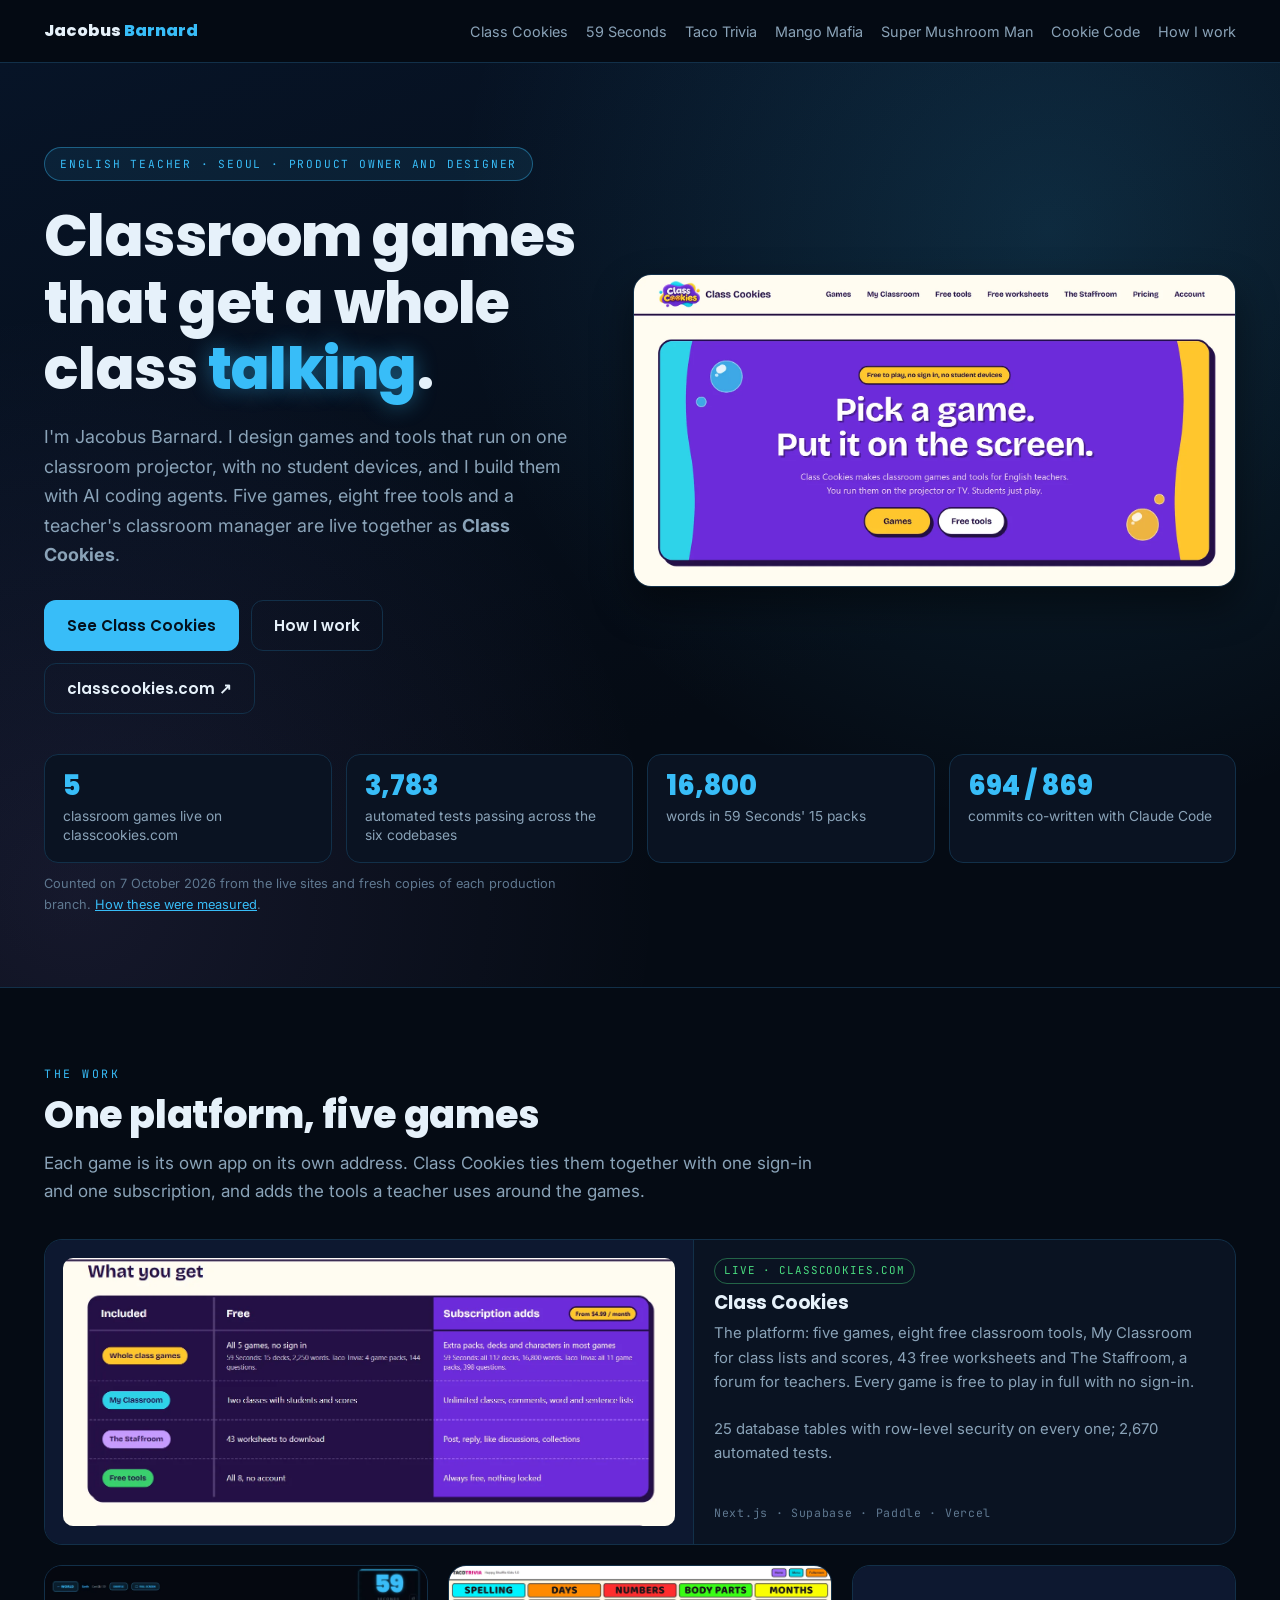
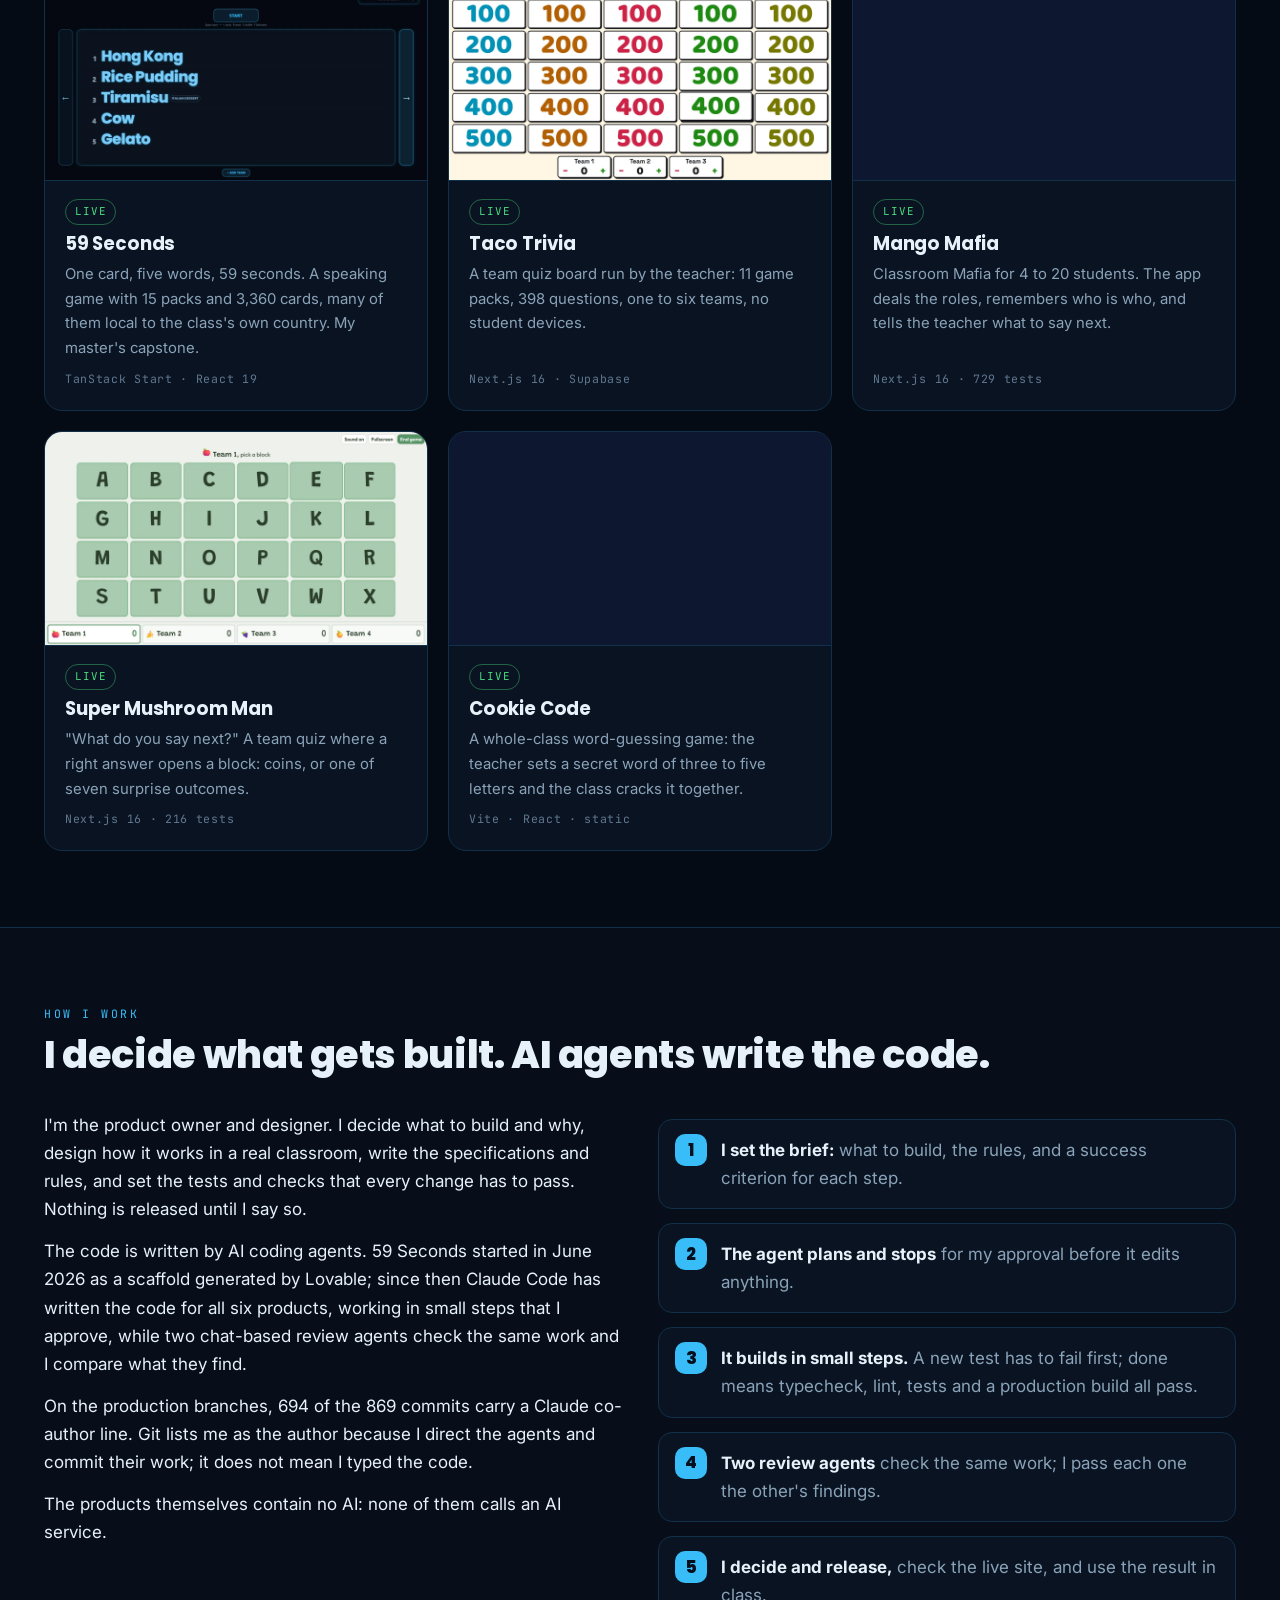
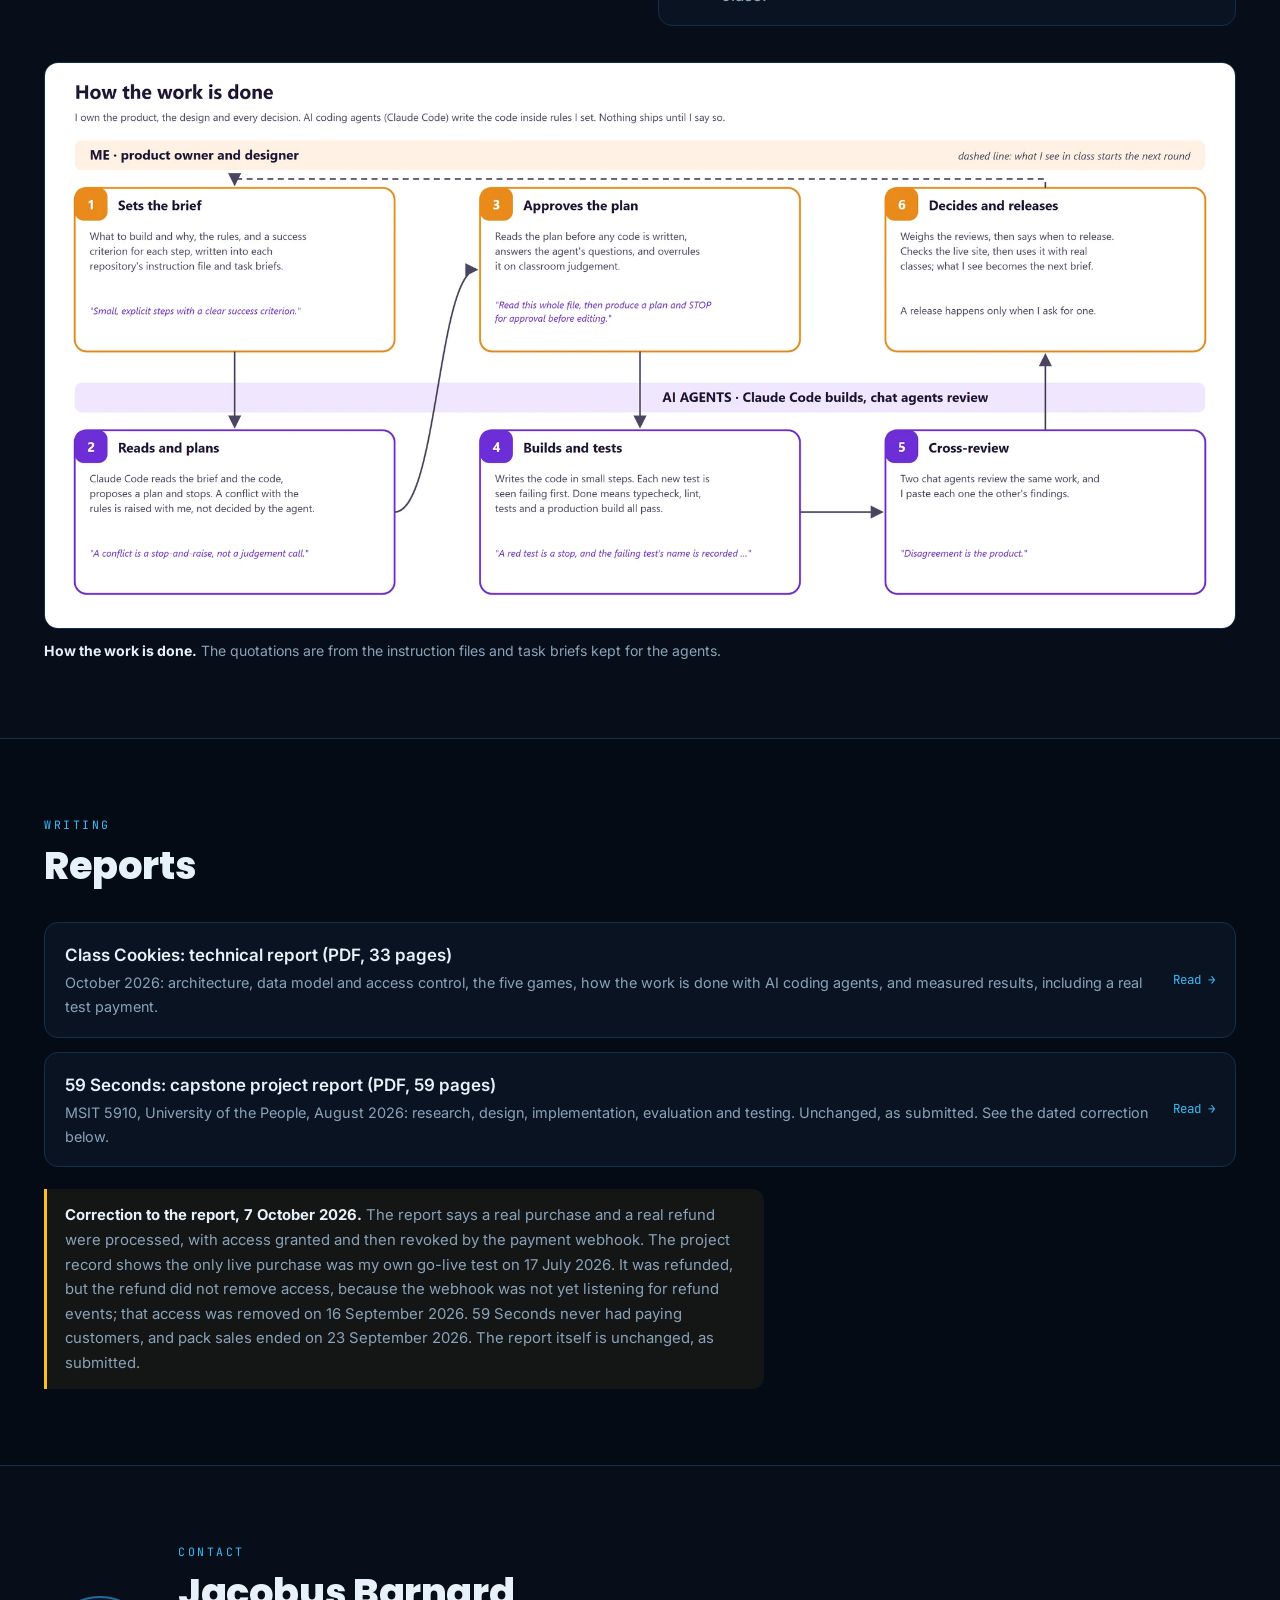
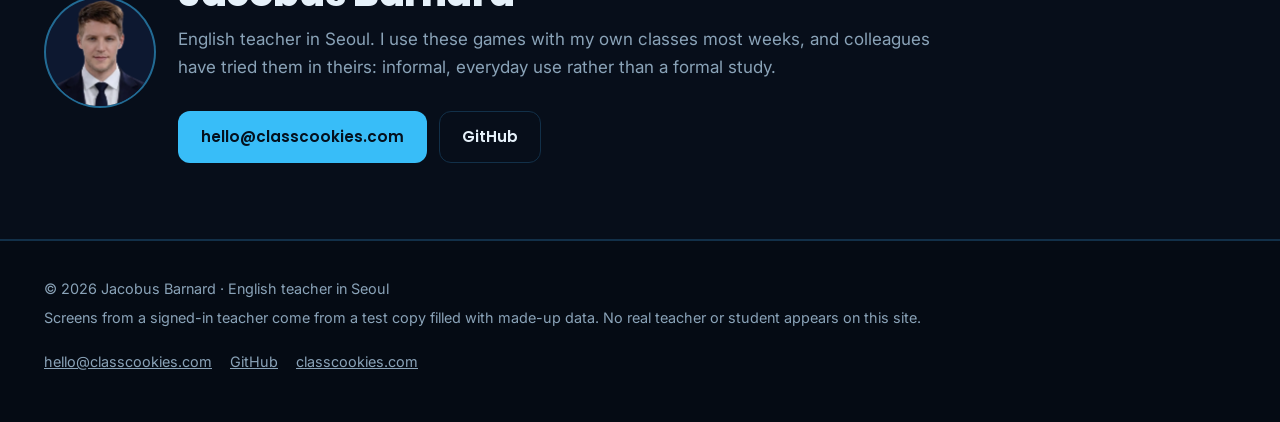
==== index.html @ 12c6a4e9 "Publish the Class Cookies technical report Adds /class-cookies-report.pdf (33 pages, October 2026), " ====
<!doctype html>
<html lang="en" class="no-js">
<head>
<meta charset="utf-8">
<meta name="viewport" content="width=device-width, initial-scale=1">
<title>Jacobus Barnard | Classroom games and Class Cookies</title>
<meta name="description" content="English teacher in Seoul. I design classroom games and tools that run on one projector with no student devices, and build them with AI coding agents. Live together as Class Cookies.">
<link rel="canonical" href="https://jarfis-ai.github.io/">
<meta property="og:type" content="website">
<meta property="og:title" content="Jacobus Barnard: classroom games for one projector">
<meta property="og:description" content="English teacher in Seoul. I design classroom games and tools that run on one projector with no student devices, and build them with AI coding agents. Live together as Class Cookies.">
<meta property="og:url" content="https://jarfis-ai.github.io/">
<meta property="og:image" content="https://jarfis-ai.github.io/assets/og/home.png">
<meta property="og:image:width" content="1200">
<meta property="og:image:height" content="630">
<meta name="twitter:card" content="summary_large_image">
<meta name="theme-color" content="#050B14">
<link rel="icon" href="/favicon.svg" type="image/svg+xml">
<link rel="preconnect" href="https://fonts.googleapis.com">
<link rel="preconnect" href="https://fonts.gstatic.com" crossorigin>
<link href="https://fonts.googleapis.com/css2?family=Inter:wght@400;500;600&family=JetBrains+Mono:wght@500&family=Poppins:wght@600;700;800&display=swap" rel="stylesheet">
<link rel="stylesheet" href="/assets/site.css">
<script src="/assets/site.js" defer></script>
</head>
<body class="accent-cyan">
<a class="sr-only" href="#main">Skip to content</a>
<header class="nav">
  <div class="wrap">
    <a class="brand" href="/">Jacobus <span>Barnard</span></a>
    <nav aria-label="Main"><ul><li><a class="link" href="/class-cookies/">Class Cookies</a></li><li><a class="link" href="/59-seconds/">59 Seconds</a></li><li><a class="link" href="/taco-trivia/">Taco Trivia</a></li><li><a class="link" href="/mango-mafia/">Mango Mafia</a></li><li><a class="link" href="/super-mushroom-man/">Super Mushroom Man</a></li><li><a class="link" href="/cookie-code/">Cookie Code</a></li><li><a class="link" href="/#how">How I work</a></li></ul></nav>
  </div>
</header>
<main id="main">
<section class="hero hero-wide">
  <div class="wrap hero-grid hero-home">
    <div>
      <span class="pill">English teacher · Seoul · product owner and designer</span>
      <h1>Classroom games that get a whole class <span class="glow">talking</span>.</h1>
      <p class="lede">I'm Jacobus Barnard. I design games and tools that run on one classroom projector, with no student devices, and I build them with AI coding agents. Five games, eight free tools and a teacher's classroom manager are live together as <b>Class Cookies</b>.</p>
      <div class="btns">
        <a class="btn primary" href="/class-cookies/">See Class Cookies</a>
        <a class="btn" href="#how">How I work</a>
        <a class="btn" href="https://classcookies.com/" rel="noopener">classcookies.com ↗</a>
      </div>
    </div>
    <div class="hero-shot"><img src="/assets/img/class-cookies/home.webp" width="1600" height="827" fetchpriority="high" alt="The Class Cookies home page: 'Pick a game. Put it on the screen.' with Games and Free tools buttons."></div>
  </div>
  <div class="wrap">
    <div class="facts">
      <div class="fact"><b>5</b><span>classroom games live on classcookies.com</span></div>
      <div class="fact"><b>3,783</b><span>automated tests passing across the six codebases</span></div>
      <div class="fact"><b>16,800</b><span>words in 59 Seconds' 15 packs</span></div>
      <div class="fact"><b>694 / 869</b><span>commits co-written with Claude Code</span></div>
    </div>
    <p class="asof">Counted on 7 October 2026 from the live sites and fresh copies of each production branch. <a href="/class-cookies/#quality">How these were measured</a>.</p>
  </div>
</section>

<section id="work">
  <div class="wrap">
    <div class="head reveal">
      <span class="label">The work</span>
      <h2>One platform, five games</h2>
      <p>Each game is its own app on its own address. Class Cookies ties them together with one sign-in and one subscription, and adds the tools a teacher uses around the games.</p>
    </div>
    <div class="projects">
      <a class="project featured reveal" href="/class-cookies/">
        <div class="shot"><img src="/assets/img/class-cookies/what-you-get.webp" width="1366" height="599" loading="lazy" decoding="async" alt="The Class Cookies 'What you get' table: what is free and what a subscription adds."></div>
        <div class="body">
          <span class="tag live">Live · classcookies.com</span>
          <h3>Class Cookies</h3>
          <p>The platform: five games, eight free classroom tools, My Classroom for class lists and scores, 43 free worksheets and The Staffroom, a forum for teachers. Every game is free to play in full with no sign-in.</p>
          <p>25 database tables with row-level security on every one; 2,670 automated tests.</p>
          <span class="meta">Next.js · Supabase · Paddle · Vercel</span>
        </div>
      </a>
      <a class="project reveal accent-cyan" href="/59-seconds/">
        <div class="shot"><img src="/assets/img/59-seconds/play.webp" width="1600" height="900" loading="lazy" decoding="async" alt="A 59 Seconds card with five words and a 59-second timer."></div>
        <div class="body">
          <span class="tag live">Live</span>
          <h3>59 Seconds</h3>
          <p>One card, five words, 59 seconds. A speaking game with 15 packs and 3,360 cards, many of them local to the class's own country. My master's capstone.</p>
          <span class="meta">TanStack Start · React 19</span>
        </div>
      </a>
      <a class="project reveal accent-red" href="/taco-trivia/">
        <div class="shot"><img src="/assets/img/taco-trivia/board.webp" width="1600" height="900" loading="lazy" decoding="async" alt="A Taco Trivia board with five categories of 100 to 500 points and three team scores."></div>
        <div class="body">
          <span class="tag live">Live</span>
          <h3>Taco Trivia</h3>
          <p>A team quiz board run by the teacher: 11 game packs, 398 questions, one to six teams, no student devices.</p>
          <span class="meta">Next.js 16 · Supabase</span>
        </div>
      </a>
      <a class="project reveal accent-amber" href="/mango-mafia/">
        <div class="shot"><img src="/assets/img/mango-mafia/night.webp" width="1600" height="900" loading="lazy" decoding="async" alt="Mango Mafia at night: the prompt for the Mafia above eight player cards."></div>
        <div class="body">
          <span class="tag live">Live</span>
          <h3>Mango Mafia</h3>
          <p>Classroom Mafia for 4 to 20 students. The app deals the roles, remembers who is who, and tells the teacher what to say next.</p>
          <span class="meta">Next.js 16 · 729 tests</span>
        </div>
      </a>
      <a class="project reveal accent-green" href="/super-mushroom-man/">
        <div class="shot"><img src="/assets/img/super-mushroom-man/board.webp" width="1600" height="900" loading="lazy" decoding="async" alt="The Super Mushroom Man board: 24 lettered blocks and four team scores."></div>
        <div class="body">
          <span class="tag live">Live</span>
          <h3>Super Mushroom Man</h3>
          <p>"What do you say next?" A team quiz where a right answer opens a block: coins, or one of seven surprise outcomes.</p>
          <span class="meta">Next.js 16 · 216 tests</span>
        </div>
      </a>
      <a class="project reveal accent-lilac" href="/cookie-code/">
        <div class="shot"><img src="/assets/img/cookie-code/win.webp" width="1600" height="900" loading="lazy" decoding="async" alt="Cookie Code's result card: 'Code cracked!' with the word PLANT."></div>
        <div class="body">
          <span class="tag live">Live</span>
          <h3>Cookie Code</h3>
          <p>A whole-class word-guessing game: the teacher sets a secret word of three to five letters and the class cracks it together.</p>
          <span class="meta">Vite · React · static</span>
        </div>
      </a>
    </div>
  </div>
</section>

<section id="how" class="alt">
  <div class="wrap">
    <div class="head reveal">
      <span class="label">How I work</span>
      <h2>I decide what gets built. AI agents write the code.</h2>
    </div>
    <div class="cols">
      <div class="reveal">
        <p>I'm the product owner and designer. I decide what to build and why, design how it works in a real classroom, write the specifications and rules, and set the tests and checks that every change has to pass. Nothing is released until I say so.</p>
        <p>The code is written by AI coding agents. 59 Seconds started in June 2026 as a scaffold generated by Lovable; since then Claude Code has written the code for all six products, working in small steps that I approve, while two chat-based review agents check the same work and I compare what they find.</p>
        <p>On the production branches, 694 of the 869 commits carry a Claude co-author line. Git lists me as the author because I direct the agents and commit their work; it does not mean I typed the code.</p>
        <p>The products themselves contain no AI: none of them calls an AI service.</p>
      </div>
      <ol class="steps reveal">
        <li><b>I set the brief:</b> what to build, the rules, and a success criterion for each step.</li>
        <li><b>The agent plans and stops</b> for my approval before it edits anything.</li>
        <li><b>It builds in small steps.</b> A new test has to fail first; done means typecheck, lint, tests and a production build all pass.</li>
        <li><b>Two review agents</b> check the same work; I pass each one the other's findings.</li>
        <li><b>I decide and release,</b> check the live site, and use the result in class.</li>
      </ol>
    </div>
    <figure class="reveal" style="margin-top:36px">
      <img src="/assets/img/diagrams/workflow.webp" width="2000" height="950" loading="lazy" decoding="async" alt="Diagram of the workflow: I set the brief, the agent reads and plans, I approve the plan, the agent builds and tests, two chat agents cross-review, and I decide and release.">
      <figcaption><b>How the work is done.</b> The quotations are from the instruction files and task briefs kept for the agents.</figcaption>
    </figure>
  </div>
</section>

<section id="reports">
  <div class="wrap">
    <div class="head reveal">
      <span class="label">Writing</span>
      <h2>Reports</h2>
    </div>
    <div class="docs reveal">
      <a class="doc" href="/class-cookies-report.pdf">
        <div><div class="t">Class Cookies: technical report (PDF, 33 pages)</div><div class="d">October 2026: architecture, data model and access control, the five games, how the work is done with AI coding agents, and measured results, including a real test payment.</div></div>
        <span class="go">Read →</span>
      </a>
      <a class="doc" href="/report.pdf">
        <div><div class="t">59 Seconds: capstone project report (PDF, 59 pages)</div><div class="d">MSIT 5910, University of the People, August 2026: research, design, implementation, evaluation and testing. Unchanged, as submitted. See the dated correction below.</div></div>
        <span class="go">Read →</span>
      </a>
    </div>
    <p class="note reveal"><b>Correction to the report, 7 October 2026.</b> The report says a real purchase and a real refund were processed, with access granted and then revoked by the payment webhook. The project record shows the only live purchase was my own go-live test on 17 July 2026. It was refunded, but the refund did not remove access, because the webhook was not yet listening for refund events; that access was removed on 16 September 2026. 59 Seconds never had paying customers, and pack sales ended on 23 September 2026. The report itself is unchanged, as submitted.</p>
  </div>
</section>

<section id="contact" class="alt">
  <div class="wrap">
    <div class="profile reveal">
      <img src="/assets/img/profile/headshot.webp" width="571" height="437" loading="lazy" decoding="async" alt="Jacobus Barnard">
      <div>
        <span class="label">Contact</span>
        <h2>Jacobus Barnard</h2>
        <p class="muted" style="margin-top:10px">English teacher in Seoul. I use these games with my own classes most weeks, and colleagues have tried them in theirs: informal, everyday use rather than a formal study.</p>
        <div class="btns">
          <a class="btn primary" href="mailto:hello@classcookies.com">hello@classcookies.com</a>
          <a class="btn" href="https://github.com/JarFis-ai" rel="noopener">GitHub</a>
        </div>
      </div>
    </div>
  </div>
</section>
</main>
<footer>
  <div class="wrap">
    <div>
      <div>&copy; 2026 Jacobus Barnard &middot; English teacher in Seoul</div>
      <div class="small" style="margin-top:6px">Screens from a signed-in teacher come from a test copy filled with made-up data. No real teacher or student appears on this site.</div>
    </div>
    <div class="links">
      <a href="mailto:hello@classcookies.com">hello@classcookies.com</a>
      <a href="https://github.com/JarFis-ai" rel="noopener">GitHub</a>
      <a href="https://classcookies.com/" rel="noopener">classcookies.com</a>
    </div>
  </div>
</footer>
</body>
</html>
---- assets/site.css ----
/* Jacobus Barnard portfolio: one stylesheet for every page.
   The look carries over from the original 59 Seconds case study (August 2026): dark navy, a glowing
   accent, Poppins headings, Inter body, JetBrains Mono labels. Each page sets --accent. */
:root{
  --bg:#050B14; --alt:#070E1A; --card:#0A1322; --card2:#0D1830; --line:#123049;
  --ink:#E6F1FA; --muted:#8AA3B8; --dim:#5F7890;
  --cyan:#38BDF8; --purple:#A78BFA; --green:#4ADE80; --pink:#F472B6; --amber:#FBBF24; --red:#FB7185; --lilac:#C4B5FD;
  --accent:var(--cyan);
  --radius:18px;
  --wrap:1100px;
  --shadow:0 18px 40px rgba(0,0,0,.45);
}
.accent-purple{--accent:var(--purple)} .accent-cyan{--accent:var(--cyan)} .accent-red{--accent:var(--red)}
.accent-amber{--accent:var(--amber)} .accent-green{--accent:var(--green)} .accent-lilac{--accent:var(--lilac)}

*{box-sizing:border-box;margin:0;padding:0}
html{scroll-behavior:smooth;-webkit-text-size-adjust:100%}
body{background:var(--bg);color:var(--ink);font-family:Inter,system-ui,-apple-system,"Segoe UI",sans-serif;
  font-size:17px;line-height:1.65;overflow-x:hidden}
img{max-width:100%;height:auto;display:block}
a{color:var(--accent)}
a:focus-visible,button:focus-visible{outline:3px solid var(--accent);outline-offset:3px;border-radius:6px}
p{max-width:70ch}
p+p{margin-top:14px}
.wrap{max-width:var(--wrap);margin:0 auto;padding:0 24px}
@media(max-width:600px){.wrap{padding:0 16px}}
.sr-only{position:absolute;width:1px;height:1px;overflow:hidden;clip:rect(0 0 0 0);white-space:nowrap}

h1,h2,h3{font-family:Poppins,Inter,sans-serif;line-height:1.15;letter-spacing:-.01em}
h1{font-size:clamp(2.1rem,5.4vw,3.6rem);font-weight:800}
h2{font-size:clamp(1.6rem,3.6vw,2.4rem);font-weight:800}
h3{font-size:1.15rem;font-weight:700}
.glow{color:var(--accent);text-shadow:0 0 22px color-mix(in srgb,var(--accent) 45%,transparent)}
.label{font-family:"JetBrains Mono",ui-monospace,monospace;font-size:.72rem;letter-spacing:.22em;
  text-transform:uppercase;color:var(--accent);margin-bottom:10px;display:block}
.muted{color:var(--muted)}
.small{font-size:.9rem}

/* nav */
.nav{position:sticky;top:0;z-index:50;background:rgba(5,11,20,.86);backdrop-filter:blur(12px);
  border-bottom:1px solid var(--line)}
.nav .wrap{display:flex;align-items:center;justify-content:space-between;gap:16px;min-height:62px;flex-wrap:wrap}
.brand{font-family:Poppins,sans-serif;font-weight:800;font-size:1.02rem;color:var(--ink);text-decoration:none;white-space:nowrap}
.brand span{color:var(--cyan)}
.nav ul{list-style:none;display:flex;flex-wrap:wrap;gap:4px 18px}
.nav a.link{color:var(--muted);text-decoration:none;font-size:.9rem;white-space:nowrap}
.nav a.link:hover,.nav a.link[aria-current="page"]{color:var(--ink)}
@media(max-width:760px){.nav .wrap{padding-top:10px;padding-bottom:10px}.nav ul{gap:2px 14px}.nav a.link{font-size:.84rem}}

/* hero */
.hero{position:relative;overflow:hidden;padding:84px 0 72px;border-bottom:1px solid var(--line);
  background:radial-gradient(circle at 82% 18%,color-mix(in srgb,var(--accent) 16%,transparent),transparent 46%),
             radial-gradient(circle at 6% 90%,rgba(167,139,250,.10),transparent 40%),
             linear-gradient(160deg,#071427,#050B14 65%)}
.hero p.lede{margin-top:20px;color:var(--muted);font-size:1.12rem;max-width:62ch}
.pill{display:inline-block;font-family:"JetBrains Mono",monospace;font-size:.7rem;letter-spacing:.16em;text-transform:uppercase;
  color:var(--accent);border:1px solid color-mix(in srgb,var(--accent) 40%,transparent);
  background:color-mix(in srgb,var(--accent) 9%,transparent);border-radius:999px;padding:7px 15px;margin-bottom:22px}
.hero-grid{display:grid;grid-template-columns:1.15fr .85fr;gap:48px;align-items:center}
@media(max-width:900px){.hero-grid{grid-template-columns:1fr;gap:32px}}
.hero-shot{border-radius:var(--radius);border:1px solid var(--line);box-shadow:var(--shadow);overflow:hidden;background:var(--card)}

.btns{display:flex;gap:12px;flex-wrap:wrap;margin-top:30px}
.btn{display:inline-flex;align-items:center;gap:8px;font-family:Poppins,sans-serif;font-weight:600;font-size:.95rem;
  text-decoration:none;border-radius:12px;padding:12px 22px;border:1px solid var(--line);color:var(--ink);transition:transform .18s ease,border-color .18s ease}
.btn:hover{transform:translateY(-2px);border-color:var(--accent)}
.btn.primary{background:var(--accent);color:#04101d;border-color:transparent}

/* facts strip */
.facts{display:grid;grid-template-columns:repeat(4,1fr);gap:14px;margin-top:40px}
@media(max-width:820px){.facts{grid-template-columns:repeat(2,1fr)}}
.fact{background:var(--card);border:1px solid var(--line);border-radius:14px;padding:16px 18px}
.fact b{display:block;font-family:Poppins,sans-serif;font-size:1.7rem;font-weight:800;color:var(--accent);line-height:1.1}
.fact span{display:block;color:var(--muted);font-size:.86rem;margin-top:6px;line-height:1.4}
.asof{margin-top:10px;font-size:.8rem;color:var(--dim)}

/* sections */
section{padding:76px 0}
section.alt{background:var(--alt);border-top:1px solid var(--line);border-bottom:1px solid var(--line)}
.head{margin-bottom:34px}
.head p{margin-top:12px;color:var(--muted)}
.cols{display:grid;grid-template-columns:1fr 1fr;gap:36px}
.cols-3{display:grid;grid-template-columns:repeat(3,1fr);gap:20px}
@media(max-width:900px){.cols,.cols-3{grid-template-columns:1fr;gap:24px}}
.card{background:var(--card);border:1px solid var(--line);border-radius:var(--radius);padding:24px}
.card h3{margin-bottom:8px}
.card p{color:var(--muted);font-size:.96rem}
ul.ticks{list-style:none;margin-top:12px}
ul.ticks li{position:relative;padding-left:24px;color:var(--muted);font-size:.96rem}
ul.ticks li+li{margin-top:8px}
ul.ticks li::before{content:"";position:absolute;left:4px;top:.62em;width:8px;height:8px;border-radius:50%;background:var(--accent)}

/* project cards */
.projects{display:grid;grid-template-columns:repeat(3,1fr);gap:20px}
@media(max-width:980px){.projects{grid-template-columns:repeat(2,1fr)}}
@media(max-width:620px){.projects{grid-template-columns:1fr}}
.project{display:flex;flex-direction:column;background:var(--card);border:1px solid var(--line);border-radius:var(--radius);
  overflow:hidden;text-decoration:none;color:var(--ink);transition:transform .18s ease,border-color .18s ease}
.project:hover{transform:translateY(-3px);border-color:var(--accent)}
.project .shot{aspect-ratio:16/9;background:var(--card2);overflow:hidden;border-bottom:1px solid var(--line)}
.project .shot img{width:100%;height:100%;object-fit:cover;object-position:top}
.project .body{padding:18px 20px 22px;display:flex;flex-direction:column;gap:8px;flex:1}
.project .body p{color:var(--muted);font-size:.93rem}
.project .meta{margin-top:auto;font-family:"JetBrains Mono",monospace;font-size:.72rem;letter-spacing:.06em;color:var(--dim)}
.project.featured{grid-column:1/-1;display:grid;grid-template-columns:1.2fr 1fr}
.project.featured .shot{aspect-ratio:auto;border-bottom:0;border-right:1px solid var(--line)}
@media(max-width:820px){.project.featured{grid-template-columns:1fr}.project.featured .shot{border-right:0;border-bottom:1px solid var(--line);aspect-ratio:16/9}}
.tag{display:inline-block;font-family:"JetBrains Mono",monospace;font-size:.68rem;letter-spacing:.08em;text-transform:uppercase;
  padding:3px 9px;border-radius:999px;border:1px solid var(--line);color:var(--muted)}
.tag.live{color:var(--green);border-color:rgba(74,222,128,.4)}

/* figures and galleries */
figure{margin:0}
figure img{border-radius:14px;border:1px solid var(--line);background:#fff}
figure.shot img{background:var(--card)}
figcaption{margin-top:10px;color:var(--muted);font-size:.88rem;max-width:80ch}
figcaption b{color:var(--ink)}
.gallery{display:grid;grid-template-columns:repeat(2,1fr);gap:26px}
.gallery.three{grid-template-columns:repeat(3,1fr)}
@media(max-width:820px){.gallery,.gallery.three{grid-template-columns:1fr}}
.wide{margin-top:8px}

/* stack chips */
.chips{display:flex;flex-wrap:wrap;gap:8px;margin-top:16px}
.chips span{font-family:"JetBrains Mono",monospace;font-size:.74rem;padding:5px 11px;border-radius:999px;background:var(--card2);border:1px solid var(--line);color:var(--muted)}

/* tables */
.table{width:100%;border-collapse:collapse;font-size:.92rem;margin-top:8px}
.table th,.table td{text-align:left;padding:10px 12px;border-bottom:1px solid var(--line);vertical-align:top}
.table th{font-family:"JetBrains Mono",monospace;font-size:.72rem;letter-spacing:.12em;text-transform:uppercase;color:var(--muted);font-weight:500}
.table td.num{font-variant-numeric:tabular-nums;white-space:nowrap}
.scroll{overflow-x:auto;-webkit-overflow-scrolling:touch}

/* notes and quotes */
.note{border-left:3px solid var(--amber);background:rgba(251,191,36,.06);border-radius:0 12px 12px 0;padding:14px 18px;color:var(--muted);font-size:.93rem;margin-top:22px;max-width:80ch}
.note b{color:var(--ink)}
blockquote{border-left:3px solid var(--accent);padding:4px 0 4px 18px;color:var(--ink);font-style:italic;margin-top:14px}

/* steps */
.steps{counter-reset:s;list-style:none;display:grid;gap:14px;margin-top:8px}
.steps li{counter-increment:s;position:relative;padding:16px 18px 16px 62px;background:var(--card);border:1px solid var(--line);border-radius:14px;color:var(--muted)}
.steps li b{color:var(--ink)}
.steps li::before{content:counter(s);position:absolute;left:16px;top:14px;width:32px;height:32px;border-radius:10px;
  display:grid;place-items:center;font-family:Poppins,sans-serif;font-weight:800;color:#04101d;background:var(--accent)}

/* documents list */
.docs{display:grid;gap:14px}
.doc{display:flex;justify-content:space-between;align-items:center;gap:18px;background:var(--card);border:1px solid var(--line);
  border-radius:14px;padding:18px 20px;text-decoration:none;color:var(--ink)}
.doc:hover{border-color:var(--accent)}
.doc .t{font-weight:600}
.doc .d{color:var(--muted);font-size:.9rem;margin-top:2px}
.doc .go{font-family:"JetBrains Mono",monospace;font-size:.78rem;color:var(--accent);white-space:nowrap}

/* profile */
.profile{display:grid;grid-template-columns:auto 1fr;gap:22px;align-items:center}
.profile img{width:112px;height:112px;border-radius:50%;object-fit:cover;border:2px solid color-mix(in srgb,var(--accent) 50%,transparent);background:var(--card2)}
@media(max-width:520px){.profile{grid-template-columns:1fr}}

footer{border-top:1px solid var(--line);padding:36px 0 48px;color:var(--muted);font-size:.9rem}
footer .wrap{display:flex;justify-content:space-between;gap:20px;flex-wrap:wrap}
footer a{color:var(--muted)}
footer .links{display:flex;gap:18px;flex-wrap:wrap}

.reveal{opacity:0;transform:translateY(14px);transition:opacity .5s ease,transform .5s ease}
.reveal.in{opacity:1;transform:none}
@media(prefers-reduced-motion:reduce){html{scroll-behavior:auto}.reveal{opacity:1;transform:none;transition:none}.btn,.project{transition:none}}
.no-js .reveal{opacity:1;transform:none}

/* review fixes, 7 Oct: phone nav scrolls away; tags hug their text; featured shot shows the whole image */
@media(max-width:760px){.nav{position:static}}
.project .body .tag{align-self:flex-start}
.project.featured .shot{display:flex;align-items:center;justify-content:center;background:var(--card2);padding:18px}
.project.featured .shot img{width:100%;height:auto;object-fit:contain;border-radius:10px}

/* Home hero: a wider band so the Class Cookies screenshot can be large and uncropped beside the intro.
   Text and image stack (text first) below 1000 px. */
body:has(.hero-wide) .wrap{max-width:1240px} /* whole home page, so the nav and sections line up with the hero */
.hero-home{grid-template-columns:minmax(0,.95fr) minmax(0,1.05fr);gap:44px}
.hero-home .hero-shot img{width:100%;height:auto}
@media(max-width:1000px){.hero-home{grid-template-columns:1fr;gap:32px}.hero-home .hero-shot{max-width:720px}}
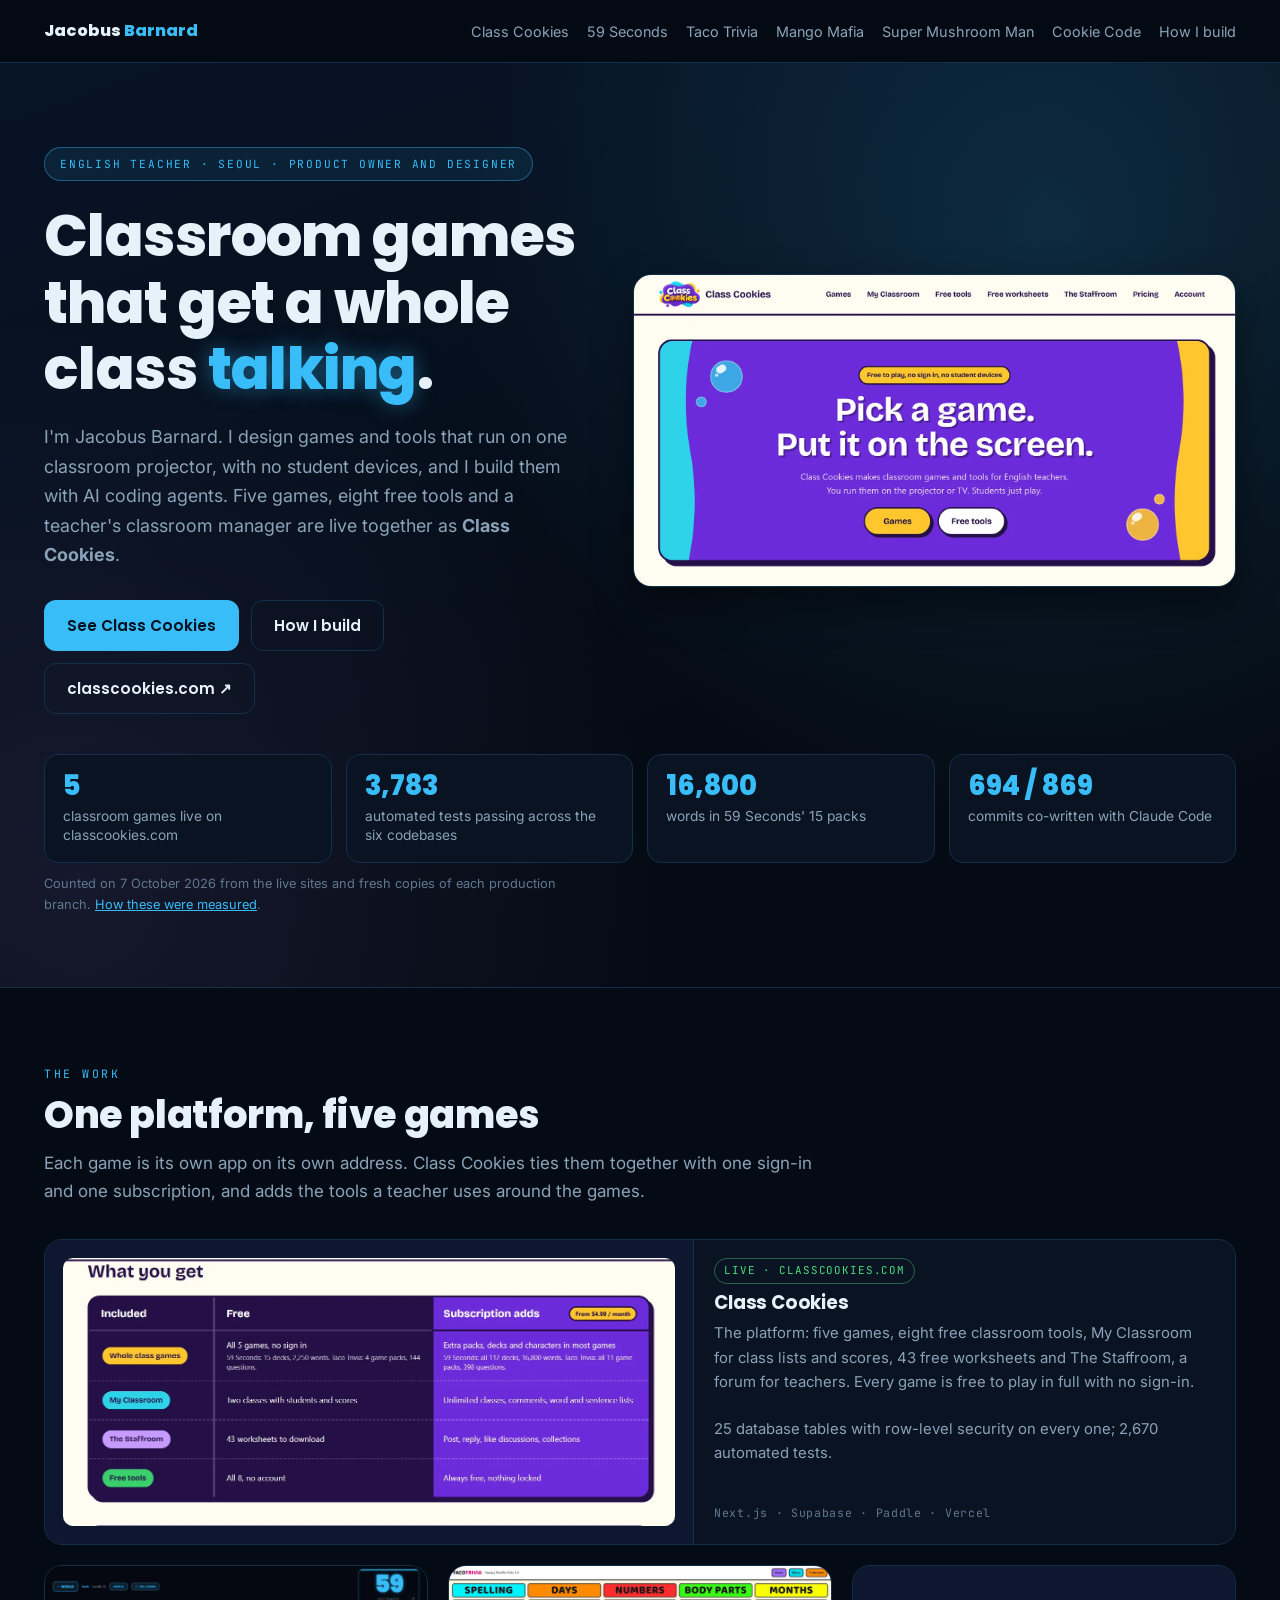
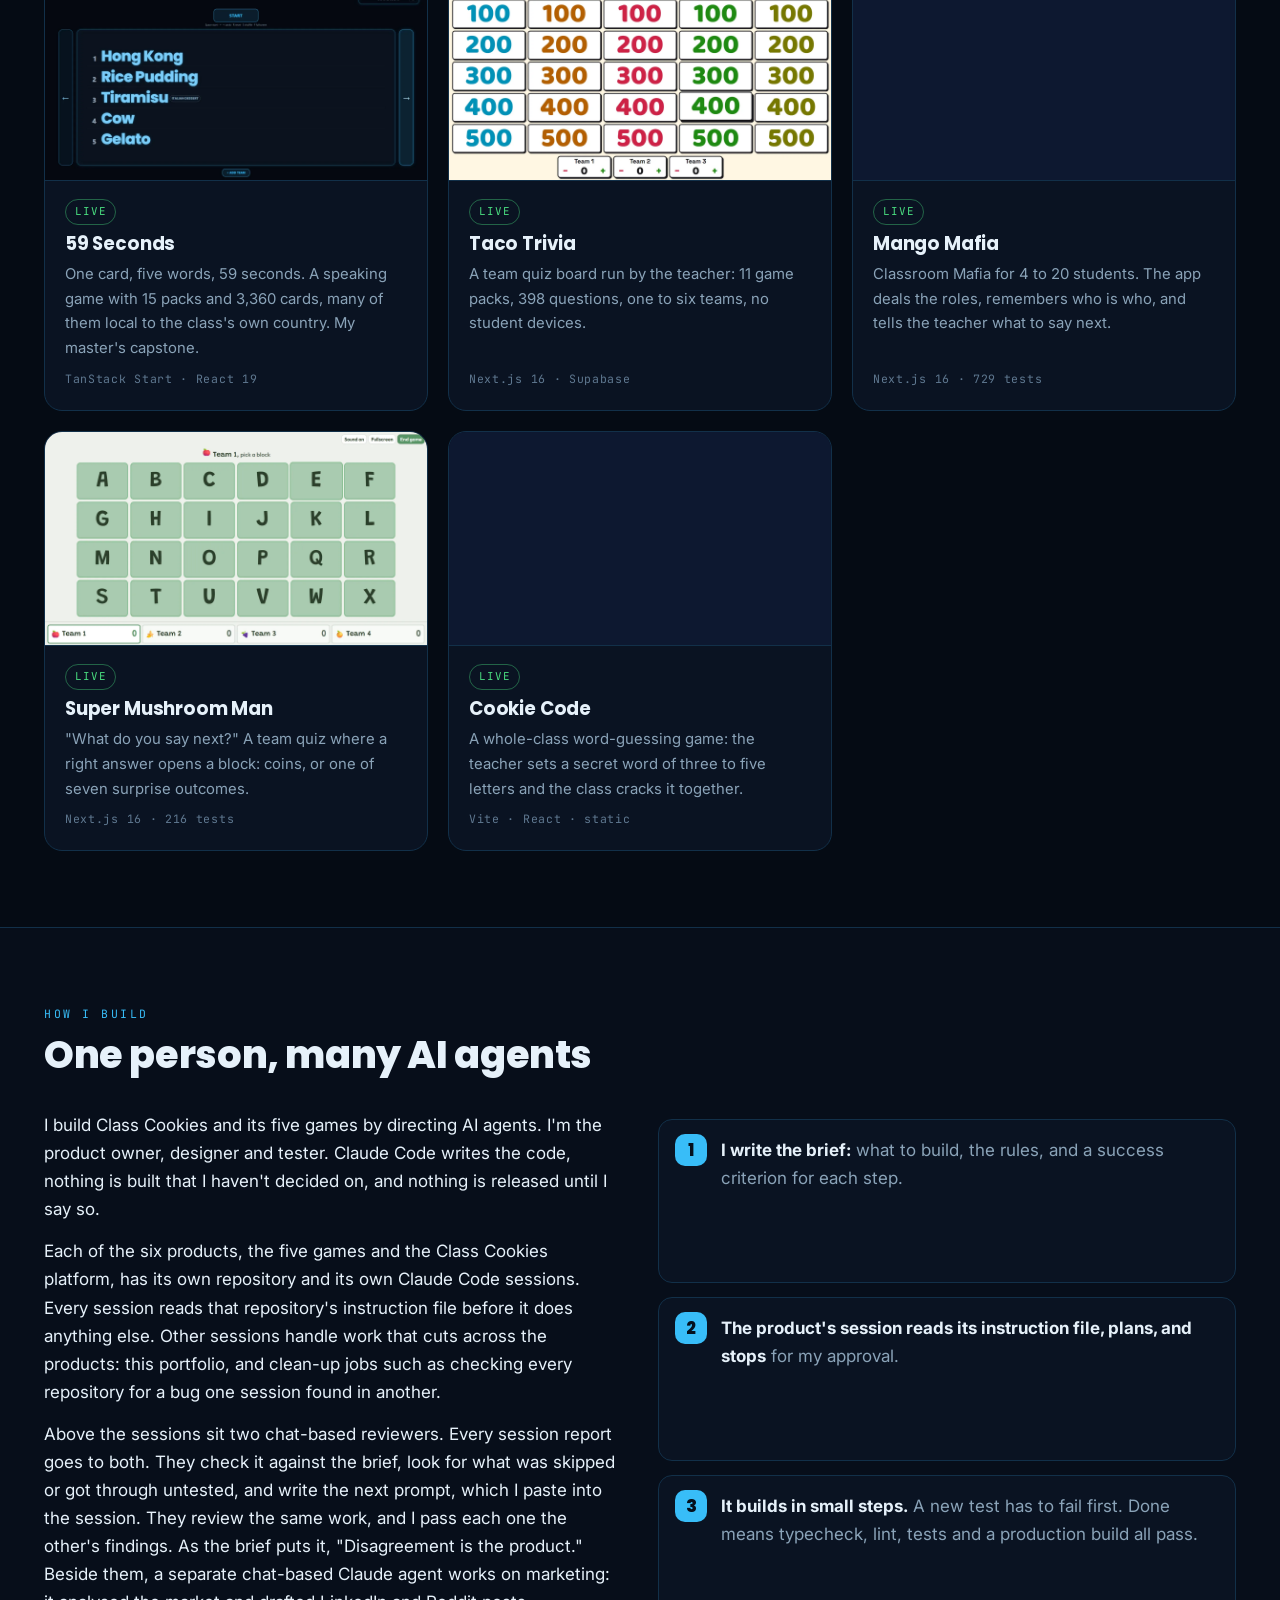
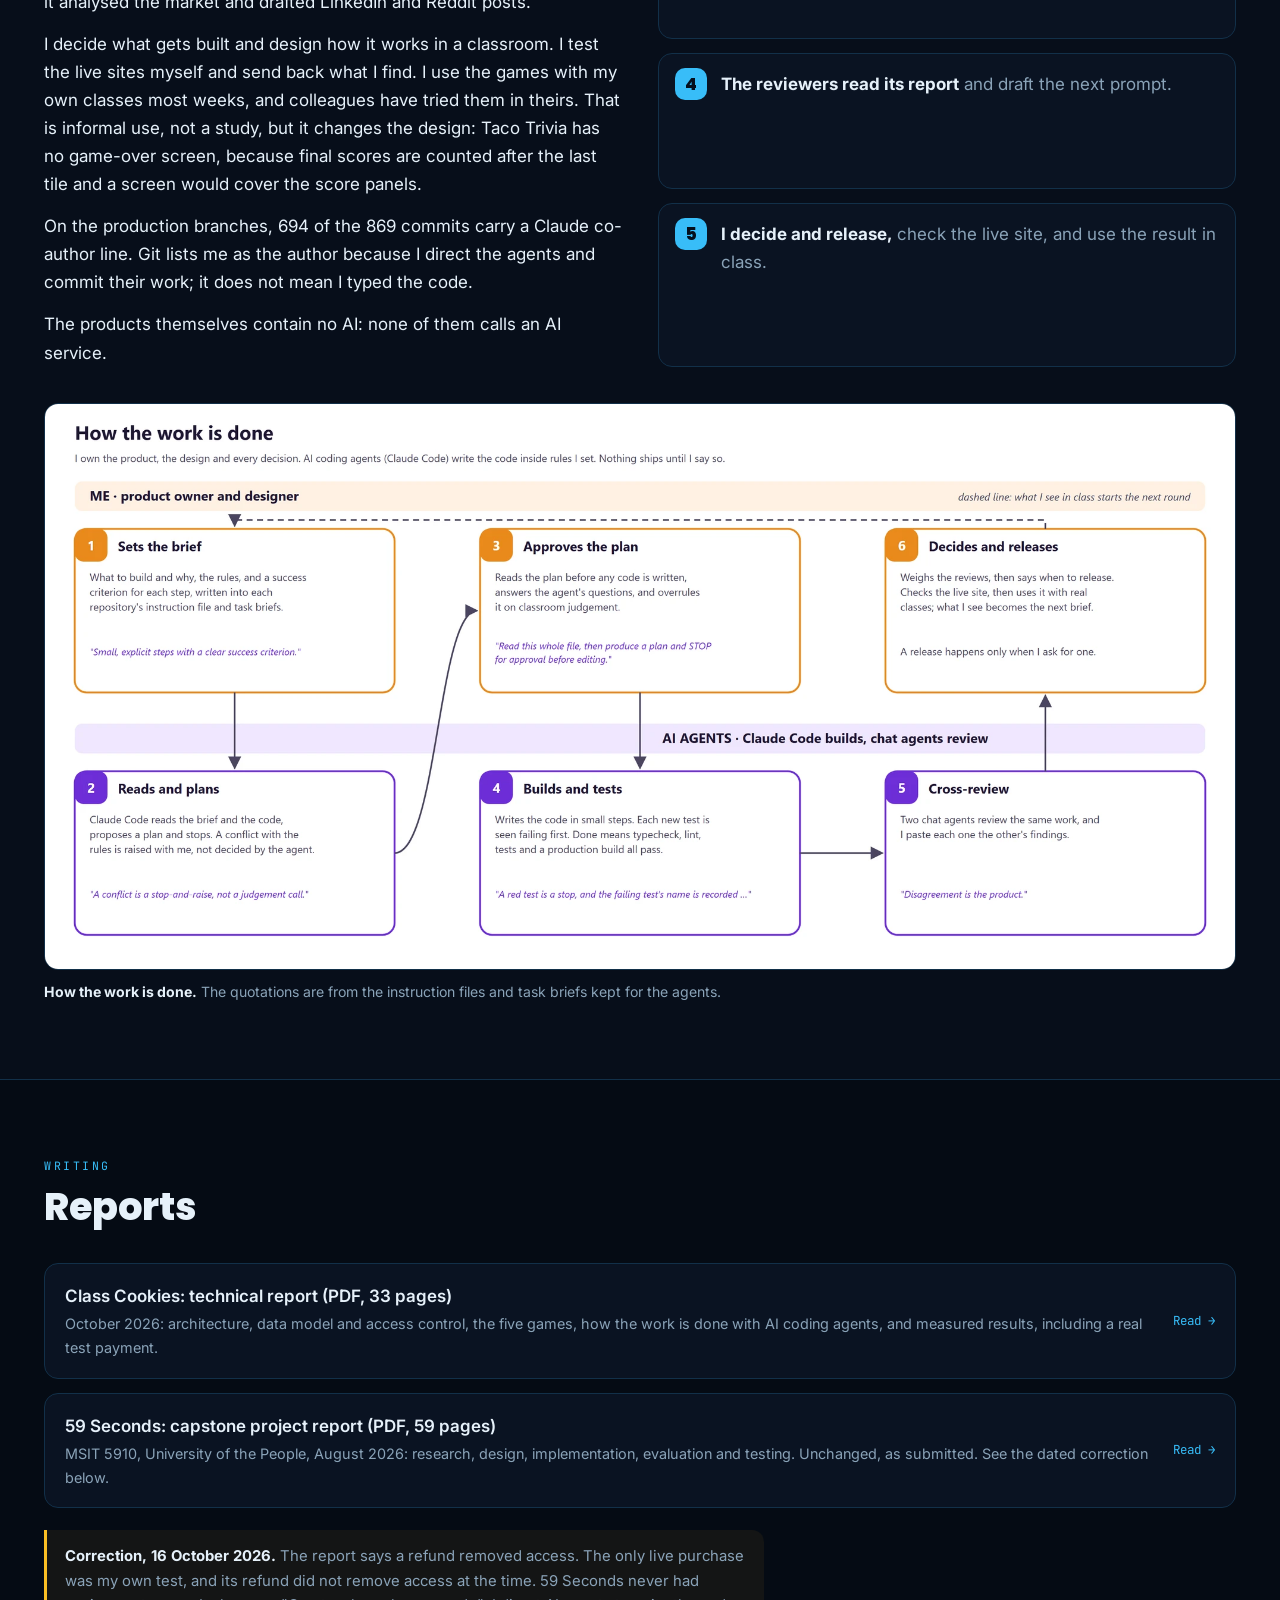
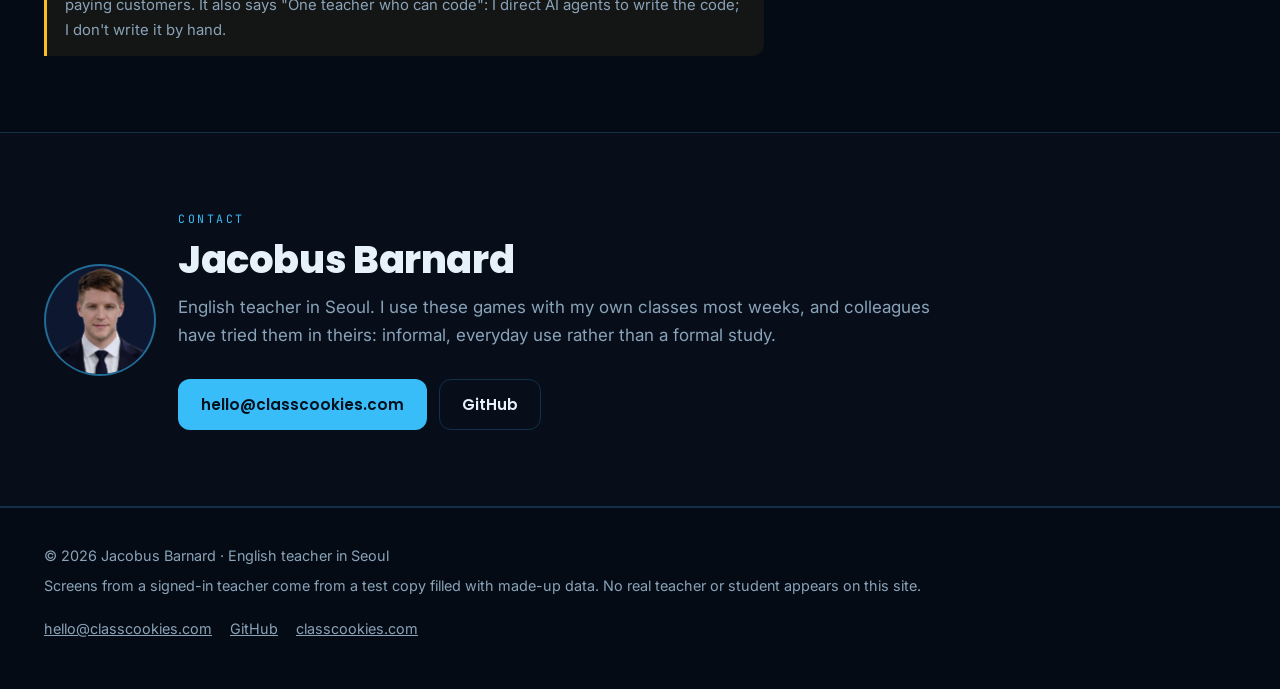
==== commit 7e3f9bcb: "How I build section; shorter dated report correction; Class Cookies LinkedIn link Co-Authored-By: Cl" ====
--- a/index.html
+++ b/index.html
@@ -27,7 +27,7 @@
 <header class="nav">
   <div class="wrap">
     <a class="brand" href="/">Jacobus <span>Barnard</span></a>
-    <nav aria-label="Main"><ul><li><a class="link" href="/class-cookies/">Class Cookies</a></li><li><a class="link" href="/59-seconds/">59 Seconds</a></li><li><a class="link" href="/taco-trivia/">Taco Trivia</a></li><li><a class="link" href="/mango-mafia/">Mango Mafia</a></li><li><a class="link" href="/super-mushroom-man/">Super Mushroom Man</a></li><li><a class="link" href="/cookie-code/">Cookie Code</a></li><li><a class="link" href="/#how">How I work</a></li></ul></nav>
+    <nav aria-label="Main"><ul><li><a class="link" href="/class-cookies/">Class Cookies</a></li><li><a class="link" href="/59-seconds/">59 Seconds</a></li><li><a class="link" href="/taco-trivia/">Taco Trivia</a></li><li><a class="link" href="/mango-mafia/">Mango Mafia</a></li><li><a class="link" href="/super-mushroom-man/">Super Mushroom Man</a></li><li><a class="link" href="/cookie-code/">Cookie Code</a></li><li><a class="link" href="/#how">How I build</a></li></ul></nav>
   </div>
 </header>
 <main id="main">
@@ -39,7 +39,7 @@
       <p class="lede">I'm Jacobus Barnard. I design games and tools that run on one classroom projector, with no student devices, and I build them with AI coding agents. Five games, eight free tools and a teacher's classroom manager are live together as <b>Class Cookies</b>.</p>
       <div class="btns">
         <a class="btn primary" href="/class-cookies/">See Class Cookies</a>
-        <a class="btn" href="#how">How I work</a>
+        <a class="btn" href="#how">How I build</a>
         <a class="btn" href="https://classcookies.com/" rel="noopener">classcookies.com ↗</a>
       </div>
     </div>
@@ -126,21 +126,23 @@
 <section id="how" class="alt">
   <div class="wrap">
     <div class="head reveal">
-      <span class="label">How I work</span>
-      <h2>I decide what gets built. AI agents write the code.</h2>
+      <span class="label">How I build</span>
+      <h2>One person, many AI agents</h2>
     </div>
     <div class="cols">
       <div class="reveal">
-        <p>I'm the product owner and designer. I decide what to build and why, design how it works in a real classroom, write the specifications and rules, and set the tests and checks that every change has to pass. Nothing is released until I say so.</p>
-        <p>The code is written by AI coding agents. 59 Seconds started in June 2026 as a scaffold generated by Lovable; since then Claude Code has written the code for all six products, working in small steps that I approve, while two chat-based review agents check the same work and I compare what they find.</p>
+        <p>I build Class Cookies and its five games by directing AI agents. I'm the product owner, designer and tester. Claude Code writes the code, nothing is built that I haven't decided on, and nothing is released until I say so.</p>
+        <p>Each of the six products, the five games and the Class Cookies platform, has its own repository and its own Claude Code sessions. Every session reads that repository's instruction file before it does anything else. Other sessions handle work that cuts across the products: this portfolio, and clean-up jobs such as checking every repository for a bug one session found in another.</p>
+        <p>Above the sessions sit two chat-based reviewers. Every session report goes to both. They check it against the brief, look for what was skipped or got through untested, and write the next prompt, which I paste into the session. They review the same work, and I pass each one the other's findings. As the brief puts it, "Disagreement is the product." Beside them, a separate chat-based Claude agent works on marketing: it analysed the market and drafted LinkedIn and Reddit posts.</p>
+        <p>I decide what gets built and design how it works in a classroom. I test the live sites myself and send back what I find. I use the games with my own classes most weeks, and colleagues have tried them in theirs. That is informal use, not a study, but it changes the design: Taco Trivia has no game-over screen, because final scores are counted after the last tile and a screen would cover the score panels.</p>
         <p>On the production branches, 694 of the 869 commits carry a Claude co-author line. Git lists me as the author because I direct the agents and commit their work; it does not mean I typed the code.</p>
         <p>The products themselves contain no AI: none of them calls an AI service.</p>
       </div>
       <ol class="steps reveal">
-        <li><b>I set the brief:</b> what to build, the rules, and a success criterion for each step.</li>
-        <li><b>The agent plans and stops</b> for my approval before it edits anything.</li>
-        <li><b>It builds in small steps.</b> A new test has to fail first; done means typecheck, lint, tests and a production build all pass.</li>
-        <li><b>Two review agents</b> check the same work; I pass each one the other's findings.</li>
+        <li><b>I write the brief:</b> what to build, the rules, and a success criterion for each step.</li>
+        <li><b>The product's session reads its instruction file, plans, and stops</b> for my approval.</li>
+        <li><b>It builds in small steps.</b> A new test has to fail first. Done means typecheck, lint, tests and a production build all pass.</li>
+        <li><b>The reviewers read its report</b> and draft the next prompt.</li>
         <li><b>I decide and release,</b> check the live site, and use the result in class.</li>
       </ol>
     </div>
@@ -167,7 +169,7 @@
         <span class="go">Read →</span>
       </a>
     </div>
-    <p class="note reveal"><b>Correction to the report, 7 October 2026.</b> The report says a real purchase and a real refund were processed, with access granted and then revoked by the payment webhook. The project record shows the only live purchase was my own go-live test on 17 July 2026. It was refunded, but the refund did not remove access, because the webhook was not yet listening for refund events; that access was removed on 16 September 2026. 59 Seconds never had paying customers, and pack sales ended on 23 September 2026. The report itself is unchanged, as submitted.</p>
+    <p class="note reveal"><b>Correction, 16 October 2026.</b> The report says a refund removed access. The only live purchase was my own test, and its refund did not remove access at the time. 59 Seconds never had paying customers. It also says "One teacher who can code": I direct AI agents to write the code; I don't write it by hand.</p>
   </div>
 </section>
 
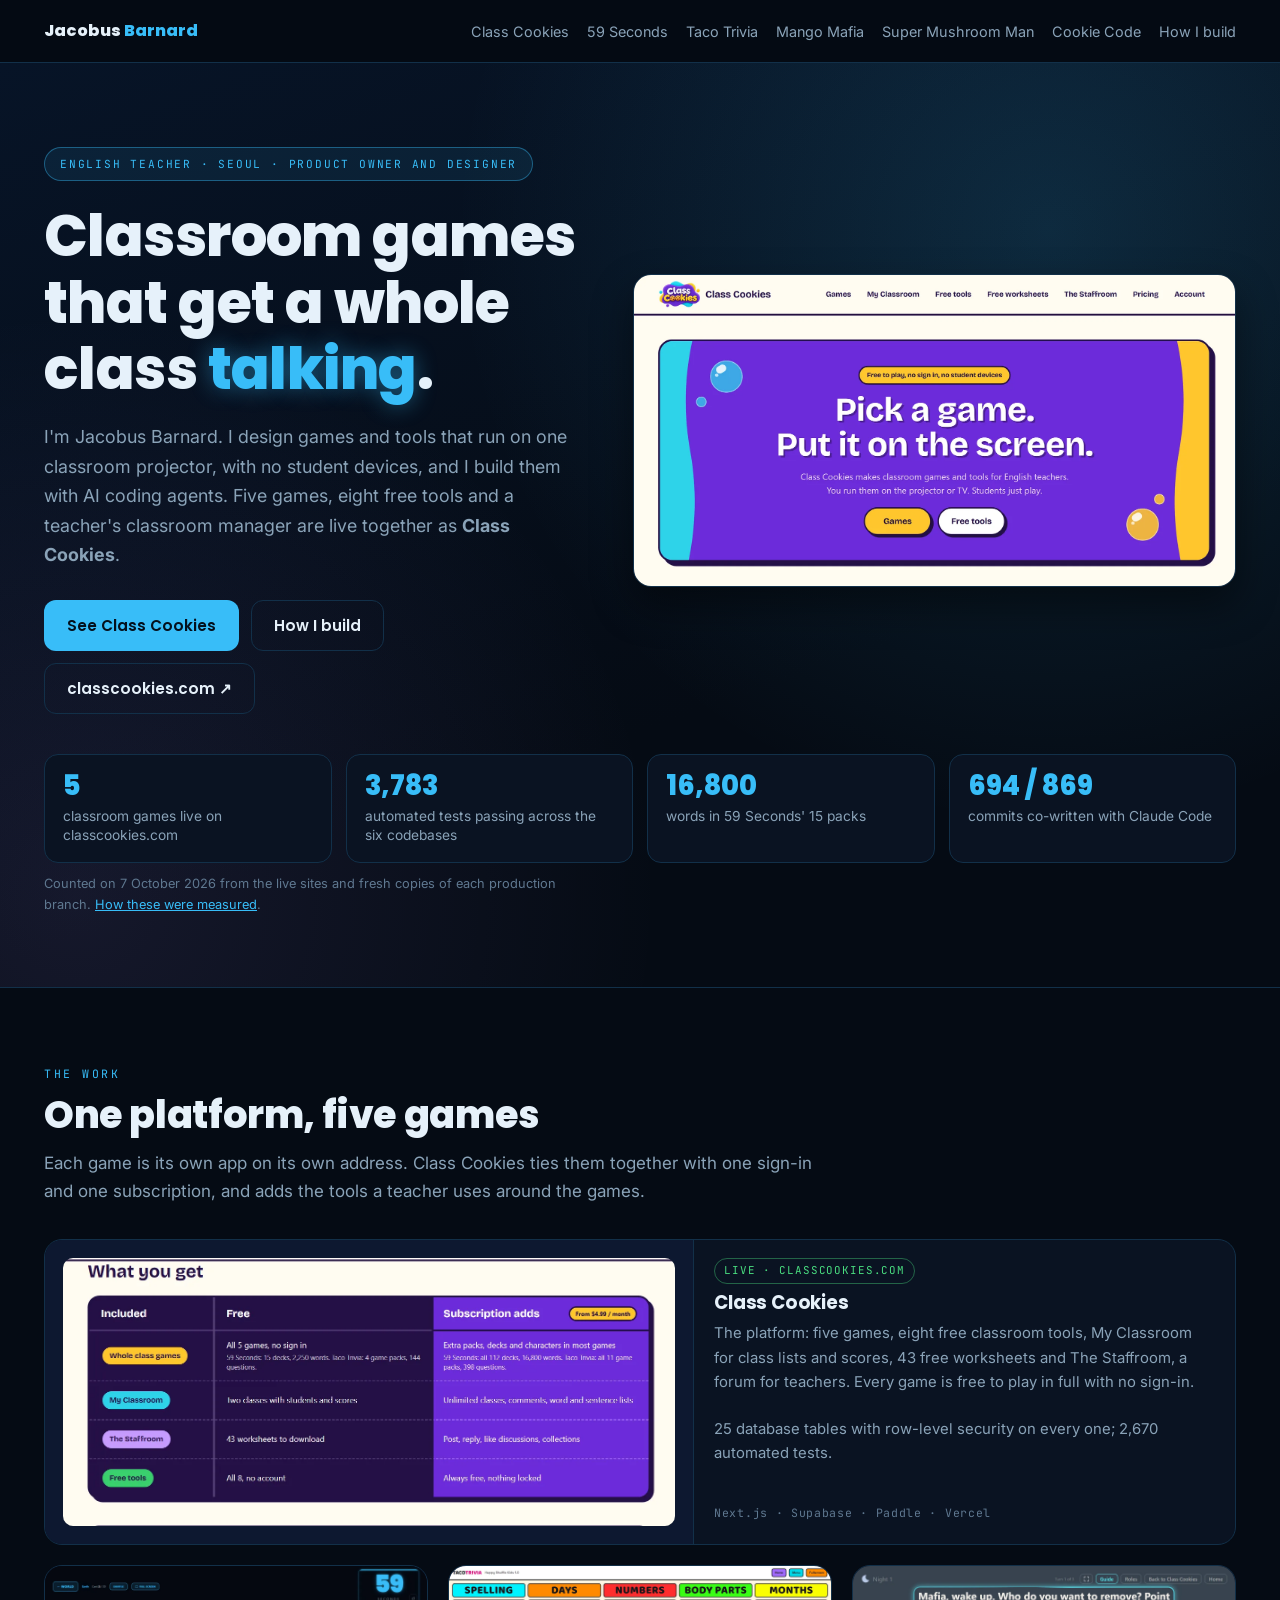
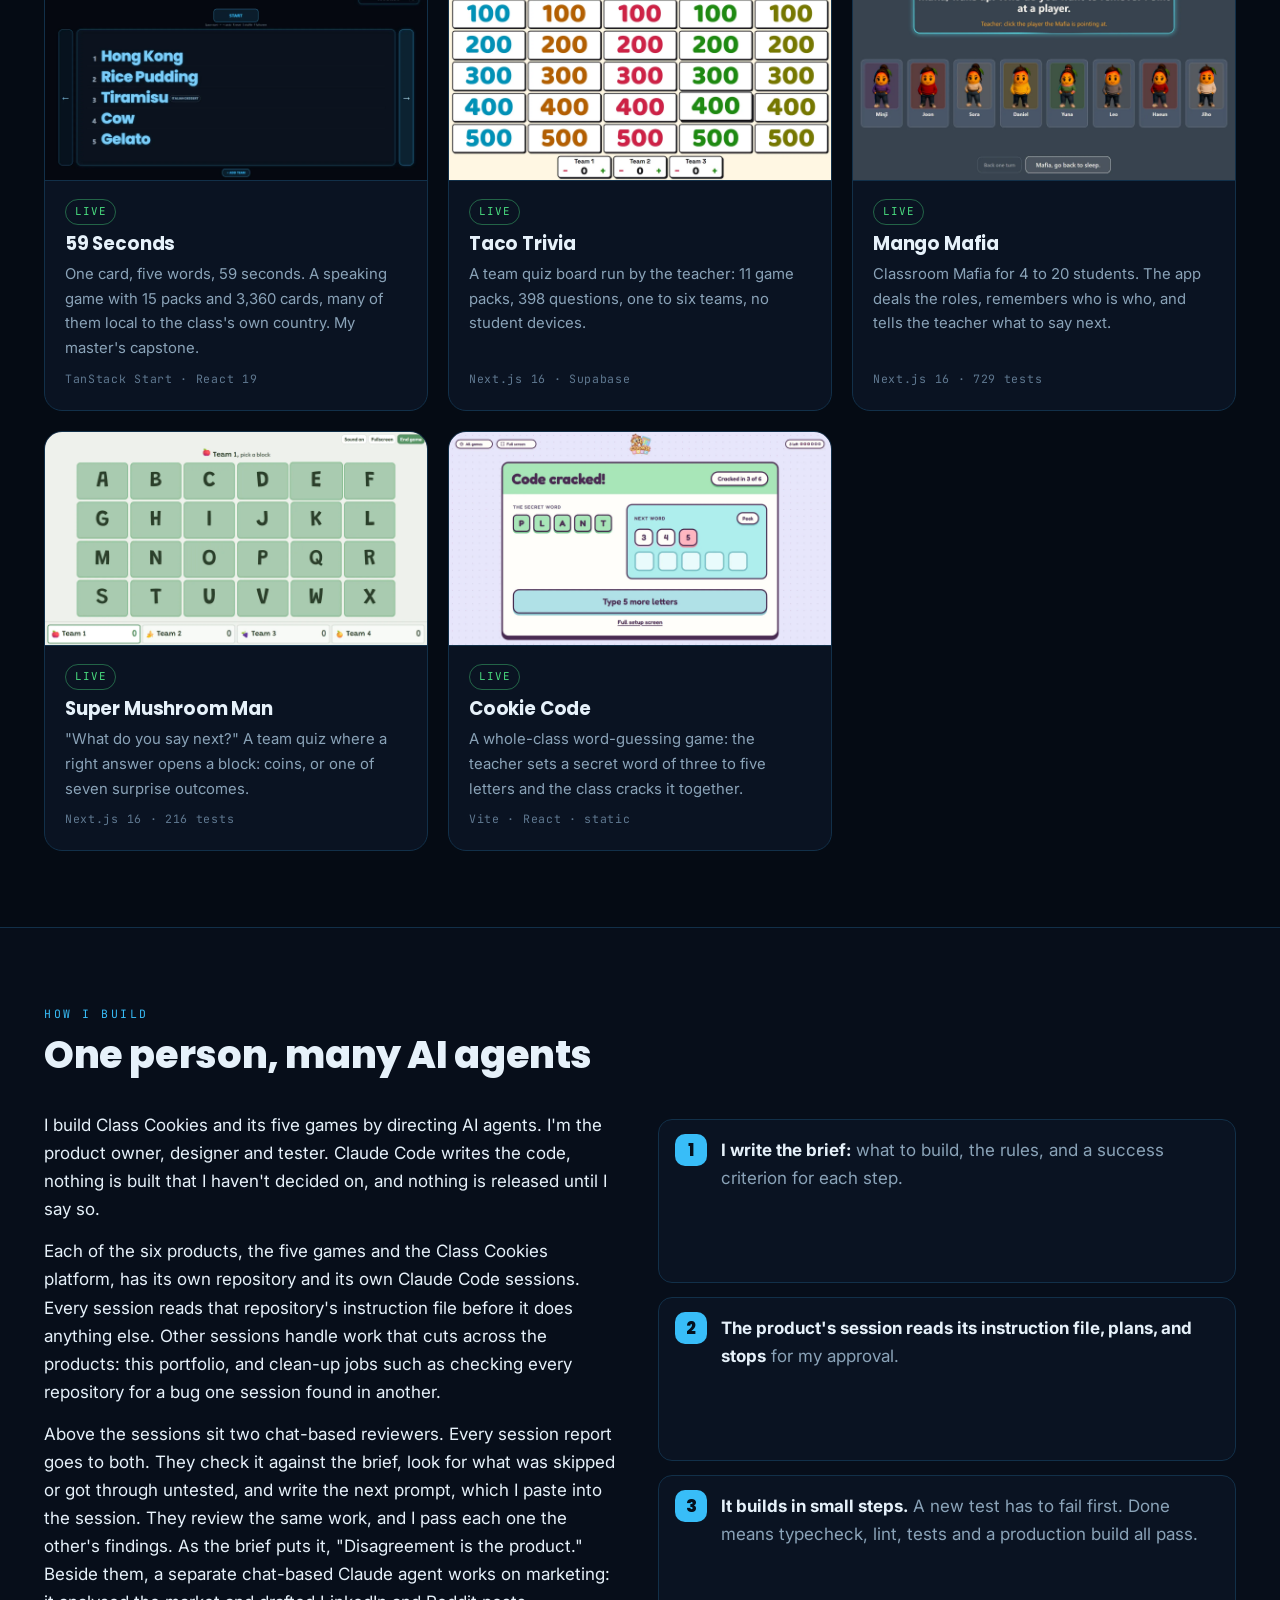
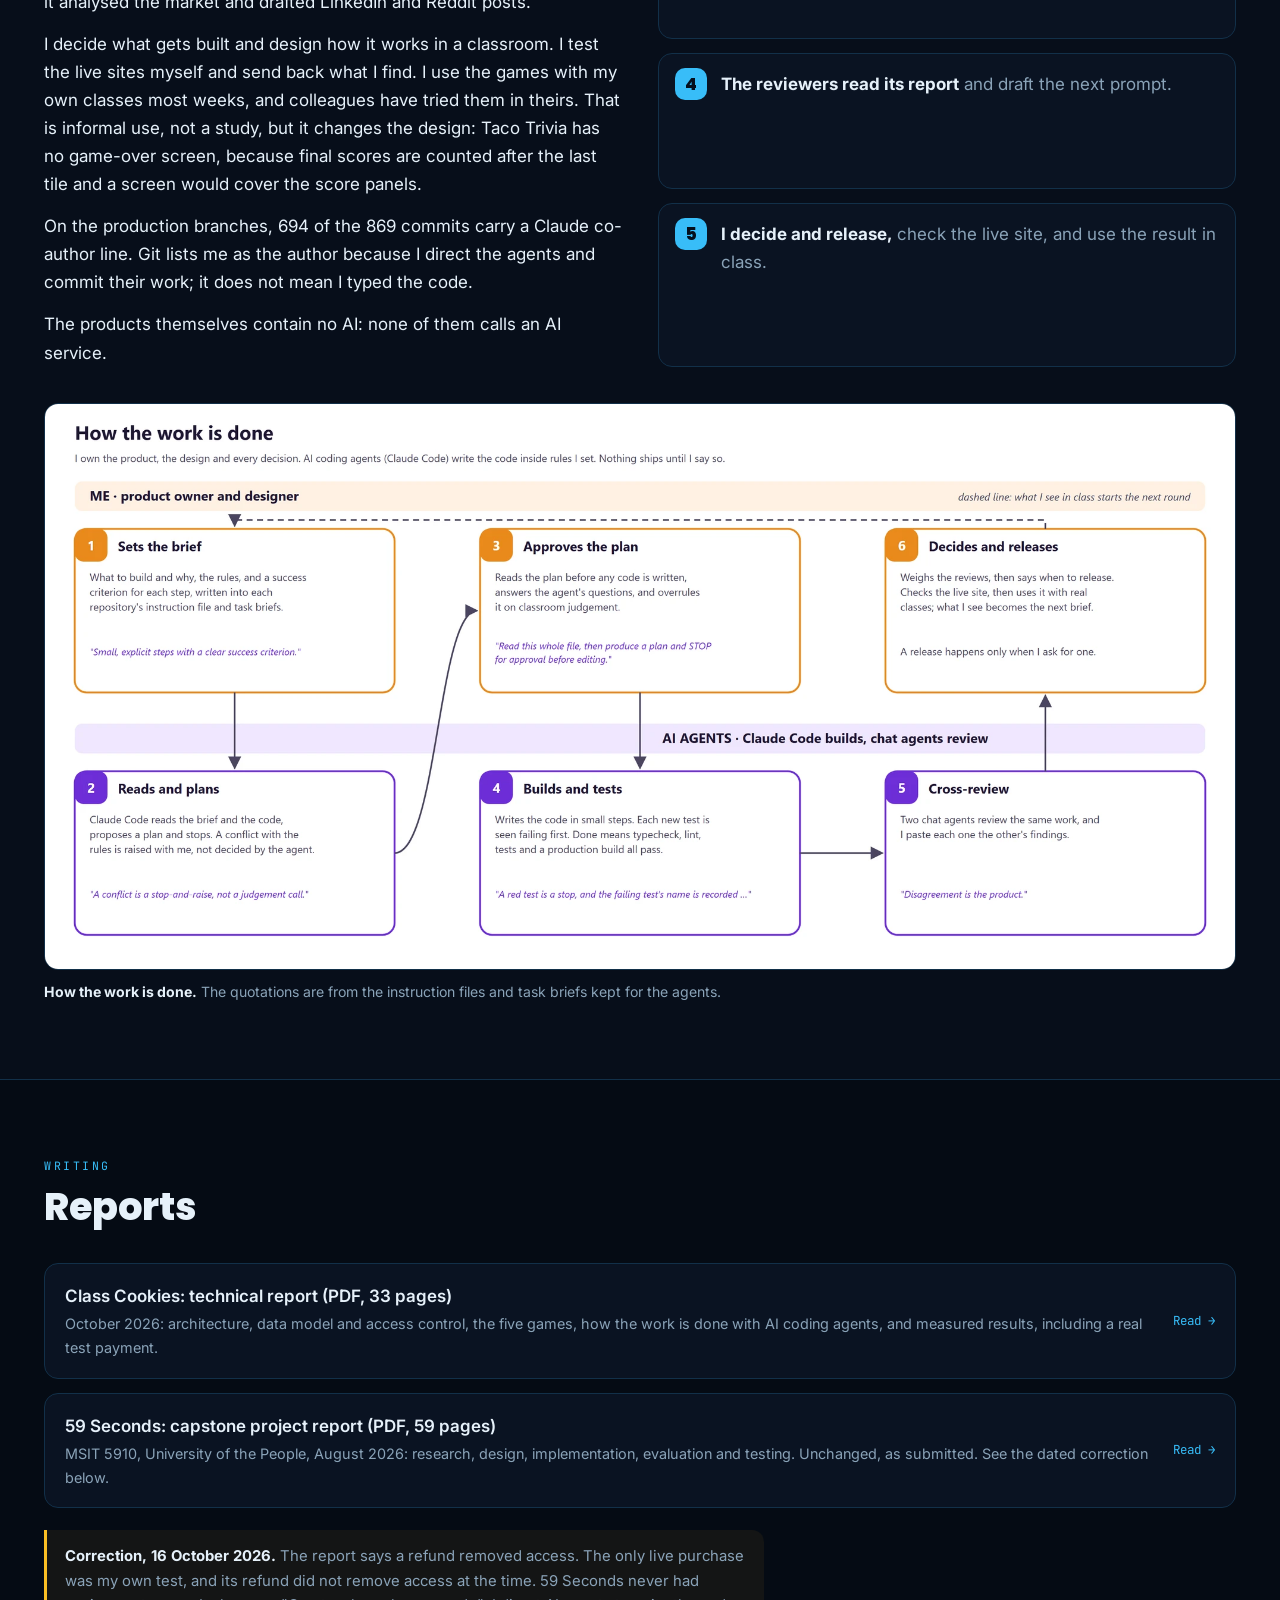
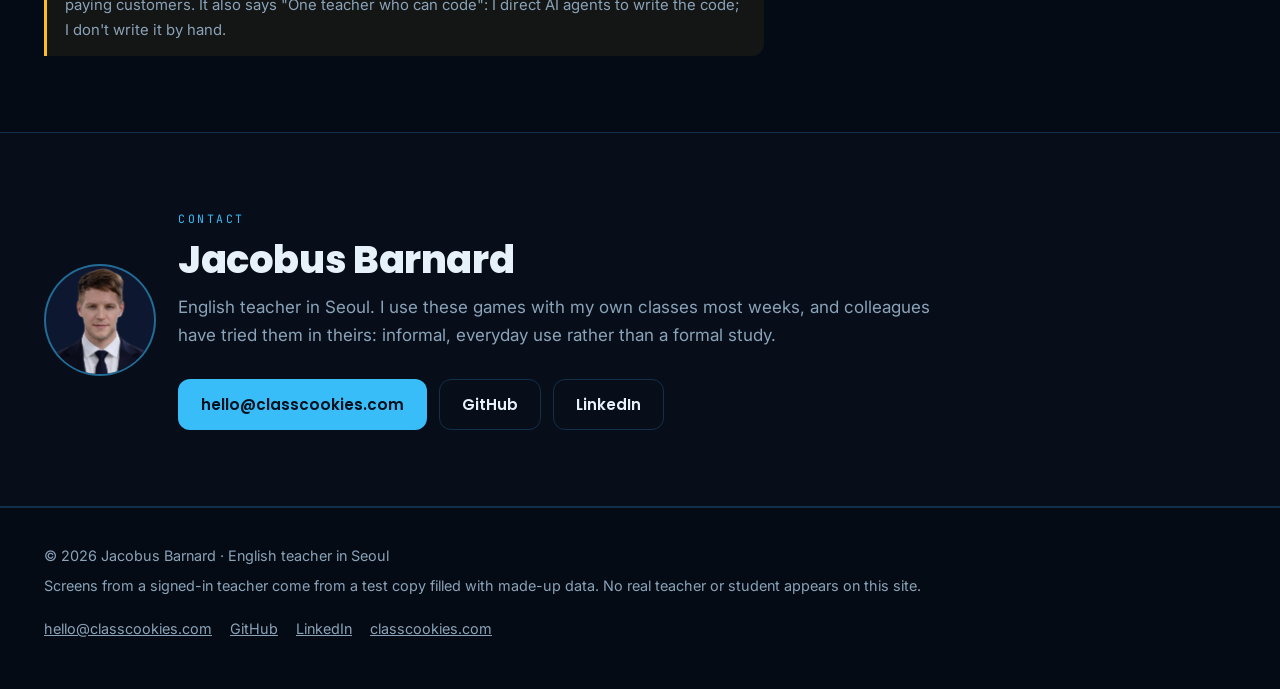
==== commit 7093554b: "Class Cookies open to subscribers since 16 October 2026; report rebuilt; LinkedIn profile in contact" ====
--- a/index.html
+++ b/index.html
@@ -184,6 +184,7 @@
         <div class="btns">
           <a class="btn primary" href="mailto:hello@classcookies.com">hello@classcookies.com</a>
           <a class="btn" href="https://github.com/JarFis-ai" rel="noopener">GitHub</a>
+          <a class="btn" href="https://www.linkedin.com/in/jaco-barnard-707174428" rel="noopener">LinkedIn</a>
         </div>
       </div>
     </div>
@@ -199,6 +200,7 @@
     <div class="links">
       <a href="mailto:hello@classcookies.com">hello@classcookies.com</a>
       <a href="https://github.com/JarFis-ai" rel="noopener">GitHub</a>
+      <a href="https://www.linkedin.com/in/jaco-barnard-707174428" rel="noopener">LinkedIn</a>
       <a href="https://classcookies.com/" rel="noopener">classcookies.com</a>
     </div>
   </div>
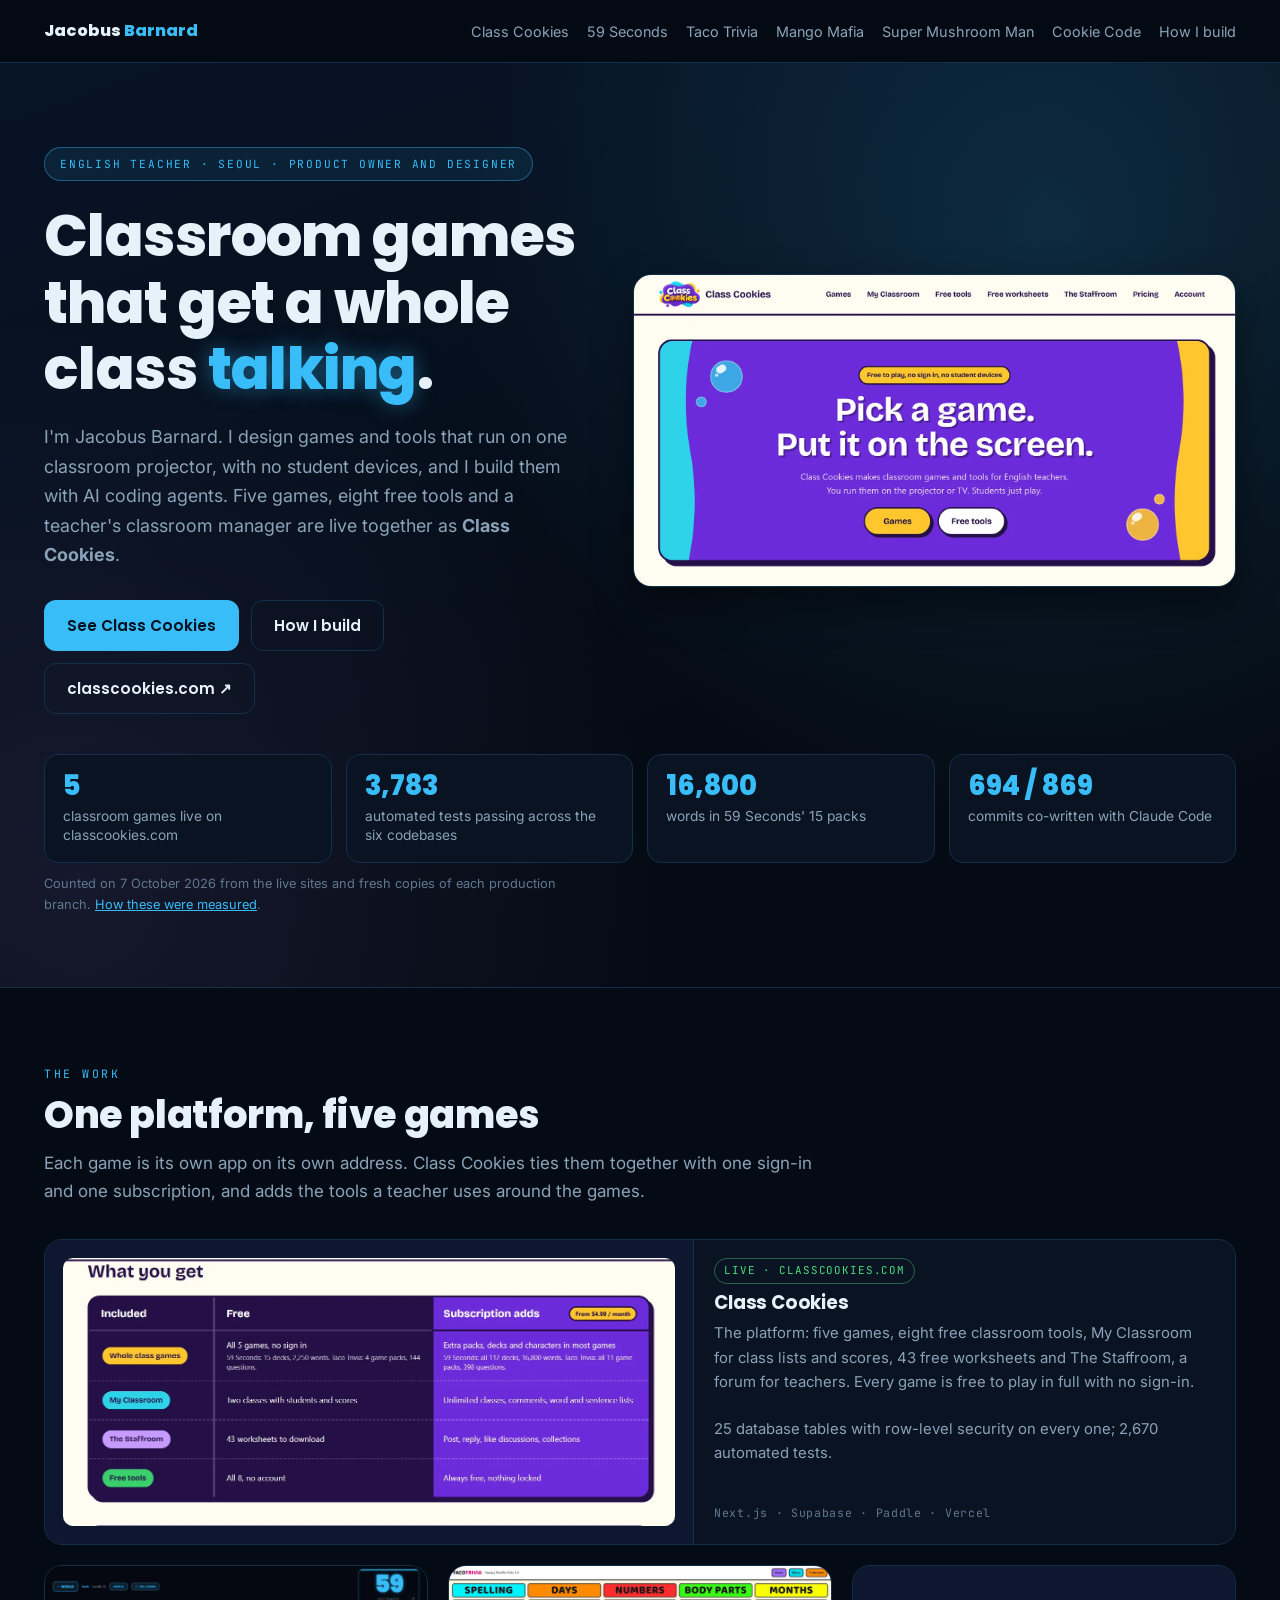
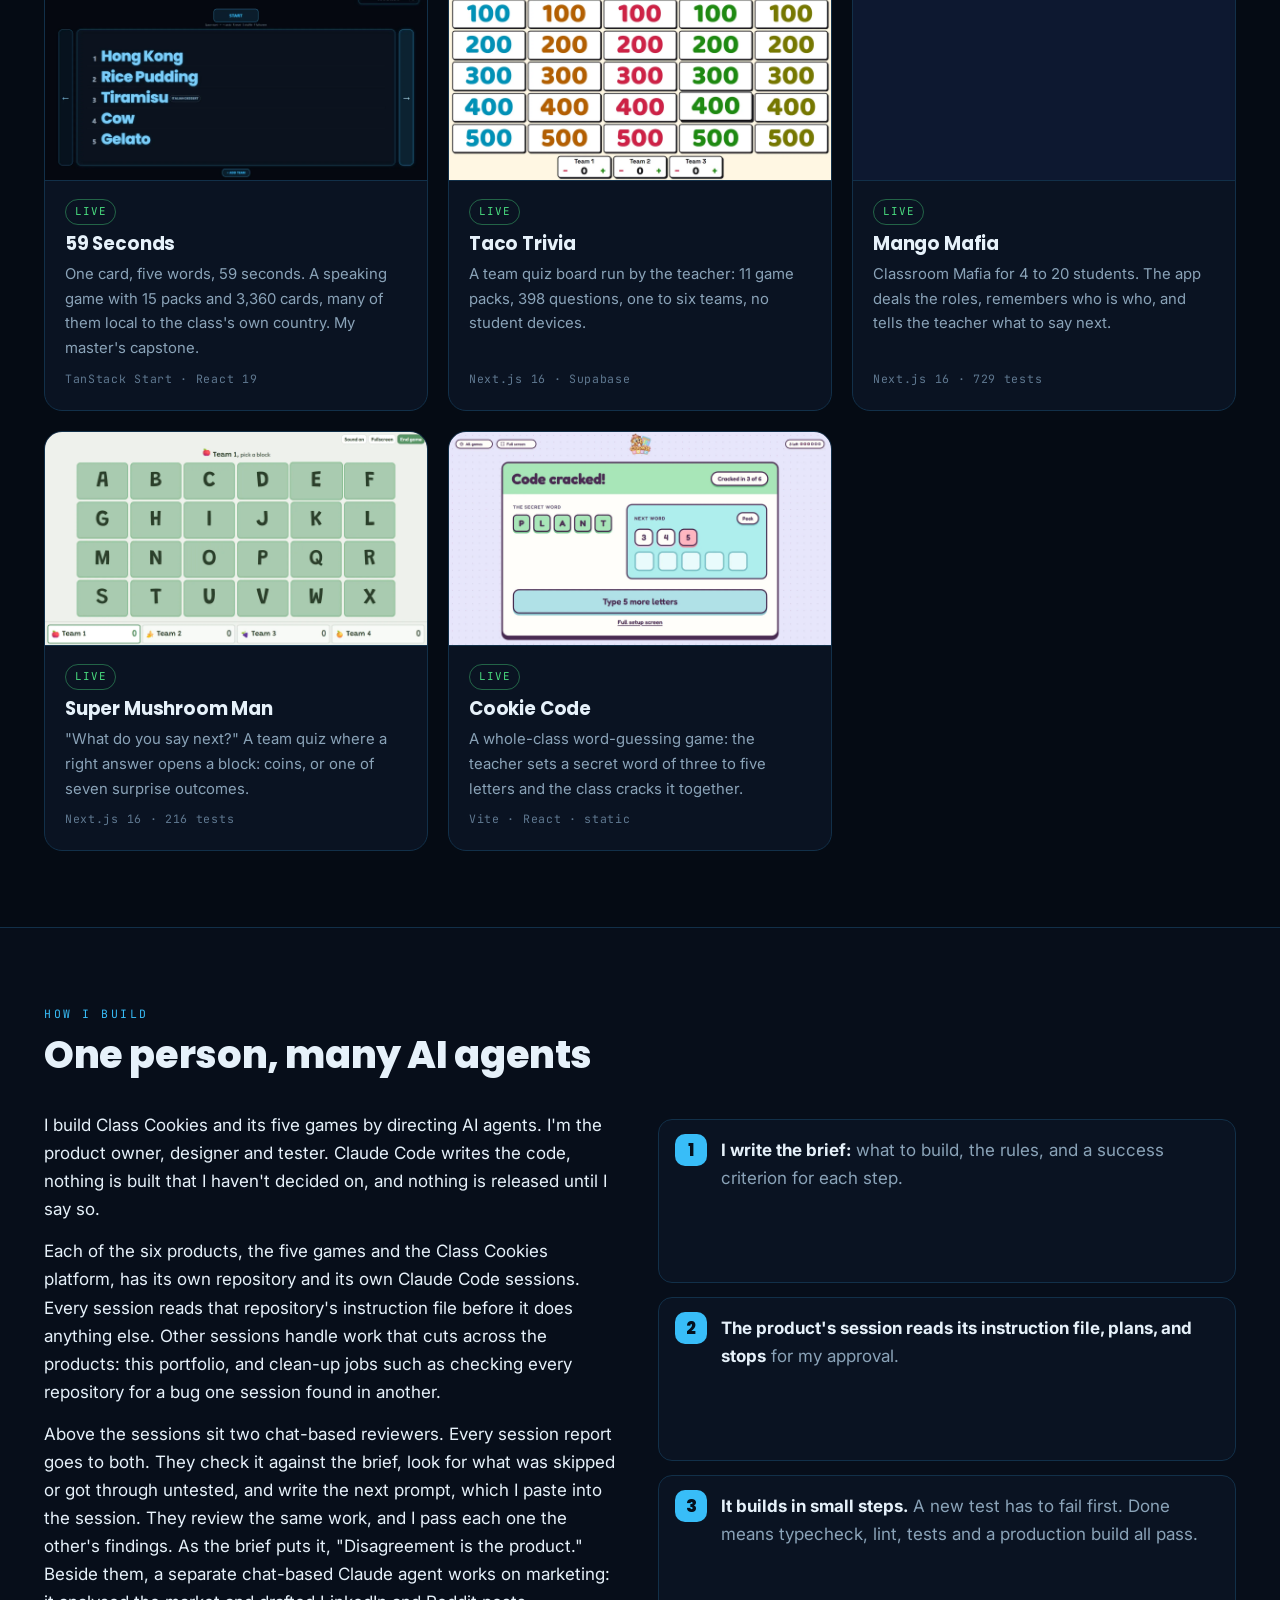
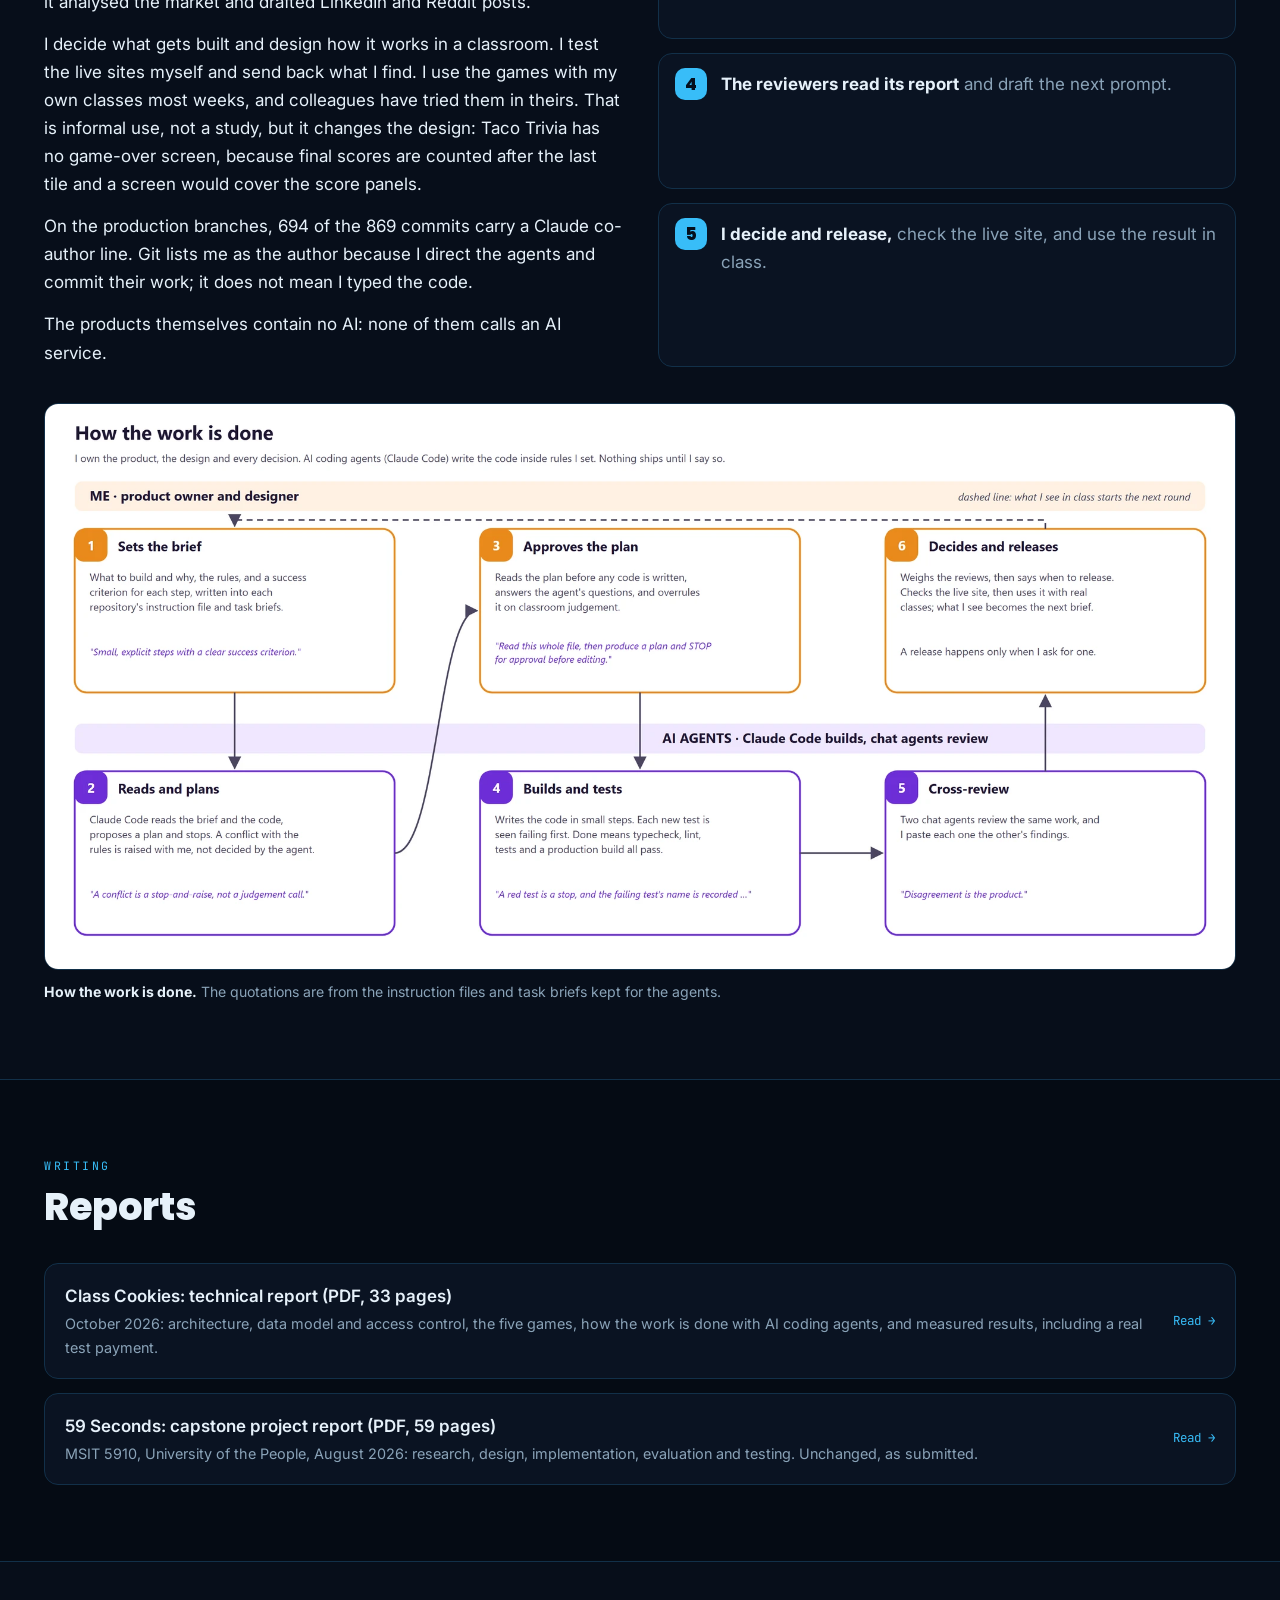
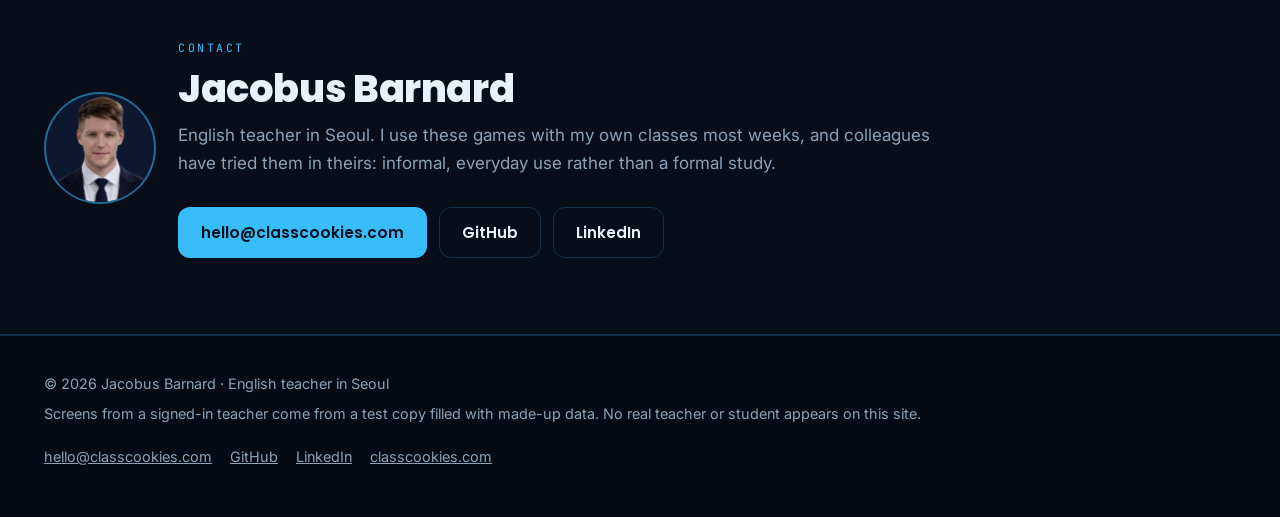
==== commit a99314f8: "Remove the capstone correction note from the home and 59 Seconds pages Co-Authored-By: Claude Opus 5" ====
--- a/index.html
+++ b/index.html
@@ -165,11 +165,10 @@
         <span class="go">Read →</span>
       </a>
       <a class="doc" href="/report.pdf">
-        <div><div class="t">59 Seconds: capstone project report (PDF, 59 pages)</div><div class="d">MSIT 5910, University of the People, August 2026: research, design, implementation, evaluation and testing. Unchanged, as submitted. See the dated correction below.</div></div>
+        <div><div class="t">59 Seconds: capstone project report (PDF, 59 pages)</div><div class="d">MSIT 5910, University of the People, August 2026: research, design, implementation, evaluation and testing. Unchanged, as submitted.</div></div>
         <span class="go">Read →</span>
       </a>
     </div>
-    <p class="note reveal"><b>Correction, 16 October 2026.</b> The report says a refund removed access. The only live purchase was my own test, and its refund did not remove access at the time. 59 Seconds never had paying customers. It also says "One teacher who can code": I direct AI agents to write the code; I don't write it by hand.</p>
   </div>
 </section>
 
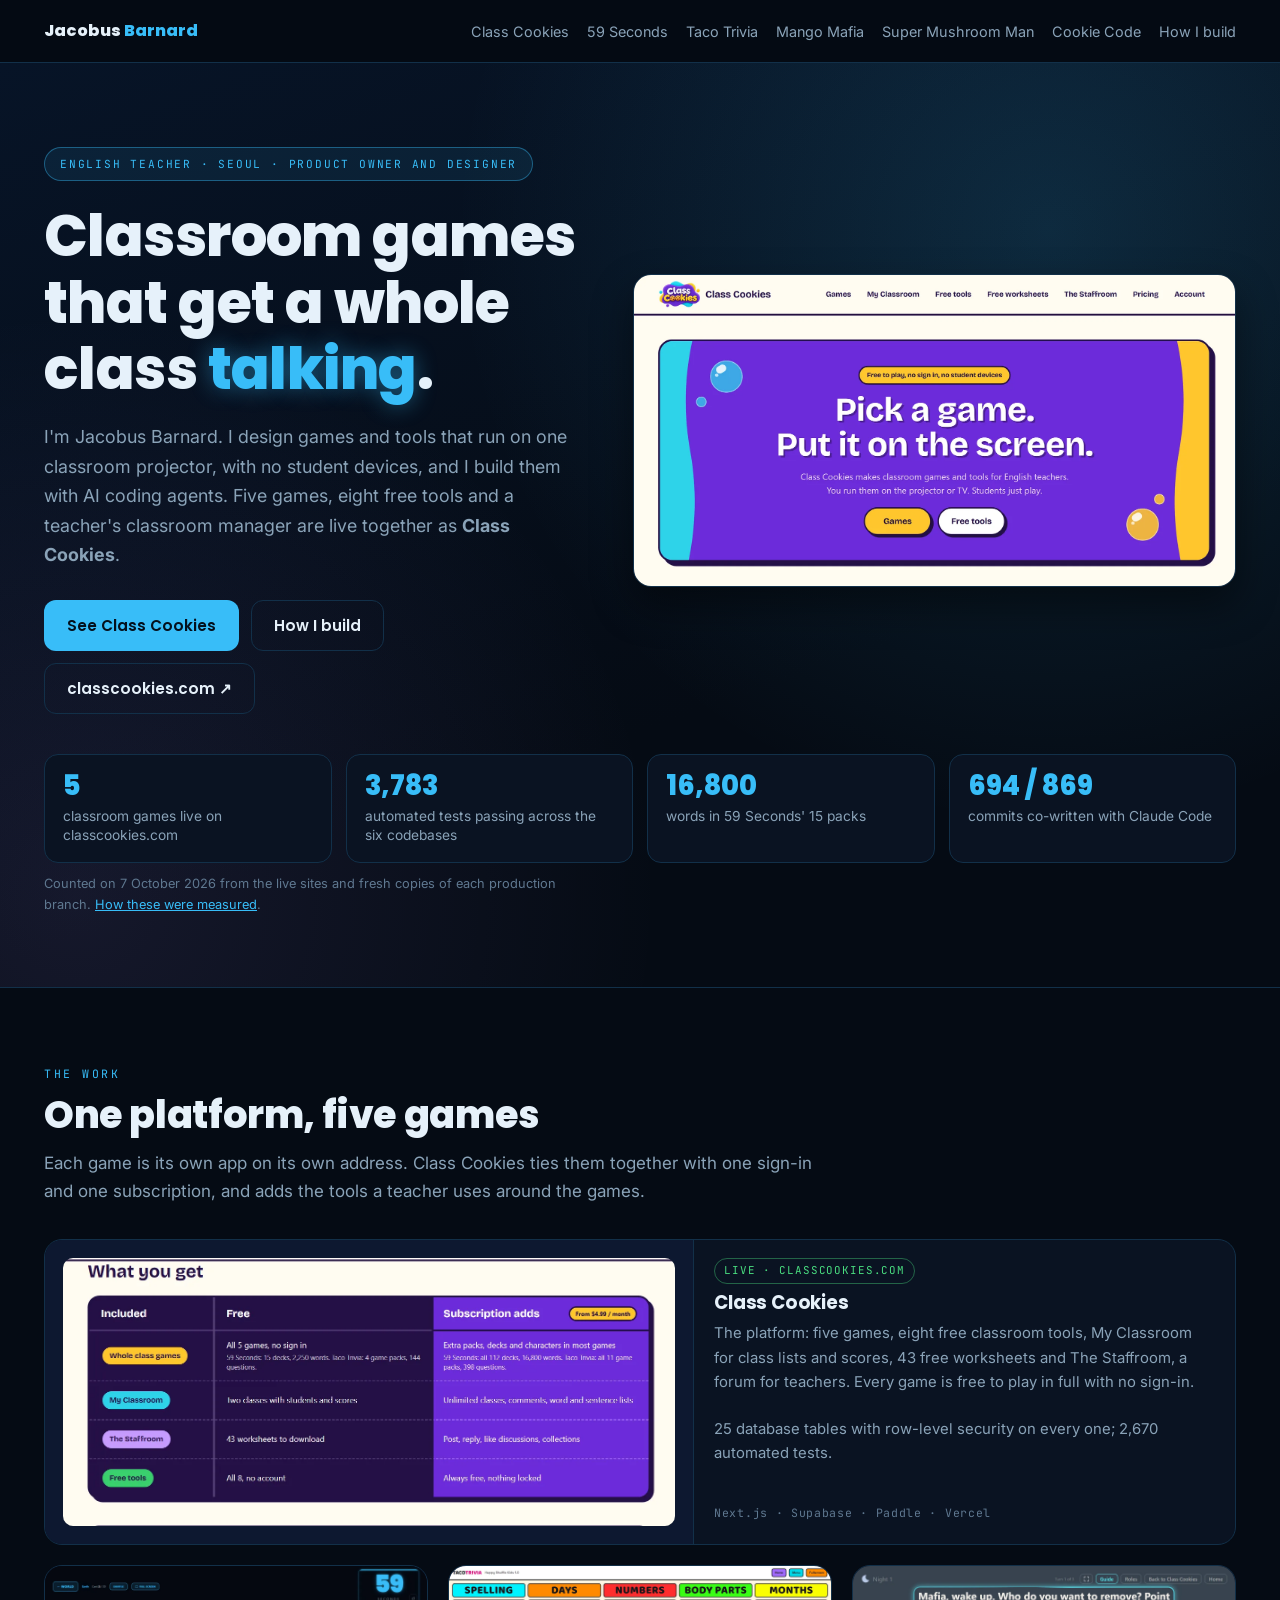
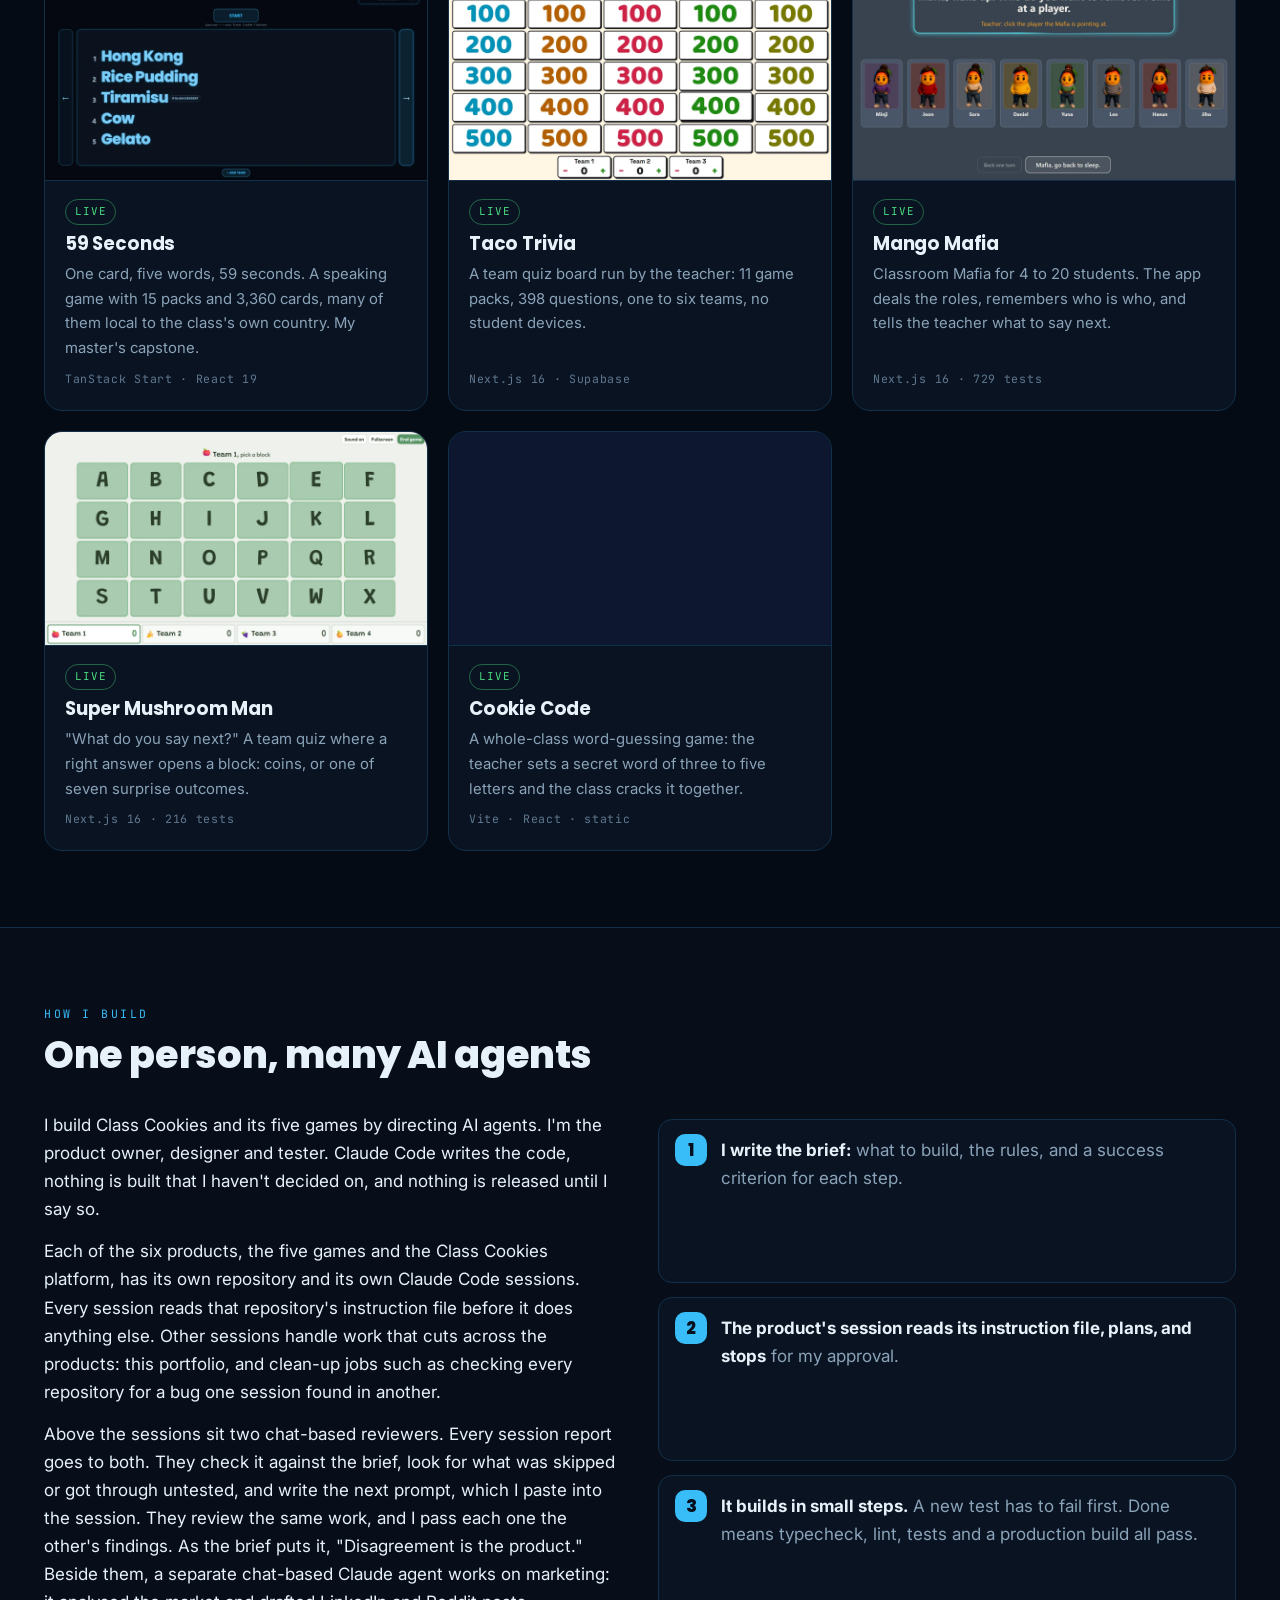
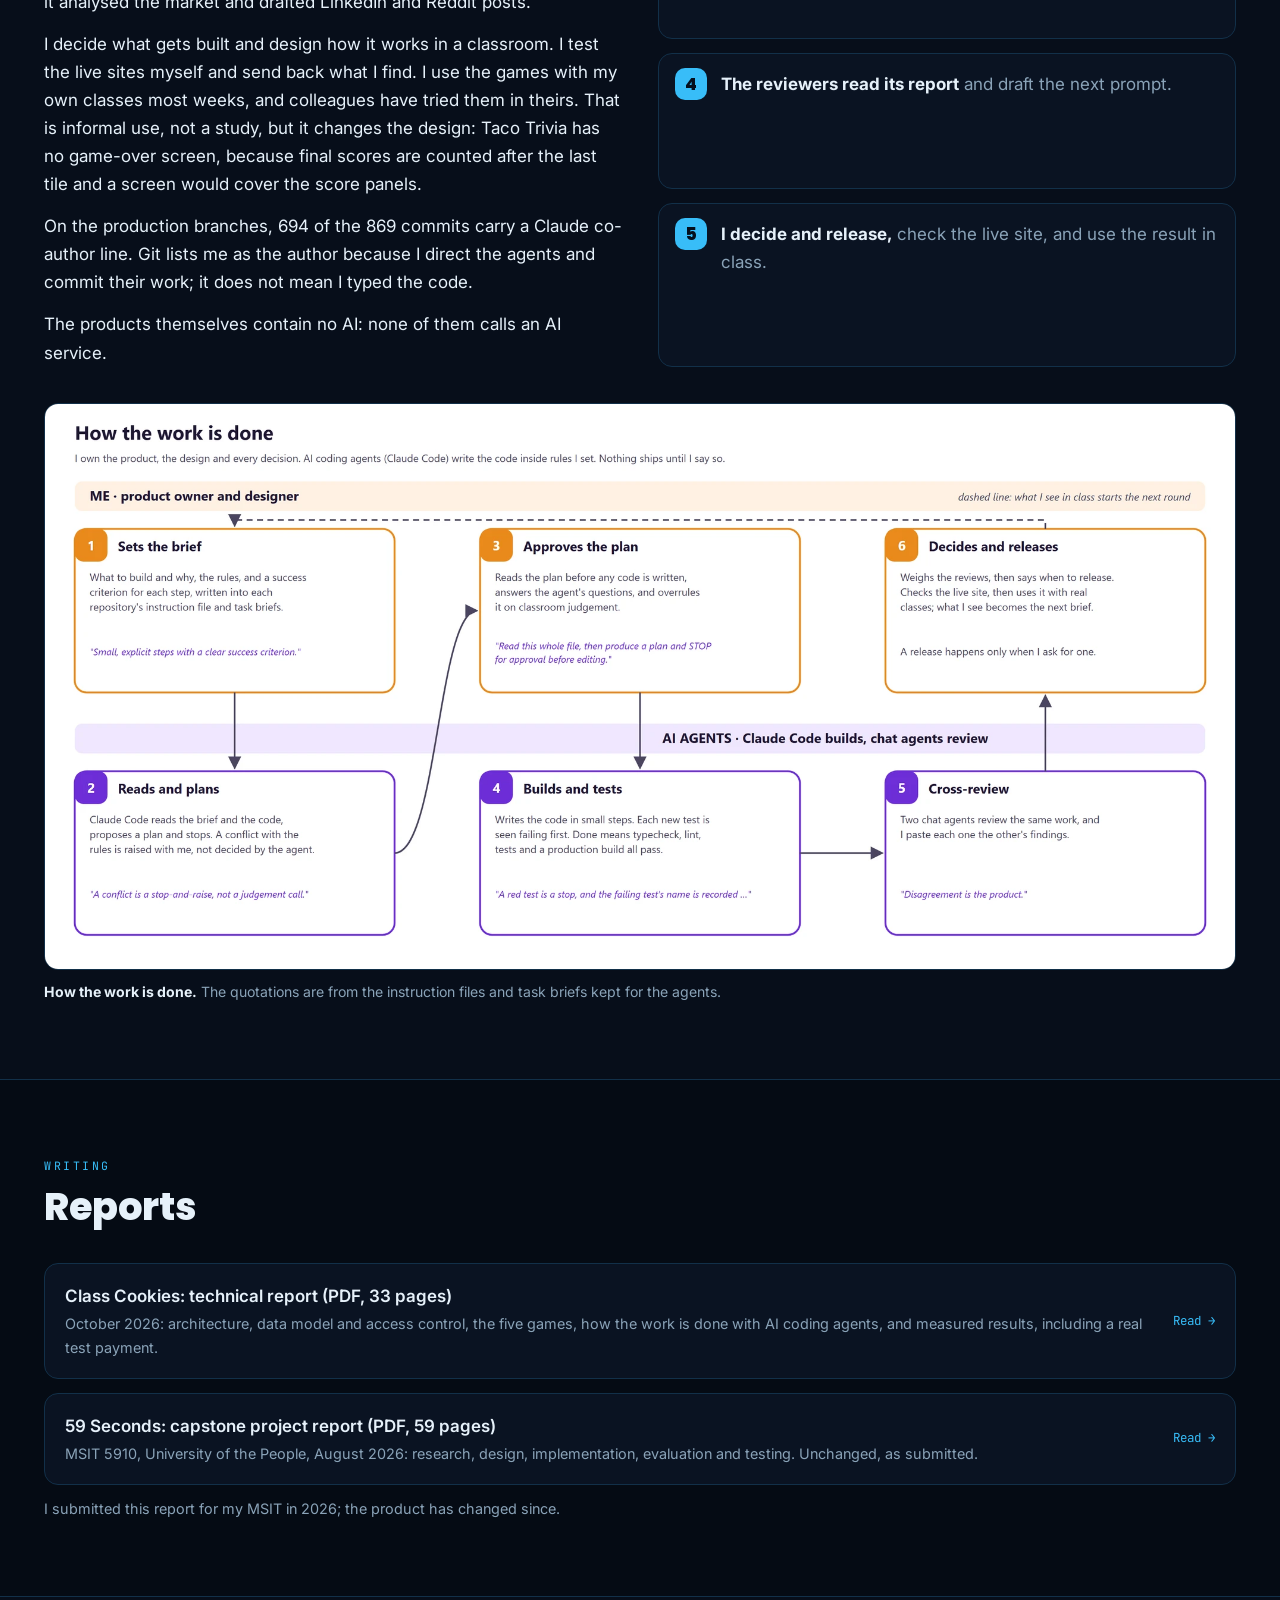
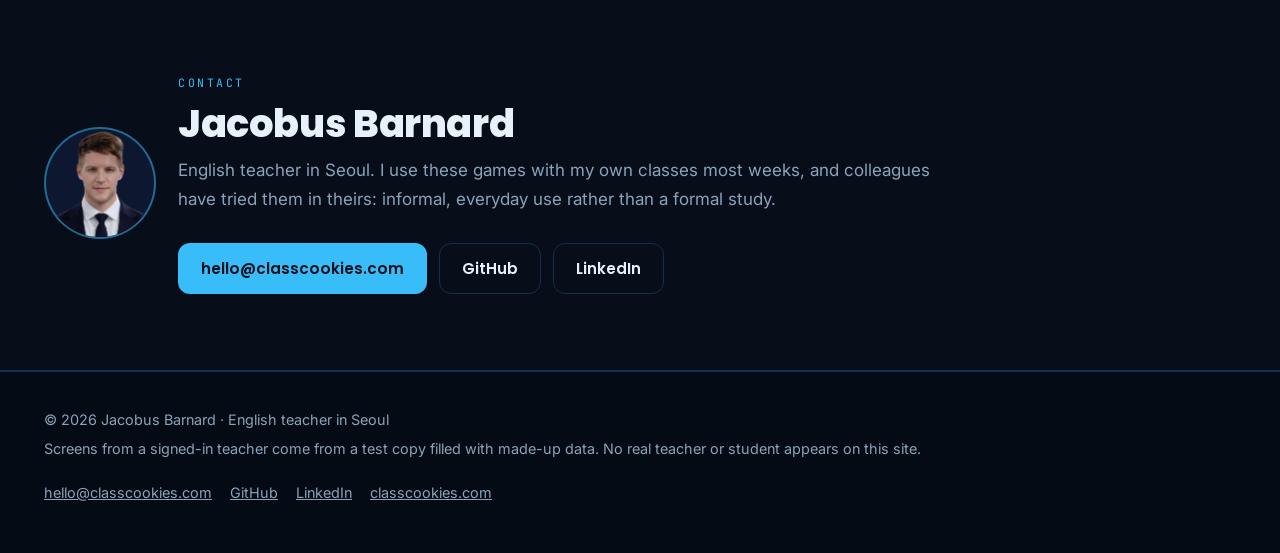
==== commit b08389a3: "Capstone: one line on when it was submitted; Class Cookies report: drop the dated-correction sentenc" ====
--- a/index.html
+++ b/index.html
@@ -169,6 +169,7 @@
         <span class="go">Read →</span>
       </a>
     </div>
+    <p class="muted small reveal" style="margin-top:12px">I submitted this report for my MSIT in 2026; the product has changed since.</p>
   </div>
 </section>
 
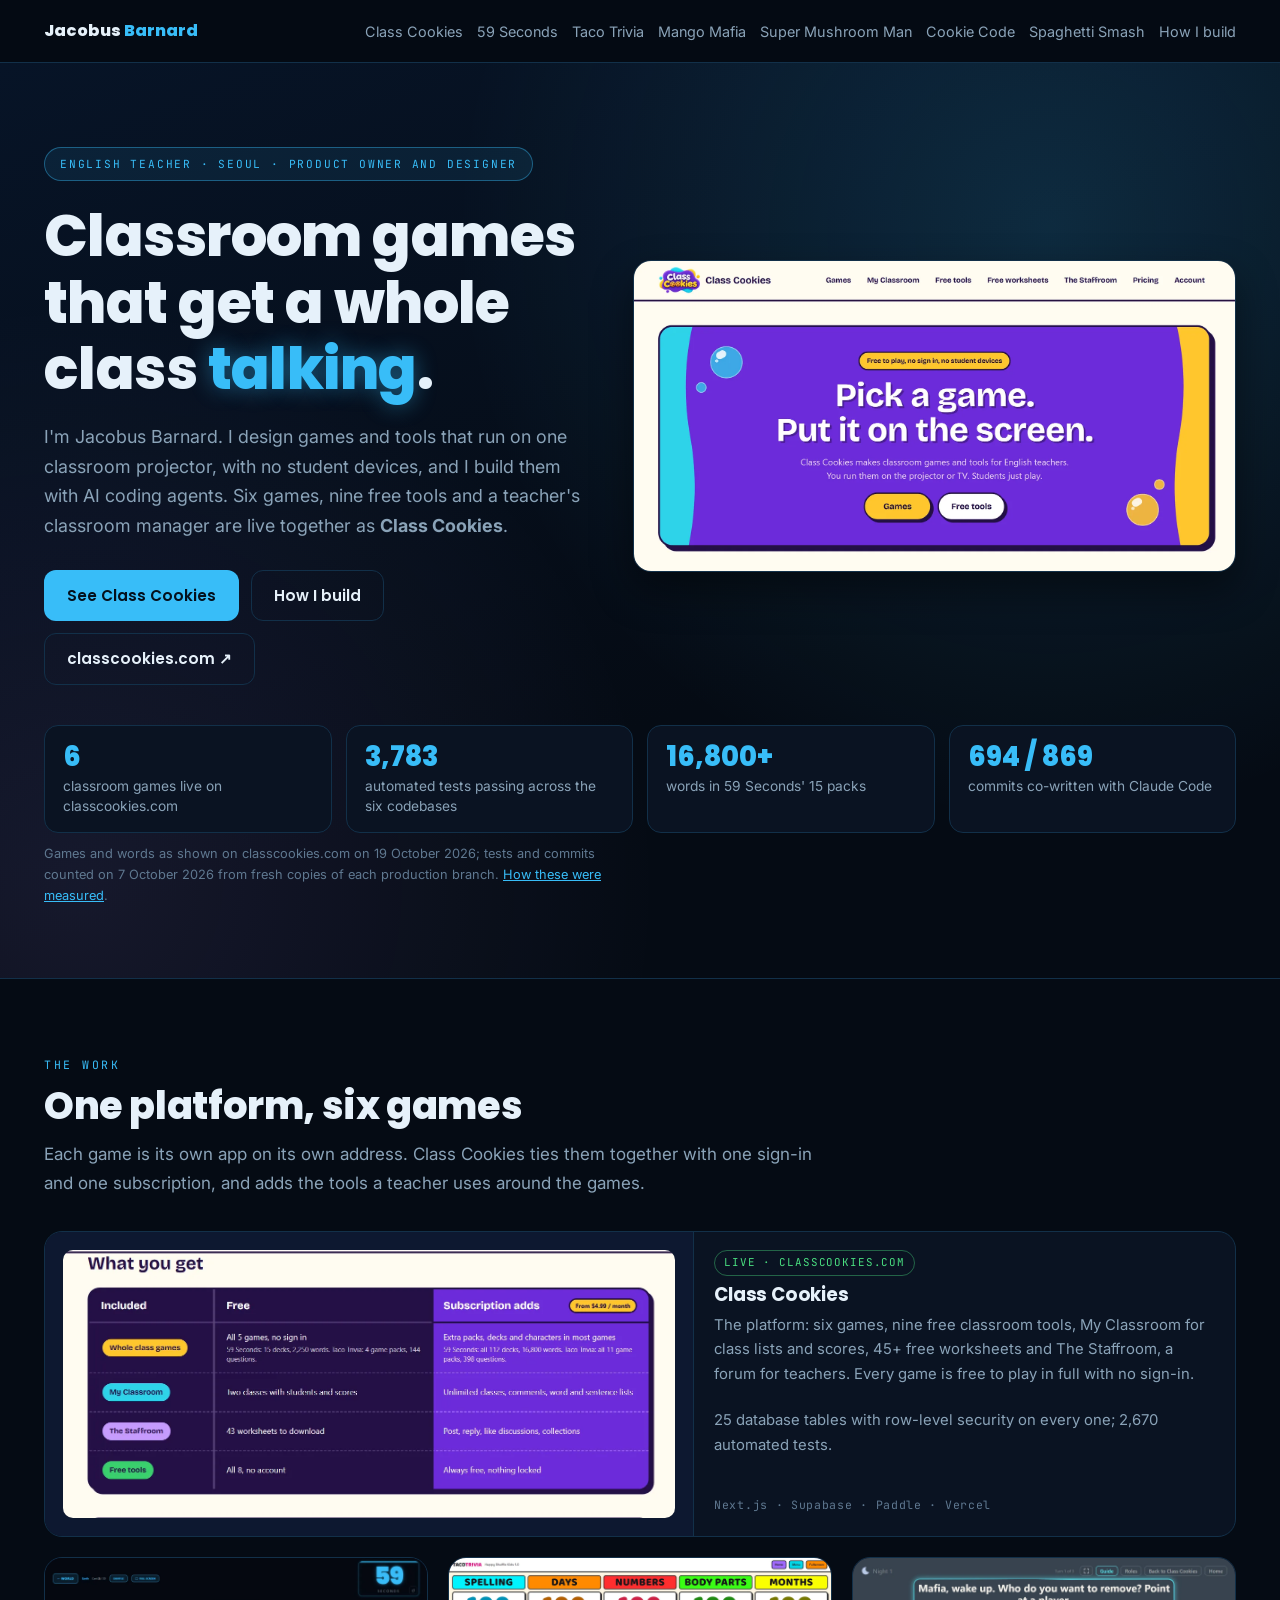
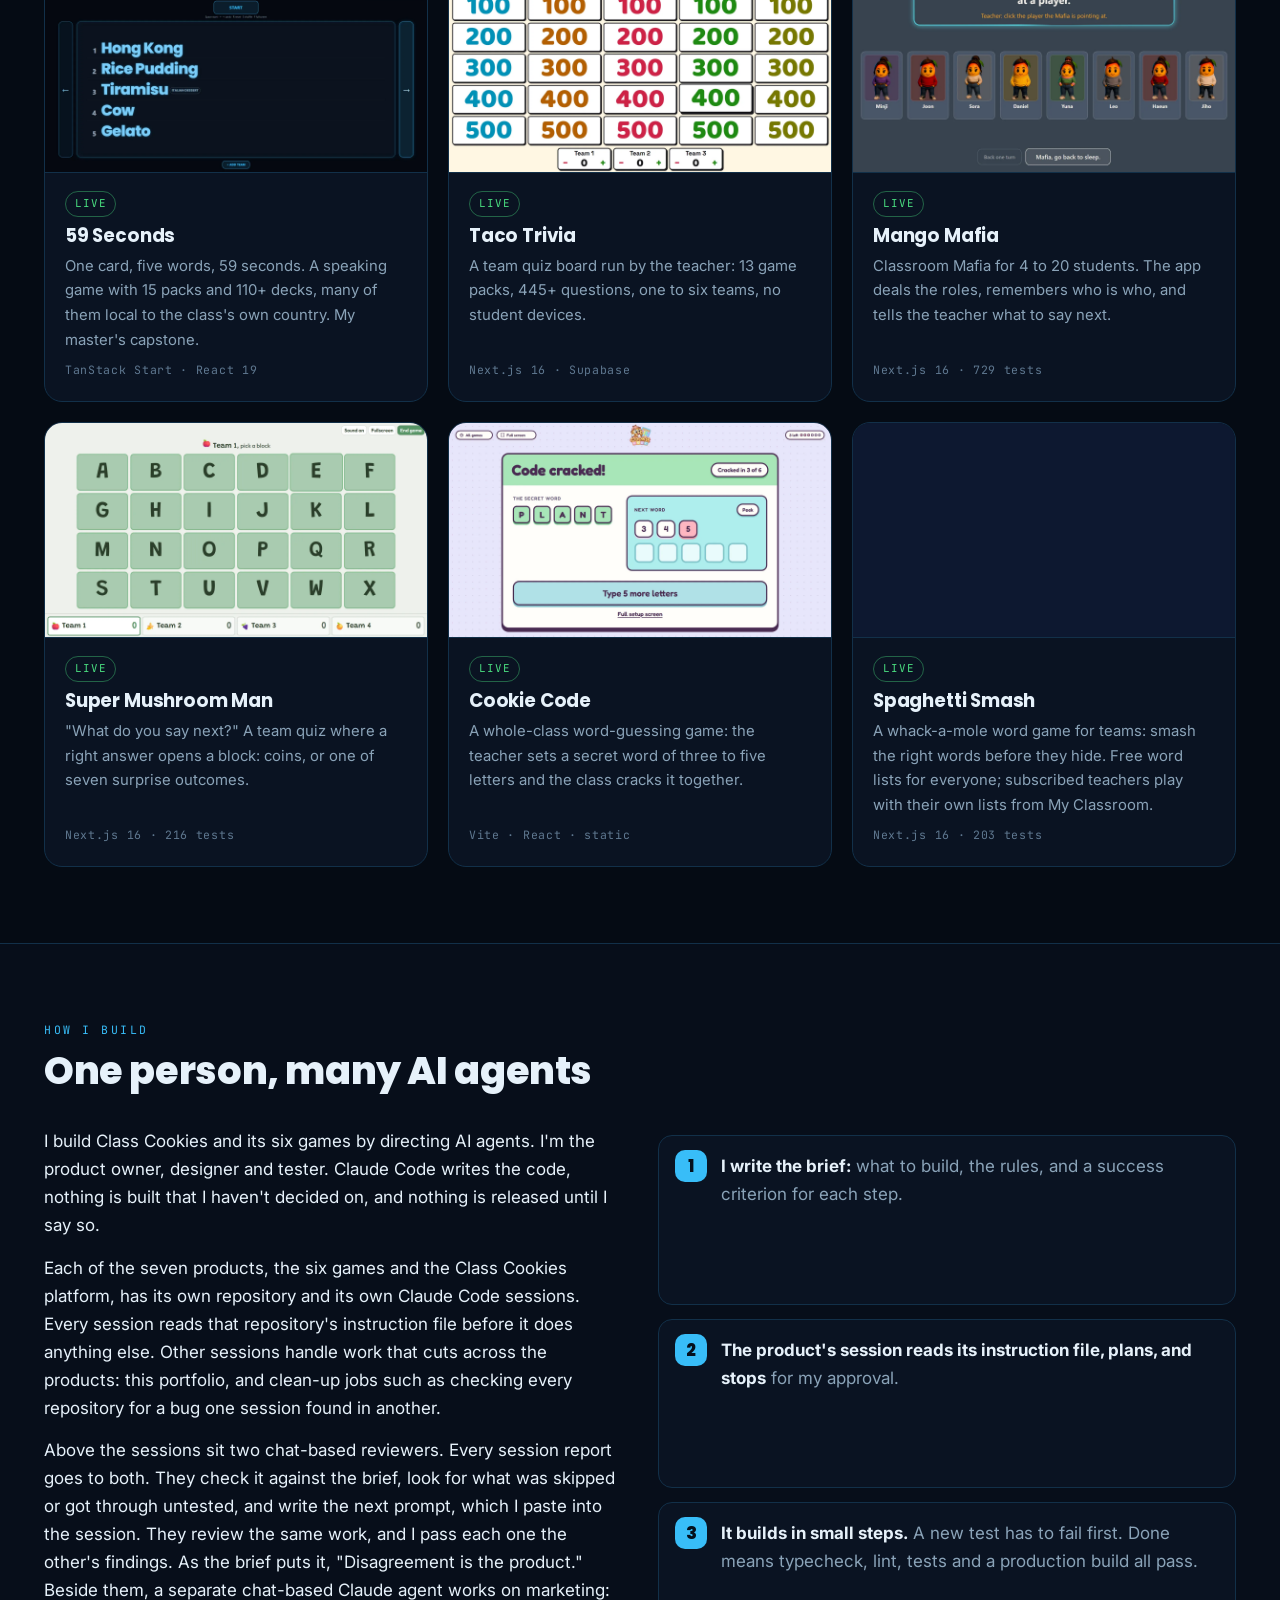
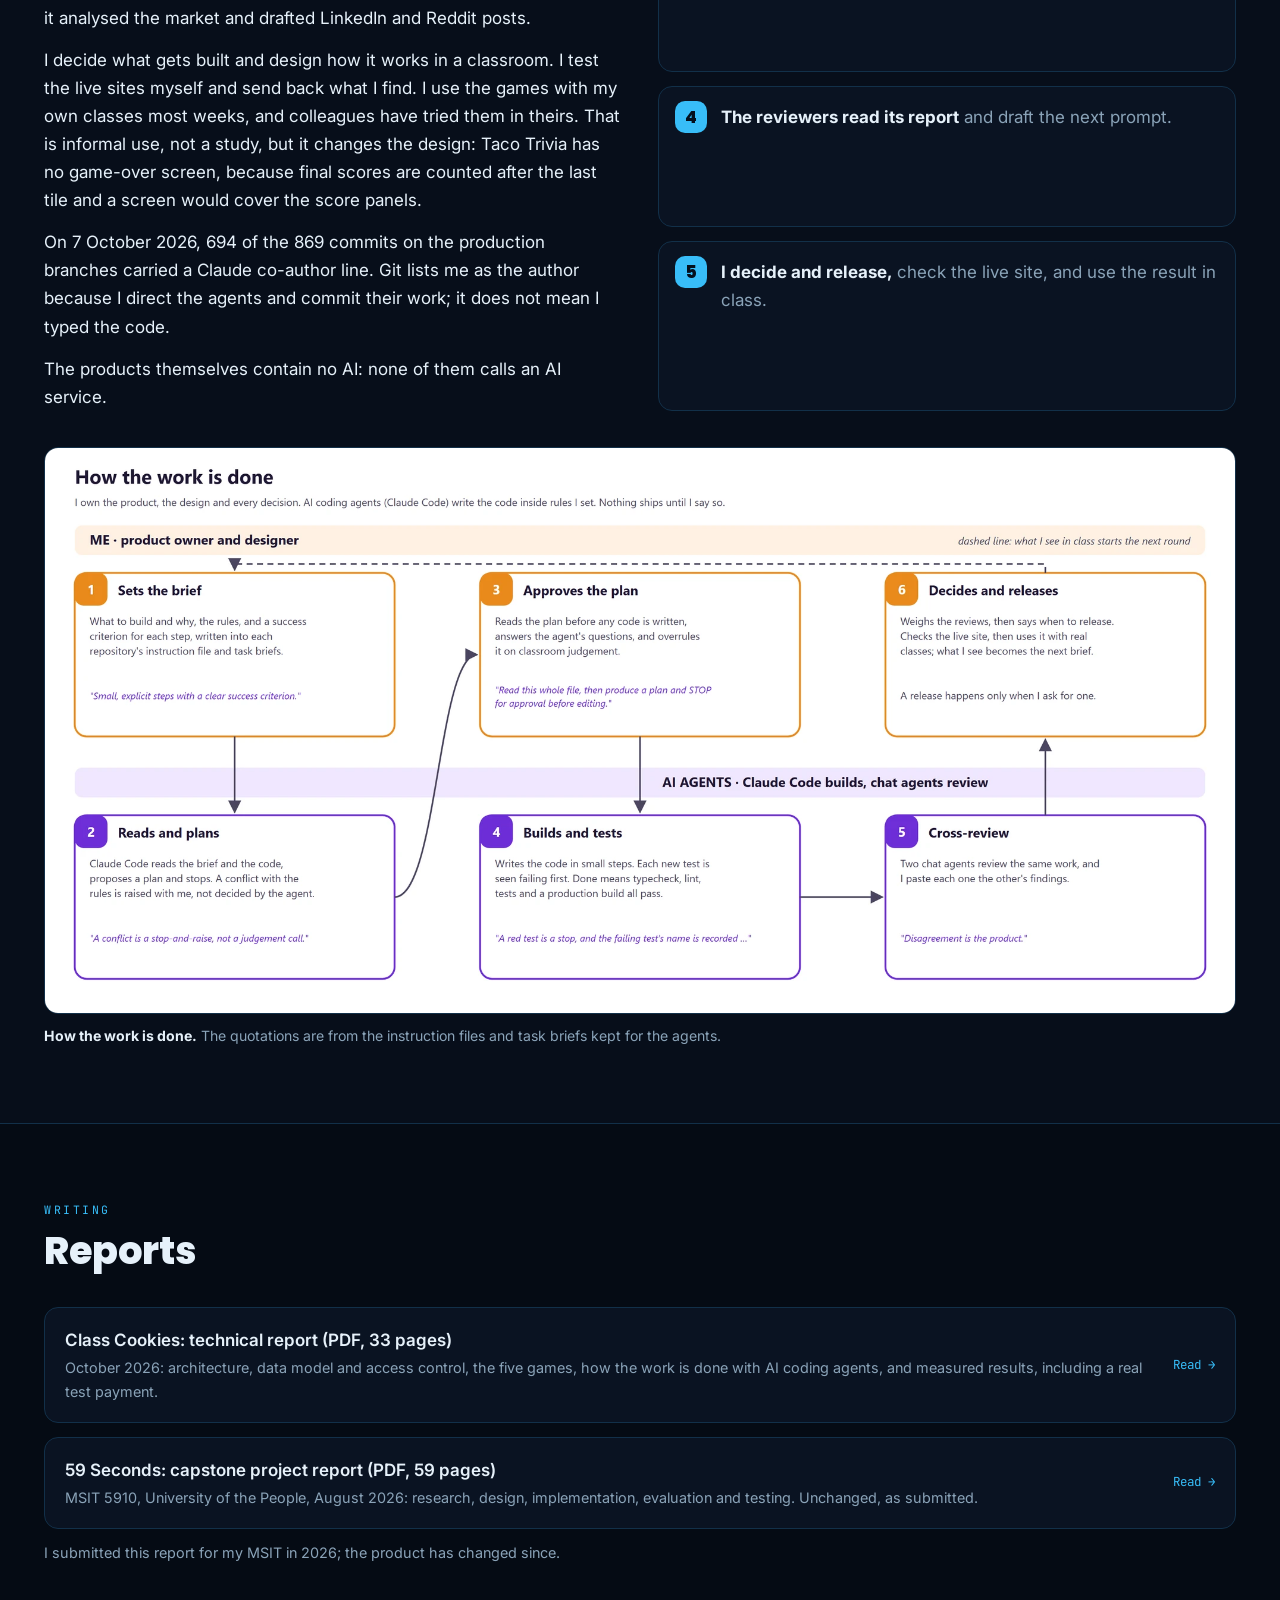
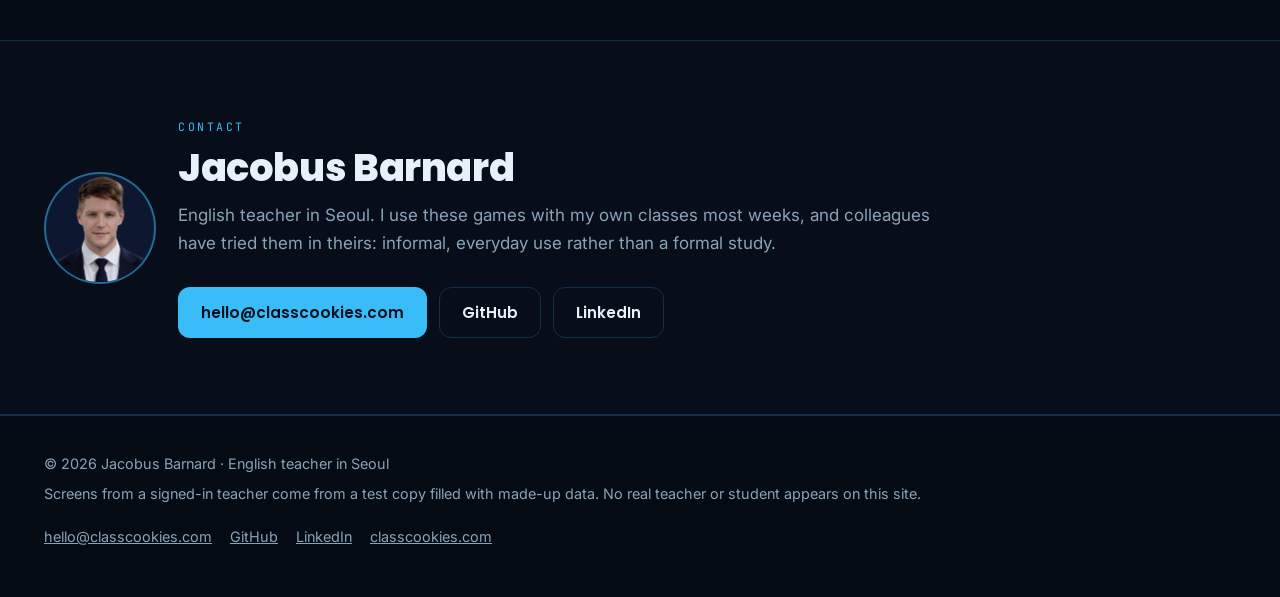
==== commit a37dd7f1: "Spaghetti Smash, the sixth game; counts matched to classcookies.com (six games, nine tools, 45+ work" ====
--- a/index.html
+++ b/index.html
@@ -27,7 +27,7 @@
 <header class="nav">
   <div class="wrap">
     <a class="brand" href="/">Jacobus <span>Barnard</span></a>
-    <nav aria-label="Main"><ul><li><a class="link" href="/class-cookies/">Class Cookies</a></li><li><a class="link" href="/59-seconds/">59 Seconds</a></li><li><a class="link" href="/taco-trivia/">Taco Trivia</a></li><li><a class="link" href="/mango-mafia/">Mango Mafia</a></li><li><a class="link" href="/super-mushroom-man/">Super Mushroom Man</a></li><li><a class="link" href="/cookie-code/">Cookie Code</a></li><li><a class="link" href="/#how">How I build</a></li></ul></nav>
+    <nav aria-label="Main"><ul><li><a class="link" href="/class-cookies/">Class Cookies</a></li><li><a class="link" href="/59-seconds/">59 Seconds</a></li><li><a class="link" href="/taco-trivia/">Taco Trivia</a></li><li><a class="link" href="/mango-mafia/">Mango Mafia</a></li><li><a class="link" href="/super-mushroom-man/">Super Mushroom Man</a></li><li><a class="link" href="/cookie-code/">Cookie Code</a></li><li><a class="link" href="/spaghetti-smash/">Spaghetti Smash</a></li><li><a class="link" href="/#how">How I build</a></li></ul></nav>
   </div>
 </header>
 <main id="main">
@@ -36,7 +36,7 @@
     <div>
       <span class="pill">English teacher · Seoul · product owner and designer</span>
       <h1>Classroom games that get a whole class <span class="glow">talking</span>.</h1>
-      <p class="lede">I'm Jacobus Barnard. I design games and tools that run on one classroom projector, with no student devices, and I build them with AI coding agents. Five games, eight free tools and a teacher's classroom manager are live together as <b>Class Cookies</b>.</p>
+      <p class="lede">I'm Jacobus Barnard. I design games and tools that run on one classroom projector, with no student devices, and I build them with AI coding agents. Six games, nine free tools and a teacher's classroom manager are live together as <b>Class Cookies</b>.</p>
       <div class="btns">
         <a class="btn primary" href="/class-cookies/">See Class Cookies</a>
         <a class="btn" href="#how">How I build</a>
@@ -47,12 +47,12 @@
   </div>
   <div class="wrap">
     <div class="facts">
-      <div class="fact"><b>5</b><span>classroom games live on classcookies.com</span></div>
+      <div class="fact"><b>6</b><span>classroom games live on classcookies.com</span></div>
       <div class="fact"><b>3,783</b><span>automated tests passing across the six codebases</span></div>
-      <div class="fact"><b>16,800</b><span>words in 59 Seconds' 15 packs</span></div>
+      <div class="fact"><b>16,800+</b><span>words in 59 Seconds' 15 packs</span></div>
       <div class="fact"><b>694 / 869</b><span>commits co-written with Claude Code</span></div>
     </div>
-    <p class="asof">Counted on 7 October 2026 from the live sites and fresh copies of each production branch. <a href="/class-cookies/#quality">How these were measured</a>.</p>
+    <p class="asof">Games and words as shown on classcookies.com on 19 October 2026; tests and commits counted on 7 October 2026 from fresh copies of each production branch. <a href="/class-cookies/#quality">How these were measured</a>.</p>
   </div>
 </section>
 
@@ -60,7 +60,7 @@
   <div class="wrap">
     <div class="head reveal">
       <span class="label">The work</span>
-      <h2>One platform, five games</h2>
+      <h2>One platform, six games</h2>
       <p>Each game is its own app on its own address. Class Cookies ties them together with one sign-in and one subscription, and adds the tools a teacher uses around the games.</p>
     </div>
     <div class="projects">
@@ -69,7 +69,7 @@
         <div class="body">
           <span class="tag live">Live · classcookies.com</span>
           <h3>Class Cookies</h3>
-          <p>The platform: five games, eight free classroom tools, My Classroom for class lists and scores, 43 free worksheets and The Staffroom, a forum for teachers. Every game is free to play in full with no sign-in.</p>
+          <p>The platform: six games, nine free classroom tools, My Classroom for class lists and scores, 45+ free worksheets and The Staffroom, a forum for teachers. Every game is free to play in full with no sign-in.</p>
           <p>25 database tables with row-level security on every one; 2,670 automated tests.</p>
           <span class="meta">Next.js · Supabase · Paddle · Vercel</span>
         </div>
@@ -79,7 +79,7 @@
         <div class="body">
           <span class="tag live">Live</span>
           <h3>59 Seconds</h3>
-          <p>One card, five words, 59 seconds. A speaking game with 15 packs and 3,360 cards, many of them local to the class's own country. My master's capstone.</p>
+          <p>One card, five words, 59 seconds. A speaking game with 15 packs and 110+ decks, many of them local to the class's own country. My master's capstone.</p>
           <span class="meta">TanStack Start · React 19</span>
         </div>
       </a>
@@ -88,7 +88,7 @@
         <div class="body">
           <span class="tag live">Live</span>
           <h3>Taco Trivia</h3>
-          <p>A team quiz board run by the teacher: 11 game packs, 398 questions, one to six teams, no student devices.</p>
+          <p>A team quiz board run by the teacher: 13 game packs, 445+ questions, one to six teams, no student devices.</p>
           <span class="meta">Next.js 16 · Supabase</span>
         </div>
       </a>
@@ -119,6 +119,15 @@
           <span class="meta">Vite · React · static</span>
         </div>
       </a>
+      <a class="project reveal accent-tomato" href="/spaghetti-smash/">
+        <div class="shot"><img src="/assets/img/spaghetti-smash/logo.webp" width="1600" height="900" loading="lazy" decoding="async" alt="The Spaghetti Smash logo: a smiling tomato holding a frying pan above a swirl of spaghetti."></div>
+        <div class="body">
+          <span class="tag live">Live</span>
+          <h3>Spaghetti Smash</h3>
+          <p>A whack-a-mole word game for teams: smash the right words before they hide. Free word lists for everyone; subscribed teachers play with their own lists from My Classroom.</p>
+          <span class="meta">Next.js 16 · 203 tests</span>
+        </div>
+      </a>
     </div>
   </div>
 </section>
@@ -131,11 +140,11 @@
     </div>
     <div class="cols">
       <div class="reveal">
-        <p>I build Class Cookies and its five games by directing AI agents. I'm the product owner, designer and tester. Claude Code writes the code, nothing is built that I haven't decided on, and nothing is released until I say so.</p>
-        <p>Each of the six products, the five games and the Class Cookies platform, has its own repository and its own Claude Code sessions. Every session reads that repository's instruction file before it does anything else. Other sessions handle work that cuts across the products: this portfolio, and clean-up jobs such as checking every repository for a bug one session found in another.</p>
+        <p>I build Class Cookies and its six games by directing AI agents. I'm the product owner, designer and tester. Claude Code writes the code, nothing is built that I haven't decided on, and nothing is released until I say so.</p>
+        <p>Each of the seven products, the six games and the Class Cookies platform, has its own repository and its own Claude Code sessions. Every session reads that repository's instruction file before it does anything else. Other sessions handle work that cuts across the products: this portfolio, and clean-up jobs such as checking every repository for a bug one session found in another.</p>
         <p>Above the sessions sit two chat-based reviewers. Every session report goes to both. They check it against the brief, look for what was skipped or got through untested, and write the next prompt, which I paste into the session. They review the same work, and I pass each one the other's findings. As the brief puts it, "Disagreement is the product." Beside them, a separate chat-based Claude agent works on marketing: it analysed the market and drafted LinkedIn and Reddit posts.</p>
         <p>I decide what gets built and design how it works in a classroom. I test the live sites myself and send back what I find. I use the games with my own classes most weeks, and colleagues have tried them in theirs. That is informal use, not a study, but it changes the design: Taco Trivia has no game-over screen, because final scores are counted after the last tile and a screen would cover the score panels.</p>
-        <p>On the production branches, 694 of the 869 commits carry a Claude co-author line. Git lists me as the author because I direct the agents and commit their work; it does not mean I typed the code.</p>
+        <p>On 7 October 2026, 694 of the 869 commits on the production branches carried a Claude co-author line. Git lists me as the author because I direct the agents and commit their work; it does not mean I typed the code.</p>
         <p>The products themselves contain no AI: none of them calls an AI service.</p>
       </div>
       <ol class="steps reveal">
--- a/assets/site.css
+++ b/assets/site.css
@@ -4,14 +4,14 @@
 :root{
   --bg:#050B14; --alt:#070E1A; --card:#0A1322; --card2:#0D1830; --line:#123049;
   --ink:#E6F1FA; --muted:#8AA3B8; --dim:#5F7890;
-  --cyan:#38BDF8; --purple:#A78BFA; --green:#4ADE80; --pink:#F472B6; --amber:#FBBF24; --red:#FB7185; --lilac:#C4B5FD;
+  --cyan:#38BDF8; --purple:#A78BFA; --green:#4ADE80; --pink:#F472B6; --amber:#FBBF24; --red:#FB7185; --lilac:#C4B5FD; --tomato:#F87171;
   --accent:var(--cyan);
   --radius:18px;
   --wrap:1100px;
   --shadow:0 18px 40px rgba(0,0,0,.45);
 }
 .accent-purple{--accent:var(--purple)} .accent-cyan{--accent:var(--cyan)} .accent-red{--accent:var(--red)}
-.accent-amber{--accent:var(--amber)} .accent-green{--accent:var(--green)} .accent-lilac{--accent:var(--lilac)}
+.accent-amber{--accent:var(--amber)} .accent-green{--accent:var(--green)} .accent-lilac{--accent:var(--lilac)} .accent-tomato{--accent:var(--tomato)}
 
 *{box-sizing:border-box;margin:0;padding:0}
 html{scroll-behavior:smooth;-webkit-text-size-adjust:100%}
@@ -42,7 +42,7 @@
 .nav .wrap{display:flex;align-items:center;justify-content:space-between;gap:16px;min-height:62px;flex-wrap:wrap}
 .brand{font-family:Poppins,sans-serif;font-weight:800;font-size:1.02rem;color:var(--ink);text-decoration:none;white-space:nowrap}
 .brand span{color:var(--cyan)}
-.nav ul{list-style:none;display:flex;flex-wrap:wrap;gap:4px 18px}
+.nav ul{list-style:none;display:flex;flex-wrap:wrap;gap:4px 14px} /* 14px, not 18: eight links fit on one line down to 1100px (19 Oct) */
 .nav a.link{color:var(--muted);text-decoration:none;font-size:.9rem;white-space:nowrap}
 .nav a.link:hover,.nav a.link[aria-current="page"]{color:var(--ink)}
 @media(max-width:760px){.nav .wrap{padding-top:10px;padding-bottom:10px}.nav ul{gap:2px 14px}.nav a.link{font-size:.84rem}}
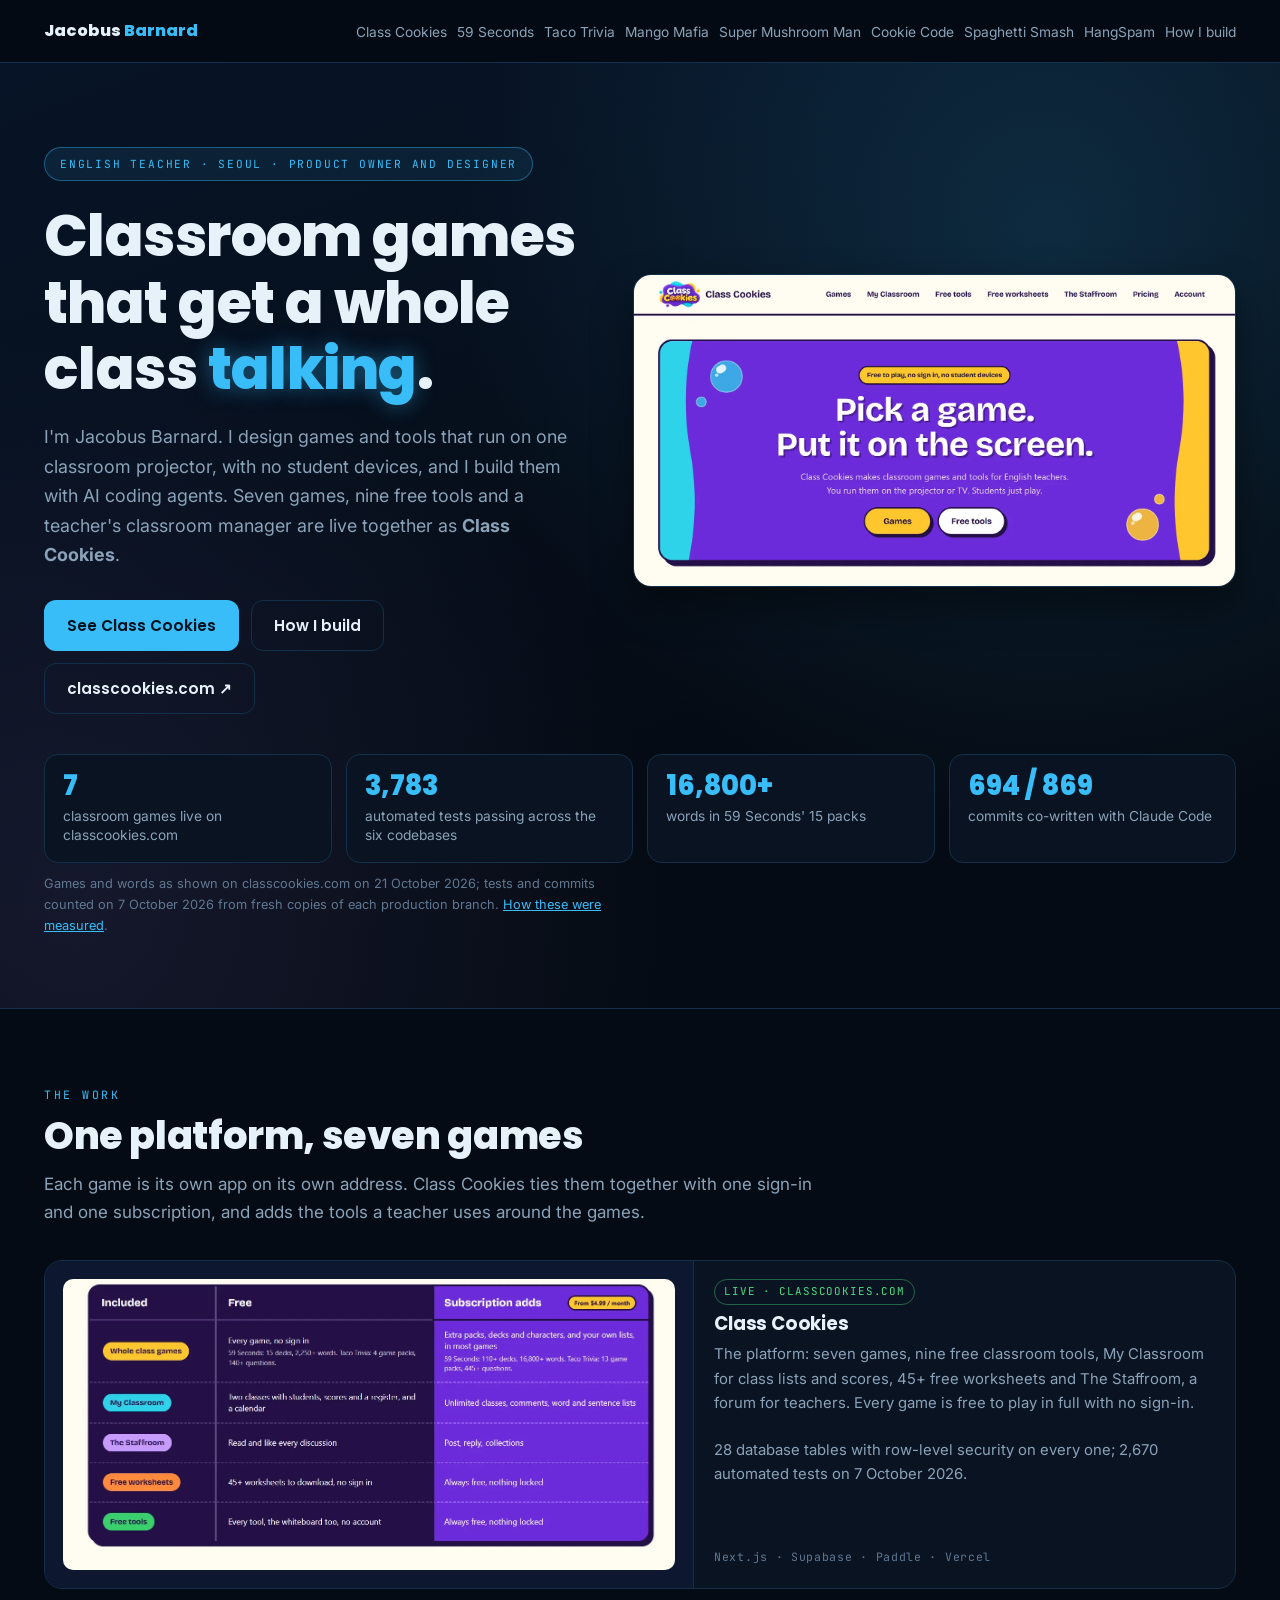
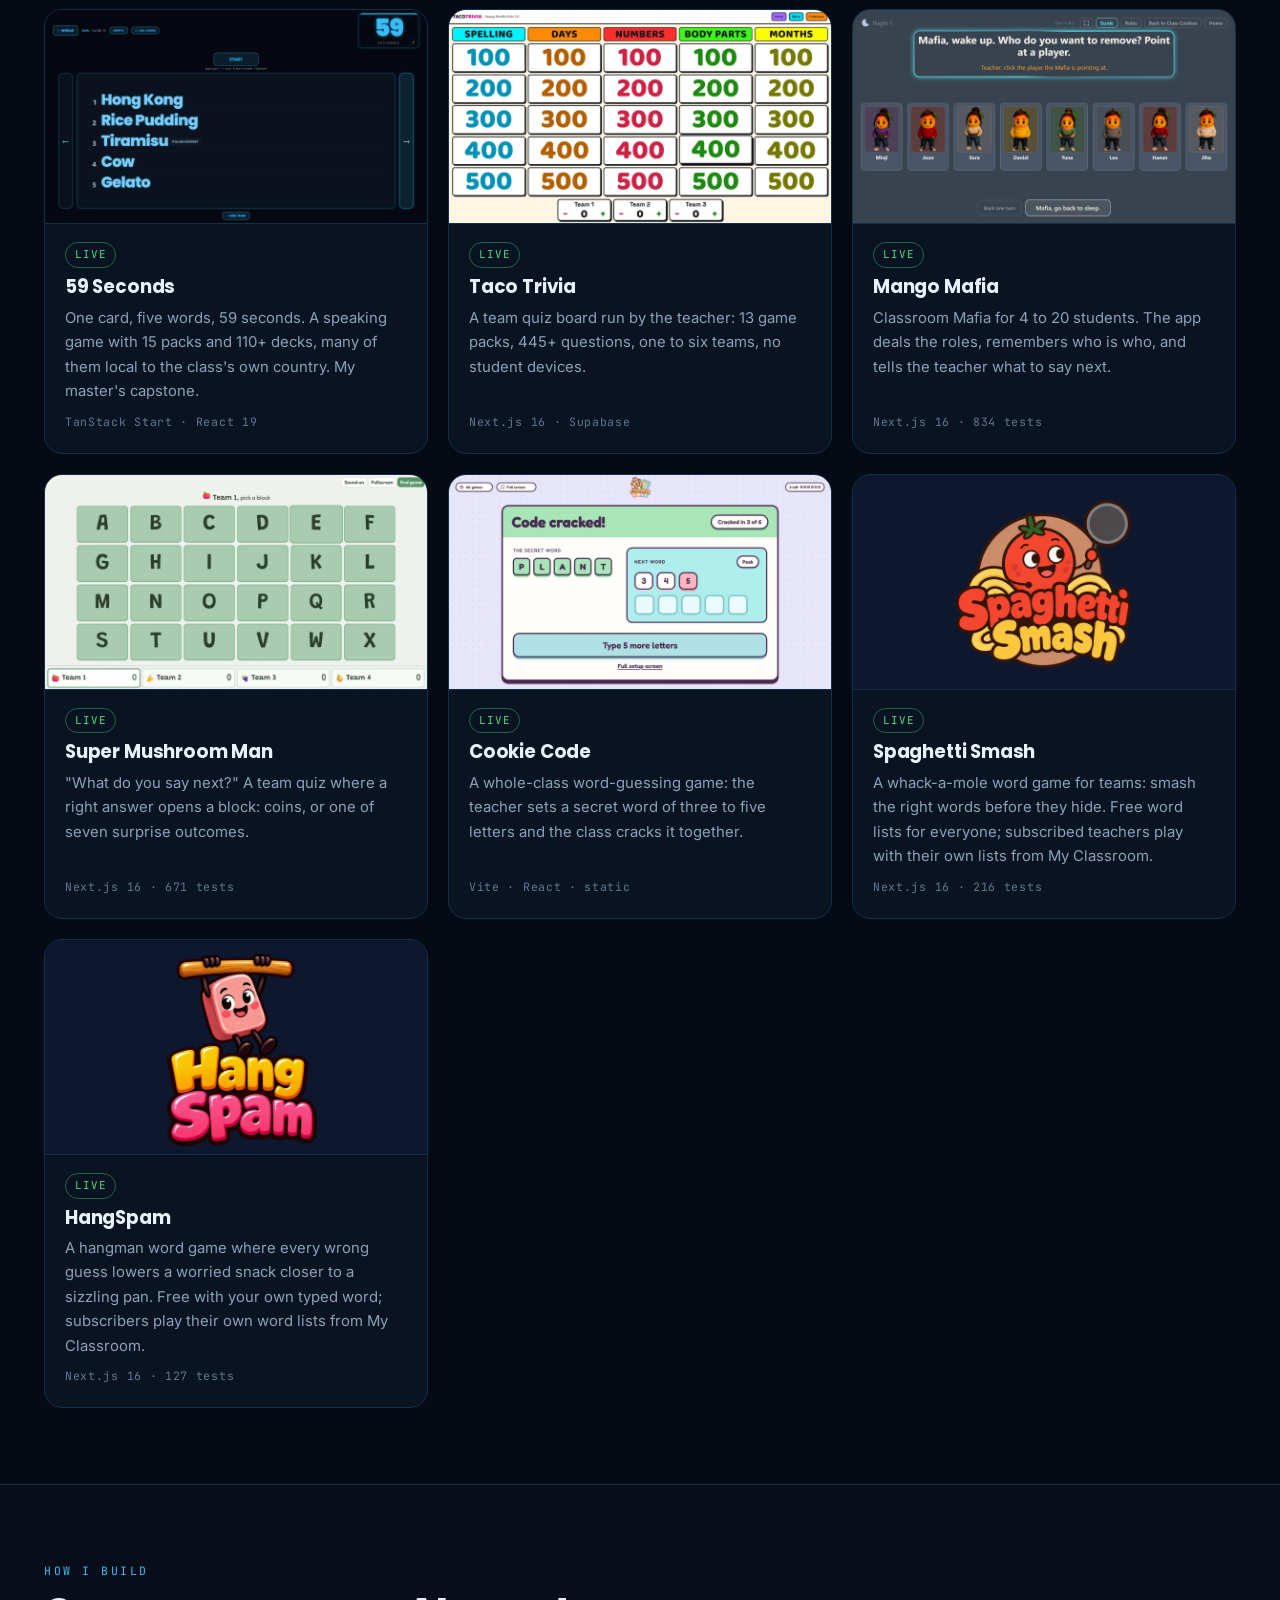
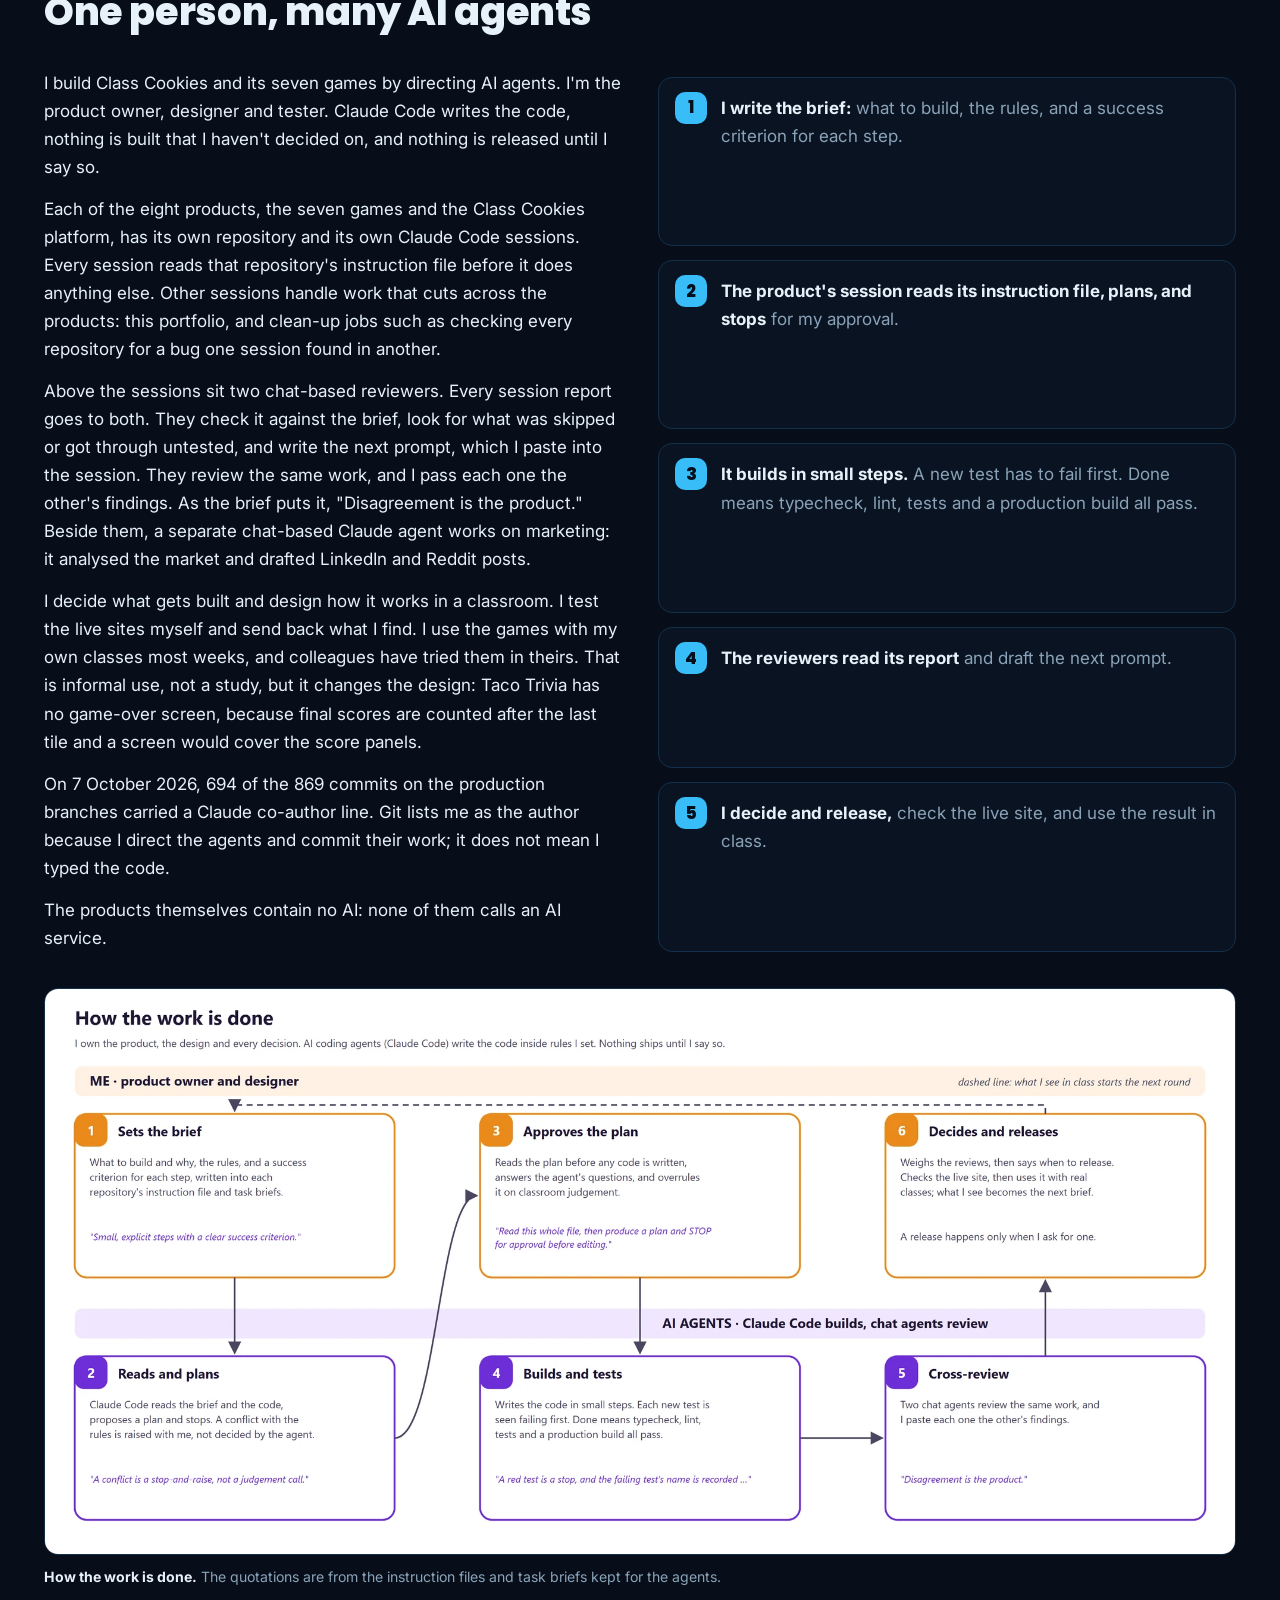
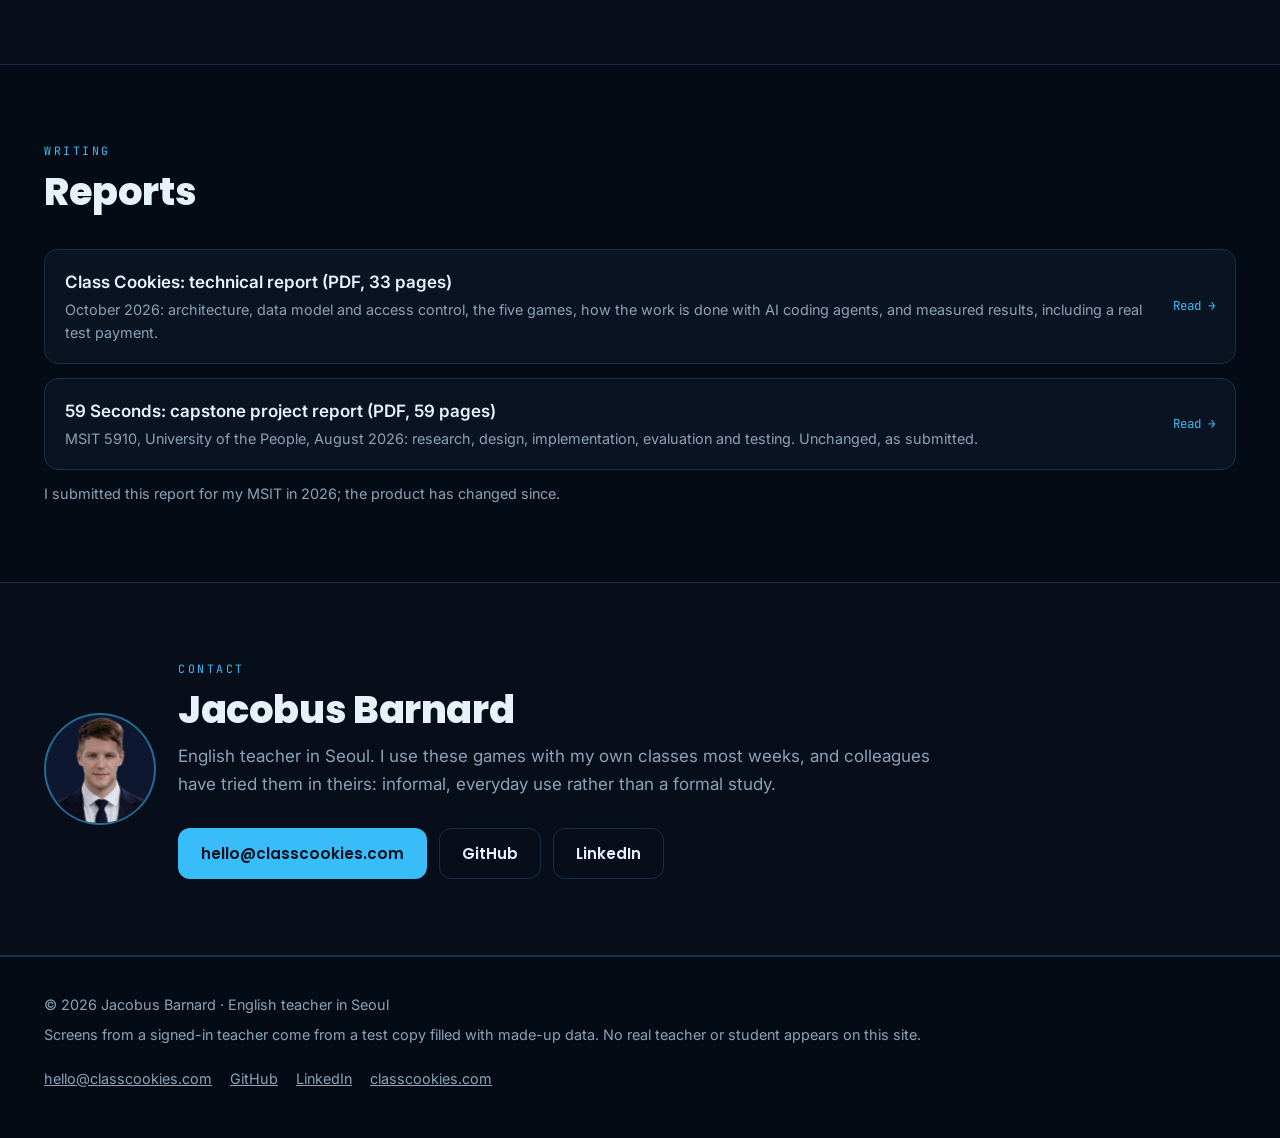
==== commit a1a60e42: "HangSpam, the seventh game; Spaghetti Smash after launch; counts, diagrams, tests and commit lines b" ====
--- a/index.html
+++ b/index.html
@@ -27,7 +27,7 @@
 <header class="nav">
   <div class="wrap">
     <a class="brand" href="/">Jacobus <span>Barnard</span></a>
-    <nav aria-label="Main"><ul><li><a class="link" href="/class-cookies/">Class Cookies</a></li><li><a class="link" href="/59-seconds/">59 Seconds</a></li><li><a class="link" href="/taco-trivia/">Taco Trivia</a></li><li><a class="link" href="/mango-mafia/">Mango Mafia</a></li><li><a class="link" href="/super-mushroom-man/">Super Mushroom Man</a></li><li><a class="link" href="/cookie-code/">Cookie Code</a></li><li><a class="link" href="/spaghetti-smash/">Spaghetti Smash</a></li><li><a class="link" href="/#how">How I build</a></li></ul></nav>
+    <nav aria-label="Main"><ul><li><a class="link" href="/class-cookies/">Class Cookies</a></li><li><a class="link" href="/59-seconds/">59 Seconds</a></li><li><a class="link" href="/taco-trivia/">Taco Trivia</a></li><li><a class="link" href="/mango-mafia/">Mango Mafia</a></li><li><a class="link" href="/super-mushroom-man/">Super Mushroom Man</a></li><li><a class="link" href="/cookie-code/">Cookie Code</a></li><li><a class="link" href="/spaghetti-smash/">Spaghetti Smash</a></li><li><a class="link" href="/hangspam/">HangSpam</a></li><li><a class="link" href="/#how">How I build</a></li></ul></nav>
   </div>
 </header>
 <main id="main">
@@ -36,7 +36,7 @@
     <div>
       <span class="pill">English teacher · Seoul · product owner and designer</span>
       <h1>Classroom games that get a whole class <span class="glow">talking</span>.</h1>
-      <p class="lede">I'm Jacobus Barnard. I design games and tools that run on one classroom projector, with no student devices, and I build them with AI coding agents. Six games, nine free tools and a teacher's classroom manager are live together as <b>Class Cookies</b>.</p>
+      <p class="lede">I'm Jacobus Barnard. I design games and tools that run on one classroom projector, with no student devices, and I build them with AI coding agents. Seven games, nine free tools and a teacher's classroom manager are live together as <b>Class Cookies</b>.</p>
       <div class="btns">
         <a class="btn primary" href="/class-cookies/">See Class Cookies</a>
         <a class="btn" href="#how">How I build</a>
@@ -47,12 +47,12 @@
   </div>
   <div class="wrap">
     <div class="facts">
-      <div class="fact"><b>6</b><span>classroom games live on classcookies.com</span></div>
+      <div class="fact"><b>7</b><span>classroom games live on classcookies.com</span></div>
       <div class="fact"><b>3,783</b><span>automated tests passing across the six codebases</span></div>
       <div class="fact"><b>16,800+</b><span>words in 59 Seconds' 15 packs</span></div>
       <div class="fact"><b>694 / 869</b><span>commits co-written with Claude Code</span></div>
     </div>
-    <p class="asof">Games and words as shown on classcookies.com on 19 October 2026; tests and commits counted on 7 October 2026 from fresh copies of each production branch. <a href="/class-cookies/#quality">How these were measured</a>.</p>
+    <p class="asof">Games and words as shown on classcookies.com on 21 October 2026; tests and commits counted on 7 October 2026 from fresh copies of each production branch. <a href="/class-cookies/#quality">How these were measured</a>.</p>
   </div>
 </section>
 
@@ -60,17 +60,17 @@
   <div class="wrap">
     <div class="head reveal">
       <span class="label">The work</span>
-      <h2>One platform, six games</h2>
+      <h2>One platform, seven games</h2>
       <p>Each game is its own app on its own address. Class Cookies ties them together with one sign-in and one subscription, and adds the tools a teacher uses around the games.</p>
     </div>
     <div class="projects">
       <a class="project featured reveal" href="/class-cookies/">
-        <div class="shot"><img src="/assets/img/class-cookies/what-you-get.webp" width="1366" height="599" loading="lazy" decoding="async" alt="The Class Cookies 'What you get' table: what is free and what a subscription adds."></div>
+        <div class="shot"><img src="/assets/img/class-cookies/what-you-get.webp" width="1351" height="641" loading="lazy" decoding="async" alt="The Class Cookies 'What you get' table: what is free and what a subscription adds."></div>
         <div class="body">
           <span class="tag live">Live · classcookies.com</span>
           <h3>Class Cookies</h3>
-          <p>The platform: six games, nine free classroom tools, My Classroom for class lists and scores, 45+ free worksheets and The Staffroom, a forum for teachers. Every game is free to play in full with no sign-in.</p>
-          <p>25 database tables with row-level security on every one; 2,670 automated tests.</p>
+          <p>The platform: seven games, nine free classroom tools, My Classroom for class lists and scores, 45+ free worksheets and The Staffroom, a forum for teachers. Every game is free to play in full with no sign-in.</p>
+          <p>28 database tables with row-level security on every one; 2,670 automated tests on 7 October 2026.</p>
           <span class="meta">Next.js · Supabase · Paddle · Vercel</span>
         </div>
       </a>
@@ -98,7 +98,7 @@
           <span class="tag live">Live</span>
           <h3>Mango Mafia</h3>
           <p>Classroom Mafia for 4 to 20 students. The app deals the roles, remembers who is who, and tells the teacher what to say next.</p>
-          <span class="meta">Next.js 16 · 729 tests</span>
+          <span class="meta">Next.js 16 · 834 tests</span>
         </div>
       </a>
       <a class="project reveal accent-green" href="/super-mushroom-man/">
@@ -107,7 +107,7 @@
           <span class="tag live">Live</span>
           <h3>Super Mushroom Man</h3>
           <p>"What do you say next?" A team quiz where a right answer opens a block: coins, or one of seven surprise outcomes.</p>
-          <span class="meta">Next.js 16 · 216 tests</span>
+          <span class="meta">Next.js 16 · 671 tests</span>
         </div>
       </a>
       <a class="project reveal accent-lilac" href="/cookie-code/">
@@ -125,7 +125,16 @@
           <span class="tag live">Live</span>
           <h3>Spaghetti Smash</h3>
           <p>A whack-a-mole word game for teams: smash the right words before they hide. Free word lists for everyone; subscribed teachers play with their own lists from My Classroom.</p>
-          <span class="meta">Next.js 16 · 203 tests</span>
+          <span class="meta">Next.js 16 · 216 tests</span>
+        </div>
+      </a>
+      <a class="project reveal accent-pink" href="/hangspam/">
+        <div class="shot"><img src="/assets/img/hangspam/logo.webp" width="1600" height="900" loading="lazy" decoding="async" alt="The HangSpam logo: a smiling pink snack hanging from a rolling pin above the words HangSpam."></div>
+        <div class="body">
+          <span class="tag live">Live</span>
+          <h3>HangSpam</h3>
+          <p>A hangman word game where every wrong guess lowers a worried snack closer to a sizzling pan. Free with your own typed word; subscribers play their own word lists from My Classroom.</p>
+          <span class="meta">Next.js 16 · 127 tests</span>
         </div>
       </a>
     </div>
@@ -140,8 +149,8 @@
     </div>
     <div class="cols">
       <div class="reveal">
-        <p>I build Class Cookies and its six games by directing AI agents. I'm the product owner, designer and tester. Claude Code writes the code, nothing is built that I haven't decided on, and nothing is released until I say so.</p>
-        <p>Each of the seven products, the six games and the Class Cookies platform, has its own repository and its own Claude Code sessions. Every session reads that repository's instruction file before it does anything else. Other sessions handle work that cuts across the products: this portfolio, and clean-up jobs such as checking every repository for a bug one session found in another.</p>
+        <p>I build Class Cookies and its seven games by directing AI agents. I'm the product owner, designer and tester. Claude Code writes the code, nothing is built that I haven't decided on, and nothing is released until I say so.</p>
+        <p>Each of the eight products, the seven games and the Class Cookies platform, has its own repository and its own Claude Code sessions. Every session reads that repository's instruction file before it does anything else. Other sessions handle work that cuts across the products: this portfolio, and clean-up jobs such as checking every repository for a bug one session found in another.</p>
         <p>Above the sessions sit two chat-based reviewers. Every session report goes to both. They check it against the brief, look for what was skipped or got through untested, and write the next prompt, which I paste into the session. They review the same work, and I pass each one the other's findings. As the brief puts it, "Disagreement is the product." Beside them, a separate chat-based Claude agent works on marketing: it analysed the market and drafted LinkedIn and Reddit posts.</p>
         <p>I decide what gets built and design how it works in a classroom. I test the live sites myself and send back what I find. I use the games with my own classes most weeks, and colleagues have tried them in theirs. That is informal use, not a study, but it changes the design: Taco Trivia has no game-over screen, because final scores are counted after the last tile and a screen would cover the score panels.</p>
         <p>On 7 October 2026, 694 of the 869 commits on the production branches carried a Claude co-author line. Git lists me as the author because I direct the agents and commit their work; it does not mean I typed the code.</p>
--- a/assets/site.css
+++ b/assets/site.css
@@ -11,7 +11,7 @@
   --shadow:0 18px 40px rgba(0,0,0,.45);
 }
 .accent-purple{--accent:var(--purple)} .accent-cyan{--accent:var(--cyan)} .accent-red{--accent:var(--red)}
-.accent-amber{--accent:var(--amber)} .accent-green{--accent:var(--green)} .accent-lilac{--accent:var(--lilac)} .accent-tomato{--accent:var(--tomato)}
+.accent-amber{--accent:var(--amber)} .accent-green{--accent:var(--green)} .accent-lilac{--accent:var(--lilac)} .accent-tomato{--accent:var(--tomato)} .accent-pink{--accent:var(--pink)}
 
 *{box-sizing:border-box;margin:0;padding:0}
 html{scroll-behavior:smooth;-webkit-text-size-adjust:100%}
@@ -42,8 +42,8 @@
 .nav .wrap{display:flex;align-items:center;justify-content:space-between;gap:16px;min-height:62px;flex-wrap:wrap}
 .brand{font-family:Poppins,sans-serif;font-weight:800;font-size:1.02rem;color:var(--ink);text-decoration:none;white-space:nowrap}
 .brand span{color:var(--cyan)}
-.nav ul{list-style:none;display:flex;flex-wrap:wrap;gap:4px 14px} /* 14px, not 18: eight links fit on one line down to 1100px (19 Oct) */
-.nav a.link{color:var(--muted);text-decoration:none;font-size:.9rem;white-space:nowrap}
+.nav ul{list-style:none;display:flex;flex-wrap:wrap;gap:4px 10px} /* 10px and .86rem: nine links fit on one line down to 1180px (21 Oct) */
+.nav a.link{color:var(--muted);text-decoration:none;font-size:.86rem;white-space:nowrap}
 .nav a.link:hover,.nav a.link[aria-current="page"]{color:var(--ink)}
 @media(max-width:760px){.nav .wrap{padding-top:10px;padding-bottom:10px}.nav ul{gap:2px 14px}.nav a.link{font-size:.84rem}}
 
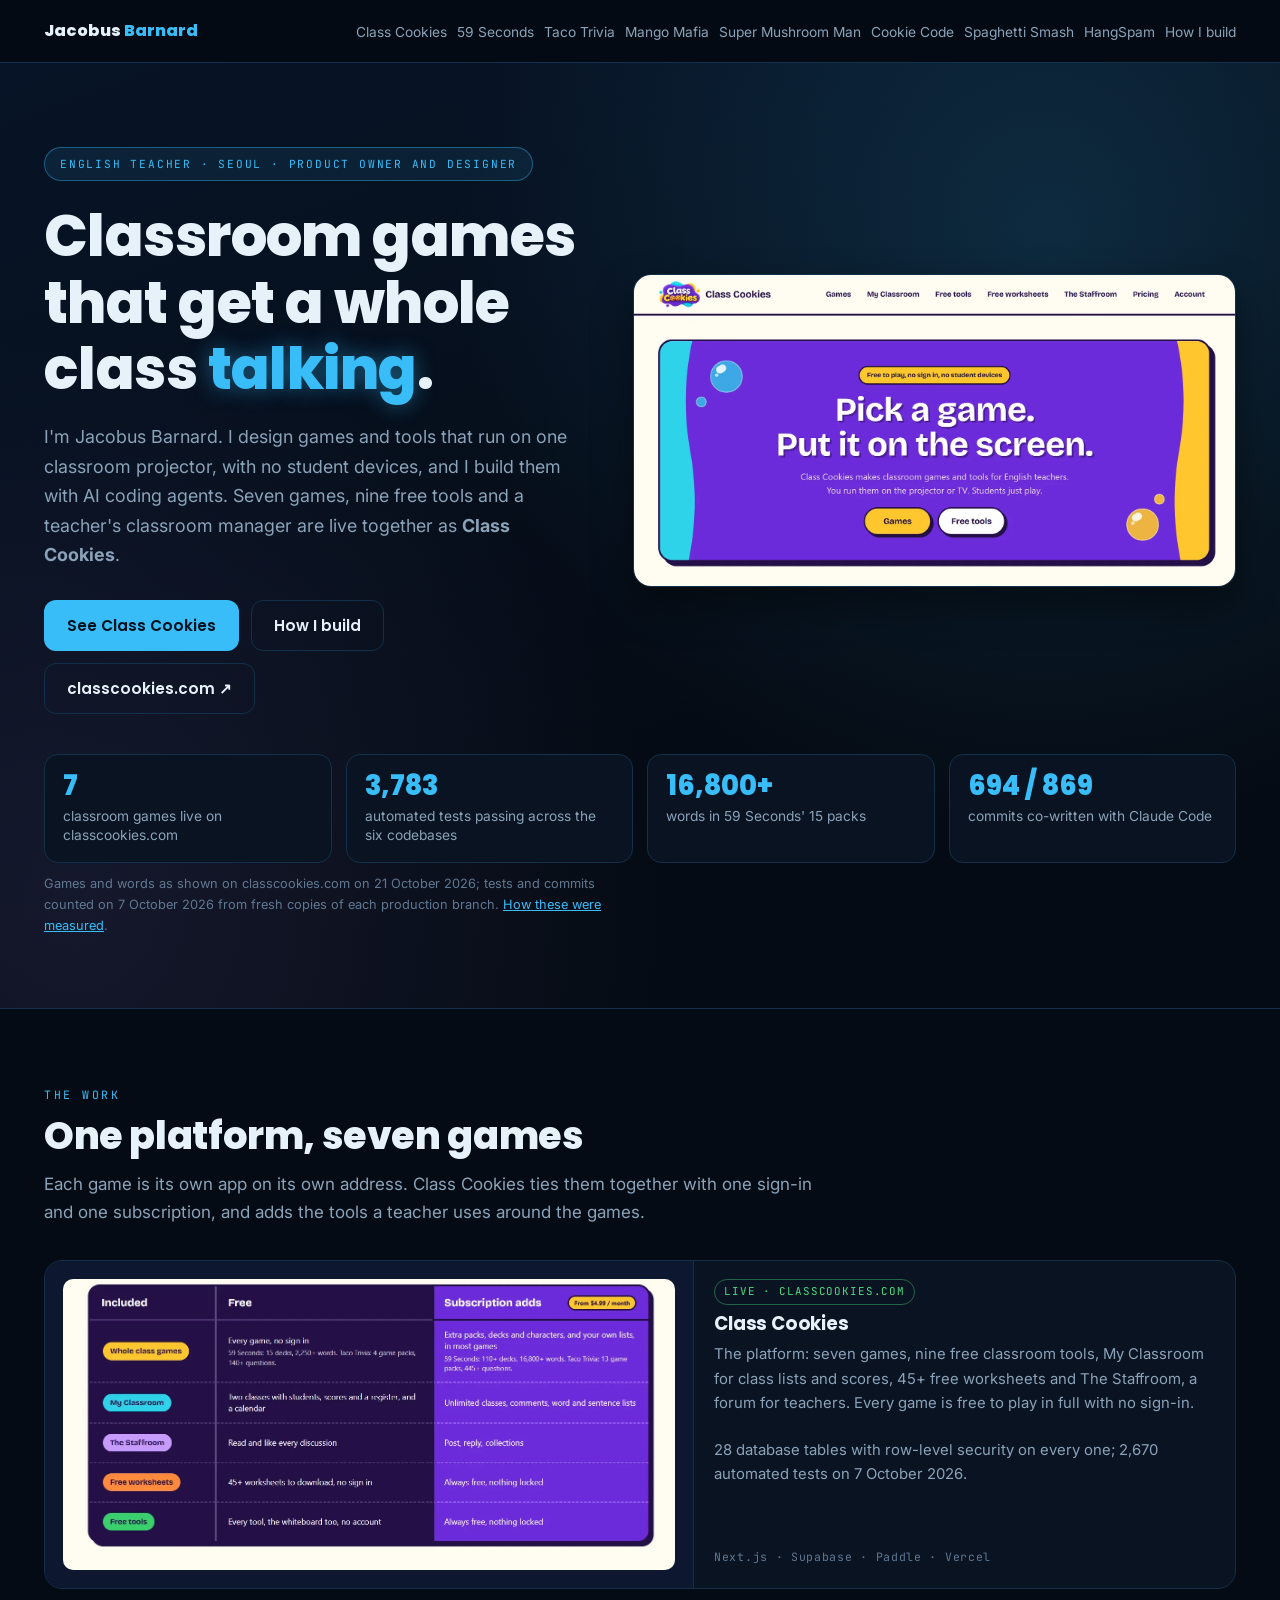
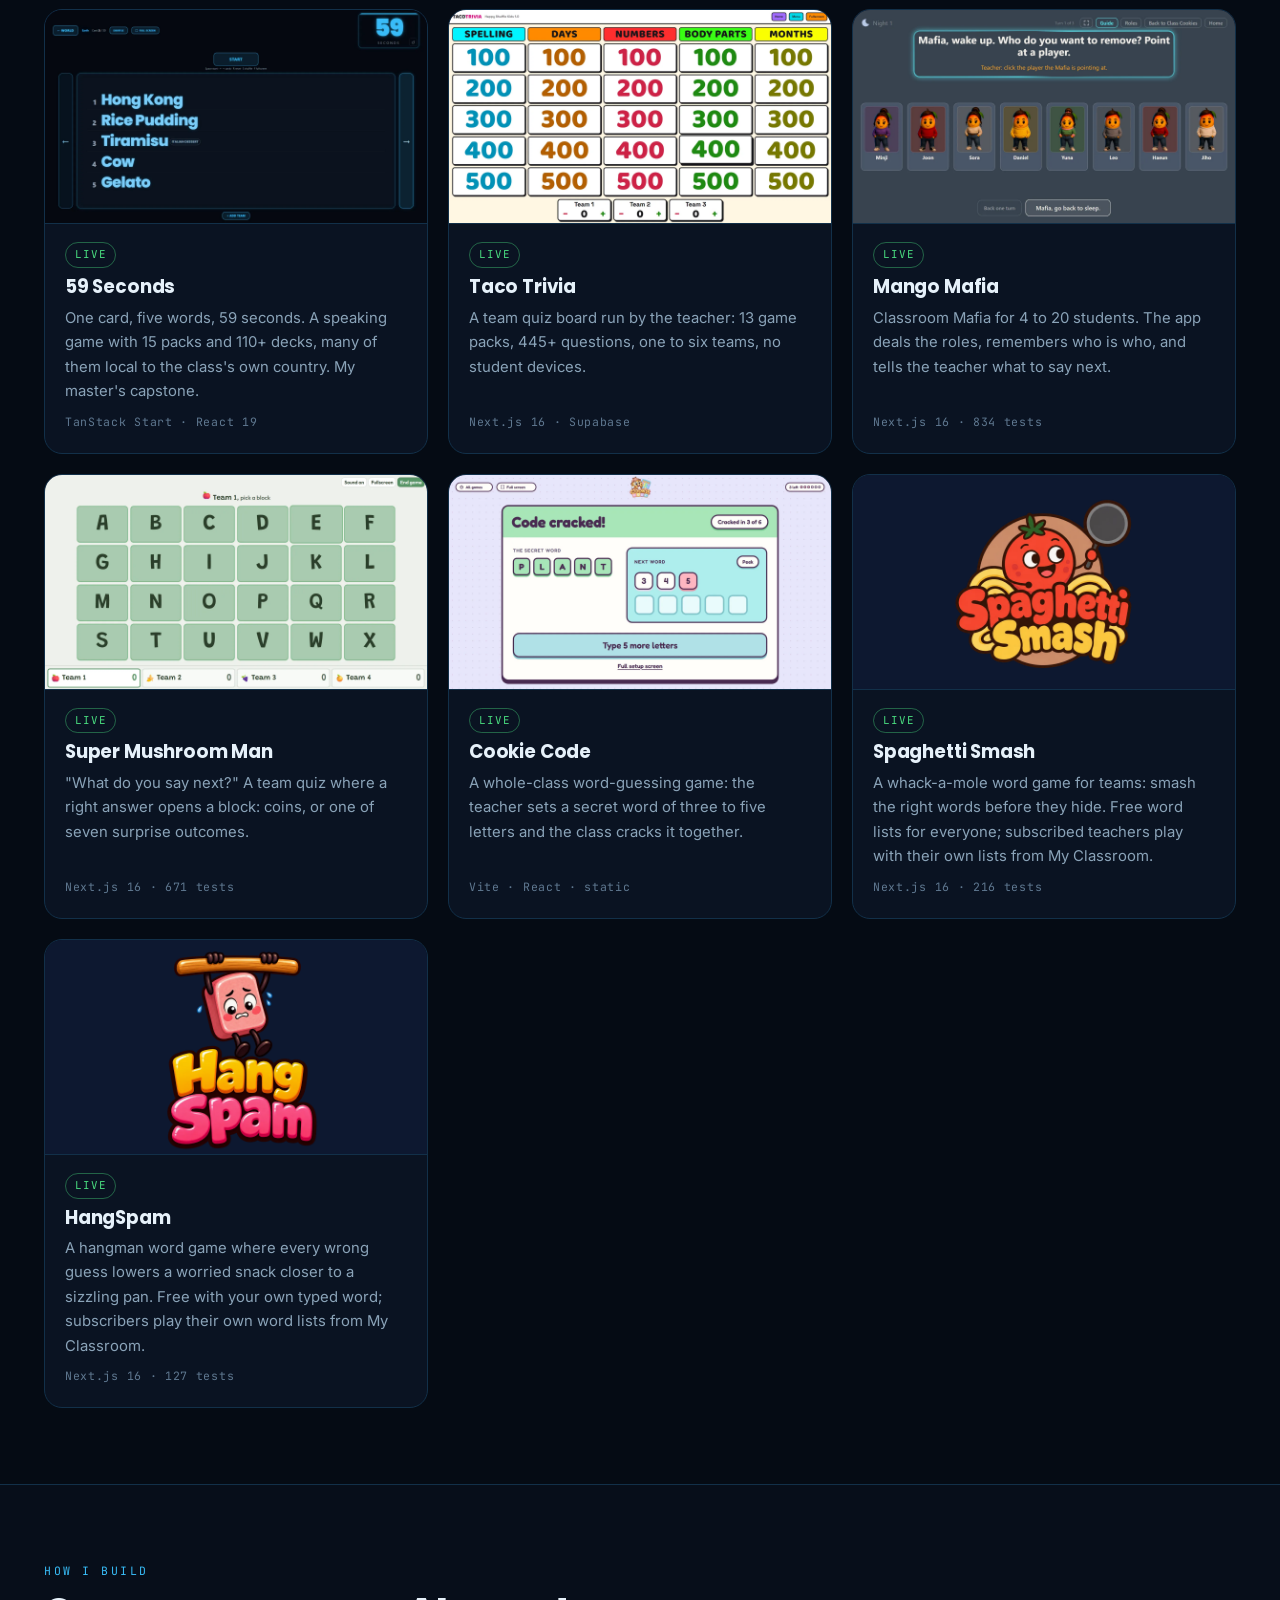
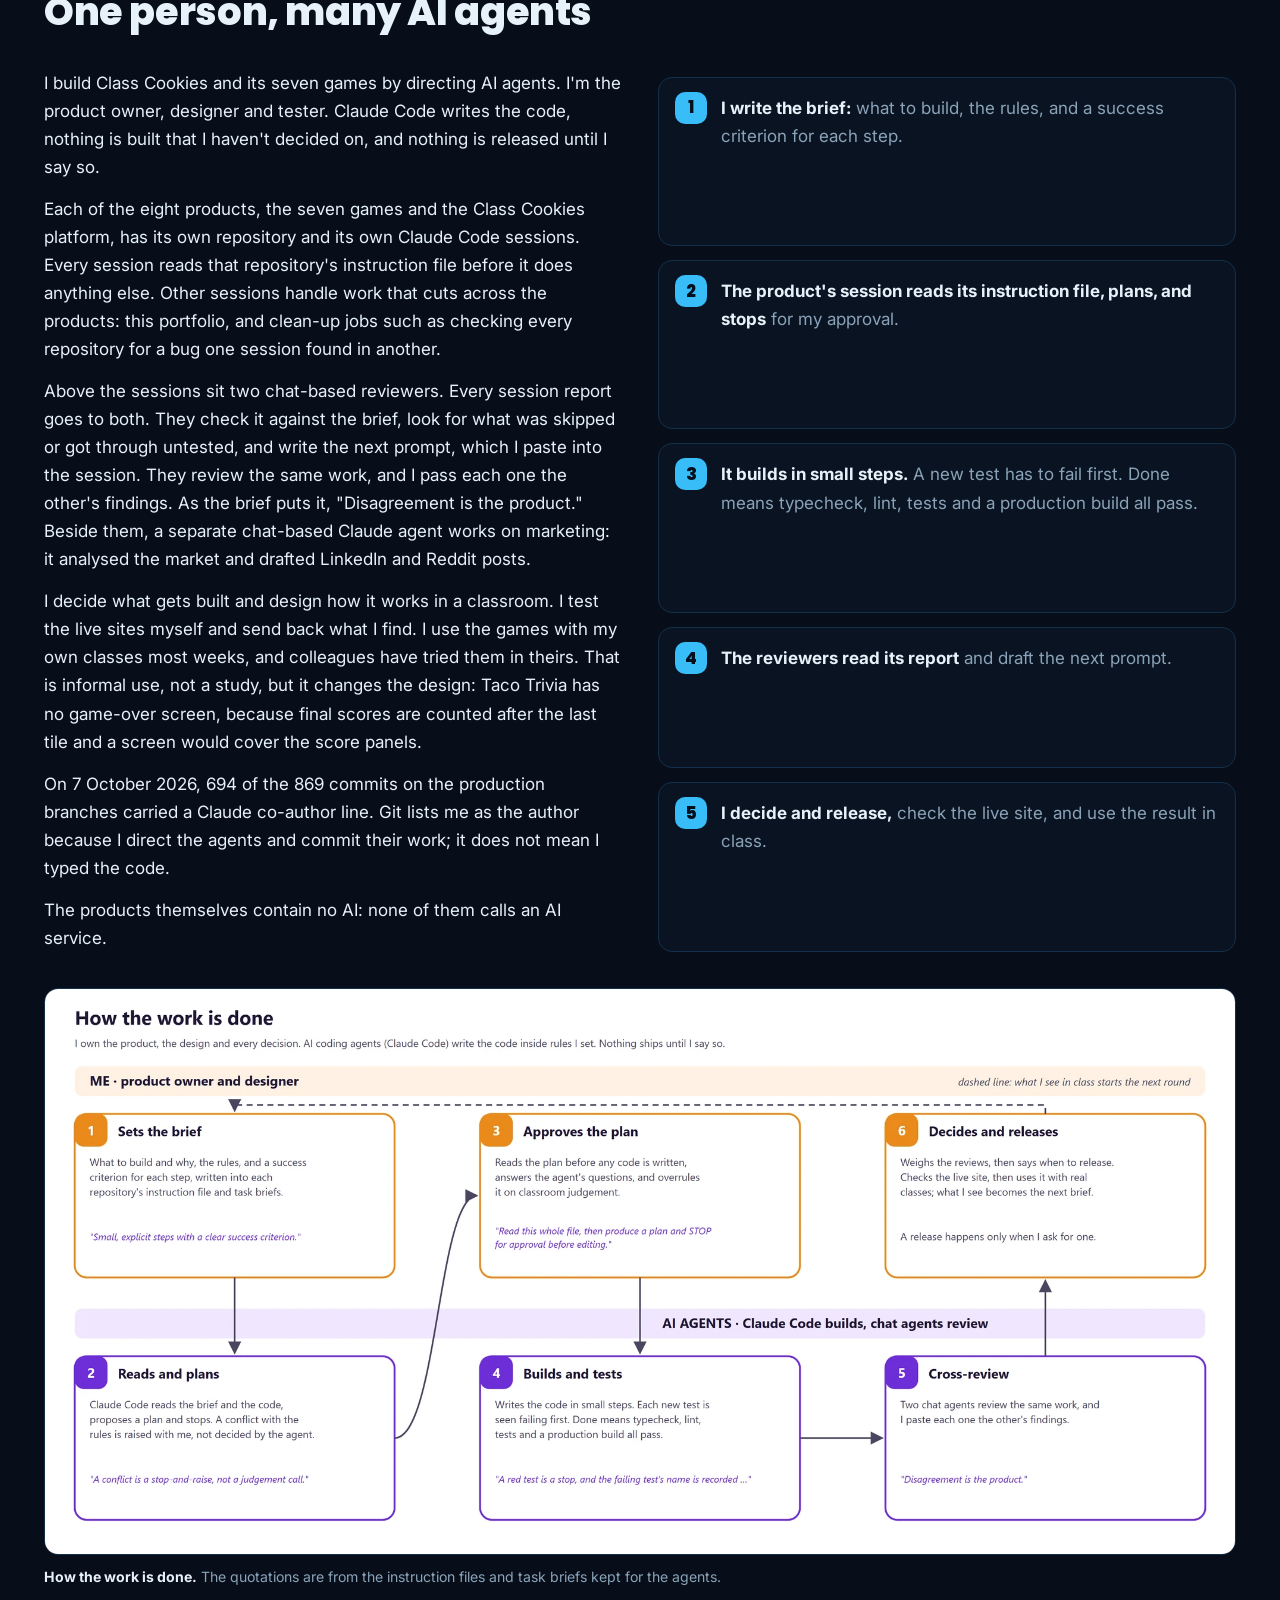
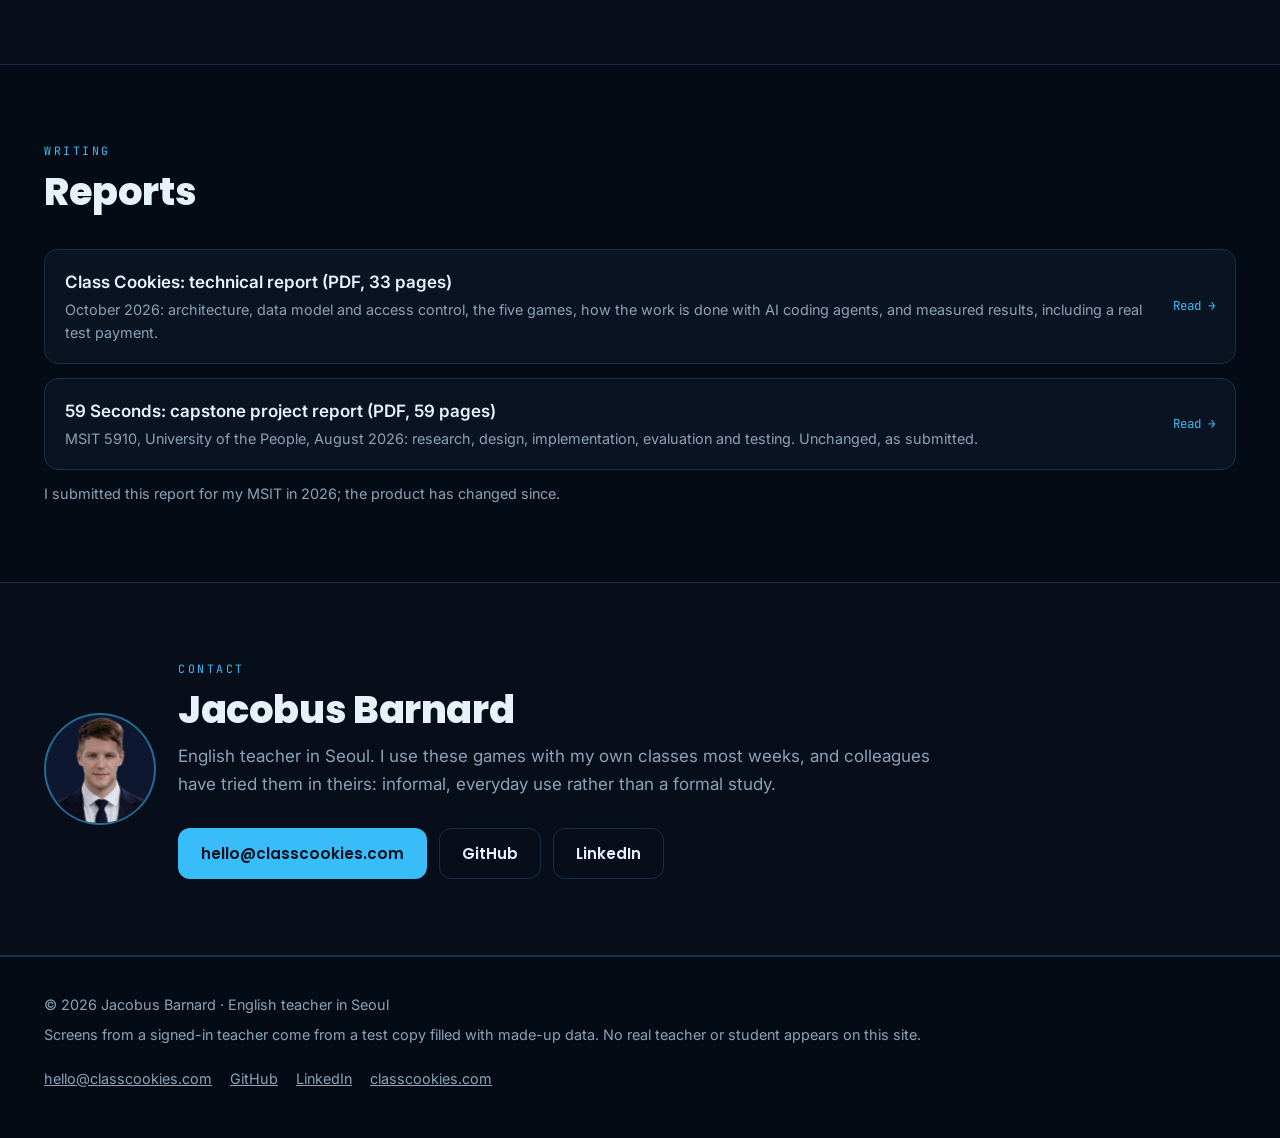
==== commit d843be62: "HangSpam: the second logo, as on classcookies.com (home card, page, link preview) Co-Authored-By: Cl" ====
--- a/index.html
+++ b/index.html
@@ -129,7 +129,7 @@
         </div>
       </a>
       <a class="project reveal accent-pink" href="/hangspam/">
-        <div class="shot"><img src="/assets/img/hangspam/logo.webp" width="1600" height="900" loading="lazy" decoding="async" alt="The HangSpam logo: a smiling pink snack hanging from a rolling pin above the words HangSpam."></div>
+        <div class="shot"><img src="/assets/img/hangspam/logo.webp" width="1600" height="900" loading="lazy" decoding="async" alt="The HangSpam logo: a worried pink snack with two sweat drops, hanging from a wooden bar above the words HangSpam."></div>
         <div class="body">
           <span class="tag live">Live</span>
           <h3>HangSpam</h3>
